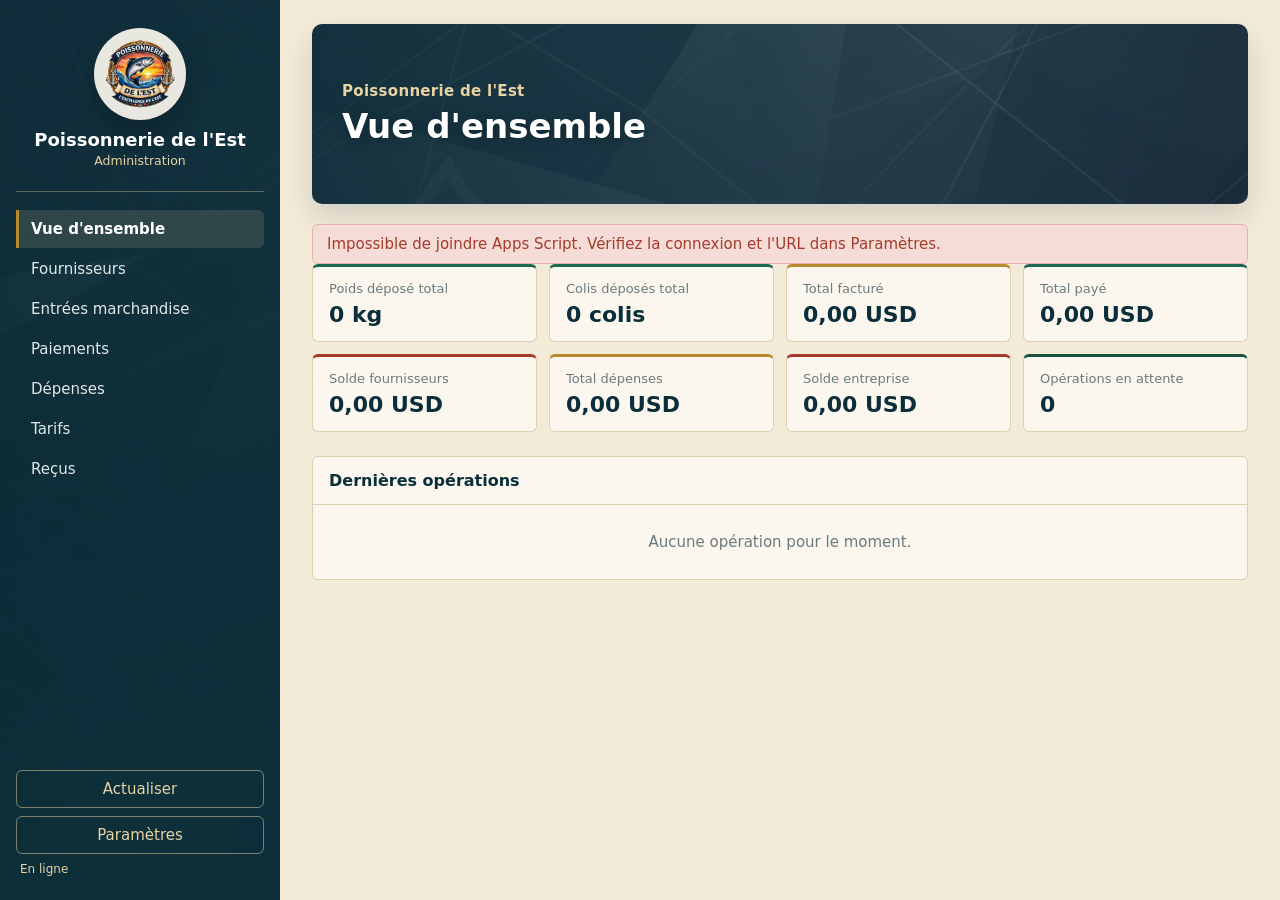
==== index.html @ be753cc4 "Add files via upload" ====
<!doctype html>
<html lang="fr">
  <head>
    <meta charset="UTF-8" />
    <meta name="viewport" content="width=device-width, initial-scale=1.0" />
    <meta name="theme-color" content="#073b3a" />
    <link rel="manifest" href="./manifest.webmanifest" />
    <link rel="icon" href="./icon-192.png" />
    <link rel="apple-touch-icon" href="./icon-192.png" />
    <title>Poissonnerie de l'Est — Administration</title>
    <script type="module" crossorigin src="./assets/index-DduIklgF.js"></script>
    <link rel="stylesheet" crossorigin href="./assets/index-ORMuLq4L.css">
  </head>
  <body>
    <div id="root"></div>
  </body>
</html>
---- assets/index-ORMuLq4L.css ----
:root{--deep: #0b2f3a;--deep-2: #0f3d4b;--green: #1f6b52;--green-dark: #17523f;--beige: #f3ead8;--beige-2: #e9dcc0;--paper: #fbf7ee;--gold: #b8892d;--gold-soft: #e8d3a2;--ink: #1b2a30;--muted: #6b7a7f;--danger: #a63a2b;--line: #ddd0b3;font-family:Segoe UI,system-ui,-apple-system,Roboto,Arial,sans-serif;color:var(--ink)}*{box-sizing:border-box}html,body,#root{height:100%;margin:0}body{background:var(--beige);font-size:15px}h1,h2,h3{margin:0}code{font-size:12px;word-break:break-all}.layout{display:grid;grid-template-columns:280px 1fr;height:100%}.sidebar{position:relative;display:flex;flex-direction:column;gap:8px;padding:24px 16px;color:#fff;background:linear-gradient(#0b2f3ac7,#0b2f3af5),url(./fond-CVY1WeF0.jpg) center / cover;background-attachment:fixed}.brand{display:grid;justify-items:center;text-align:center;gap:10px;padding:4px 8px 22px;border-bottom:1px solid rgba(232,211,162,.35)}.brand img{width:92px;height:92px;object-fit:contain;border-radius:50%;background:#fbf7eeeb;padding:6px;box-shadow:0 14px 28px #00000038}.brand strong{display:block;line-height:1.15;font-size:18px}.brand small{color:var(--gold-soft)}.nav{display:flex;flex-direction:column;gap:2px;margin-top:10px;flex:1}.nav button{text-align:left;border:0;border-left:3px solid transparent;background:transparent;color:#dfe8e6;padding:10px 12px;font:inherit;cursor:pointer;border-radius:0 6px 6px 0}.nav button:hover{background:#ffffff12}.nav button.active{background:#e8d3a224;border-left-color:var(--gold);color:#fff;font-weight:600}.sidebar-foot{display:flex;flex-direction:column;gap:8px}.api-state{font-size:12px;color:var(--gold-soft);padding:0 4px}.main{overflow:auto;padding:24px 32px 48px}.topbar{display:flex;align-items:center;gap:12px;margin-bottom:20px}.hero-topbar{min-height:180px;padding:28px 30px;border-radius:10px;color:#fff;overflow:hidden;background:linear-gradient(90deg,#0b2f3ae0,#0b2f3a94 54%,#0b2f3a47),url(./fond-CVY1WeF0.jpg) center / cover;background-attachment:fixed;box-shadow:0 12px 28px #0b2f3a26}.topbar h1{font-size:24px;color:var(--deep)}.hero-topbar h1{font-size:34px;color:#fff;text-shadow:0 2px 12px rgba(0,0,0,.25)}.section-kicker{margin:0 0 6px;color:var(--gold-soft);font-weight:700;letter-spacing:.02em}.spacer{flex:1}.banner{padding:10px 14px;border-radius:6px;margin-bottom:16px}.banner.error{background:#f6dcd6;color:var(--danger);border:1px solid #e3b3a9}.banner.ok{background:#dcefe4;color:var(--green-dark);border:1px solid #b5d8c4}.stats{display:grid;grid-template-columns:repeat(auto-fit,minmax(190px,1fr));gap:12px;margin-bottom:24px}.stat{background:var(--paper);border:1px solid var(--line);border-top:3px solid var(--green);border-radius:6px;padding:14px 16px}.stat.gold{border-top-color:var(--gold)}.stat.danger{border-top-color:var(--danger)}.stat.pos{border-top-color:var(--green-dark)}.stat span{display:block;color:var(--muted);font-size:13px;margin-bottom:6px}.stat strong{font-size:22px;color:var(--deep);font-variant-numeric:tabular-nums}.panel{background:var(--paper);border:1px solid var(--line);border-radius:6px;overflow:hidden}.panel h2{font-size:16px;padding:14px 16px;border-bottom:1px solid var(--line);color:var(--deep)}.filters{display:flex;align-items:flex-end;gap:10px;padding:12px 16px;border-bottom:1px solid var(--line);background:#f7f0df}.filters-grid{flex:1;display:grid;grid-template-columns:repeat(auto-fit,minmax(170px,1fr));gap:10px;align-items:end}.filter-field{display:block;margin:0}.filter-field span{display:block;font-size:12px;color:var(--muted);margin-bottom:4px}.filter-field input,.filter-field select{width:100%;font:inherit;padding:8px 9px;border:1px solid var(--line);border-radius:6px;background:#fff;color:var(--ink)}.filter-field input:focus,.filter-field select:focus{outline:2px solid var(--gold);outline-offset:1px}.table-wrap{overflow-x:auto}table{width:100%;border-collapse:collapse}th,td{padding:10px 14px;text-align:left;border-bottom:1px solid #eadfc6;white-space:nowrap}th{background:var(--beige-2);color:var(--deep);font-weight:600;font-size:13px}tbody tr:hover{background:#f6efdc}td.num,th.num{text-align:right;font-variant-numeric:tabular-nums}td.neg{color:var(--danger);font-weight:600}td.pos{color:var(--green-dark)}.empty{padding:28px;text-align:center;color:var(--muted)}.tag{display:inline-block;padding:2px 8px;border-radius:10px;font-size:12px;background:var(--beige-2);color:var(--deep)}.tag.entry{background:#d7ebe1;color:var(--green-dark)}.tag.payment{background:#f1e2b9;color:#7a5a14}.tag.expense{background:#f3d9d3;color:var(--danger)}.btn{font:inherit;padding:9px 16px;border-radius:6px;border:1px solid transparent;cursor:pointer}.btn:disabled{opacity:.55;cursor:not-allowed}.btn-primary{background:var(--green);color:#fff}.btn-primary:hover:not(:disabled){background:var(--green-dark)}.btn-gold{background:var(--gold);color:#fff}.btn-gold:hover:not(:disabled){background:#9c7223}.btn-ghost{background:transparent;border-color:var(--line);color:var(--deep)}.sidebar .btn-ghost{border-color:#e8d3a280;color:var(--gold-soft)}.sidebar .btn-ghost:hover{background:#ffffff14}.btn-block{width:100%}.overlay{position:fixed;top:0;right:0;bottom:0;left:0;background:#0b2f3a8c;display:flex;align-items:center;justify-content:center;padding:20px;z-index:10}.modal{background:var(--paper);border-radius:8px;padding:22px;width:min(480px,100%);max-height:92vh;overflow:auto;border-top:4px solid var(--gold)}.modal h2{color:var(--deep);margin-bottom:14px}.modal-actions{display:flex;gap:8px;margin-top:18px;align-items:center}.field{display:block;margin-bottom:12px}.field>span{display:block;font-size:13px;color:var(--muted);margin-bottom:4px}.field input,.field select,.field textarea{width:100%;font:inherit;padding:9px 10px;border:1px solid var(--line);border-radius:6px;background:#fff;color:var(--ink)}.field input:focus,.field select:focus,.field textarea:focus,.btn:focus-visible,.nav button:focus-visible{outline:2px solid var(--gold);outline-offset:1px}.hint{font-size:12px;color:var(--muted);margin:4px 0}.error{color:var(--danger);margin:8px 0 0}@media (max-width: 800px){.layout{grid-template-columns:1fr;grid-template-rows:auto 1fr}.sidebar{padding:10px}.nav{flex-direction:row;flex-wrap:wrap}.main{padding:16px}}
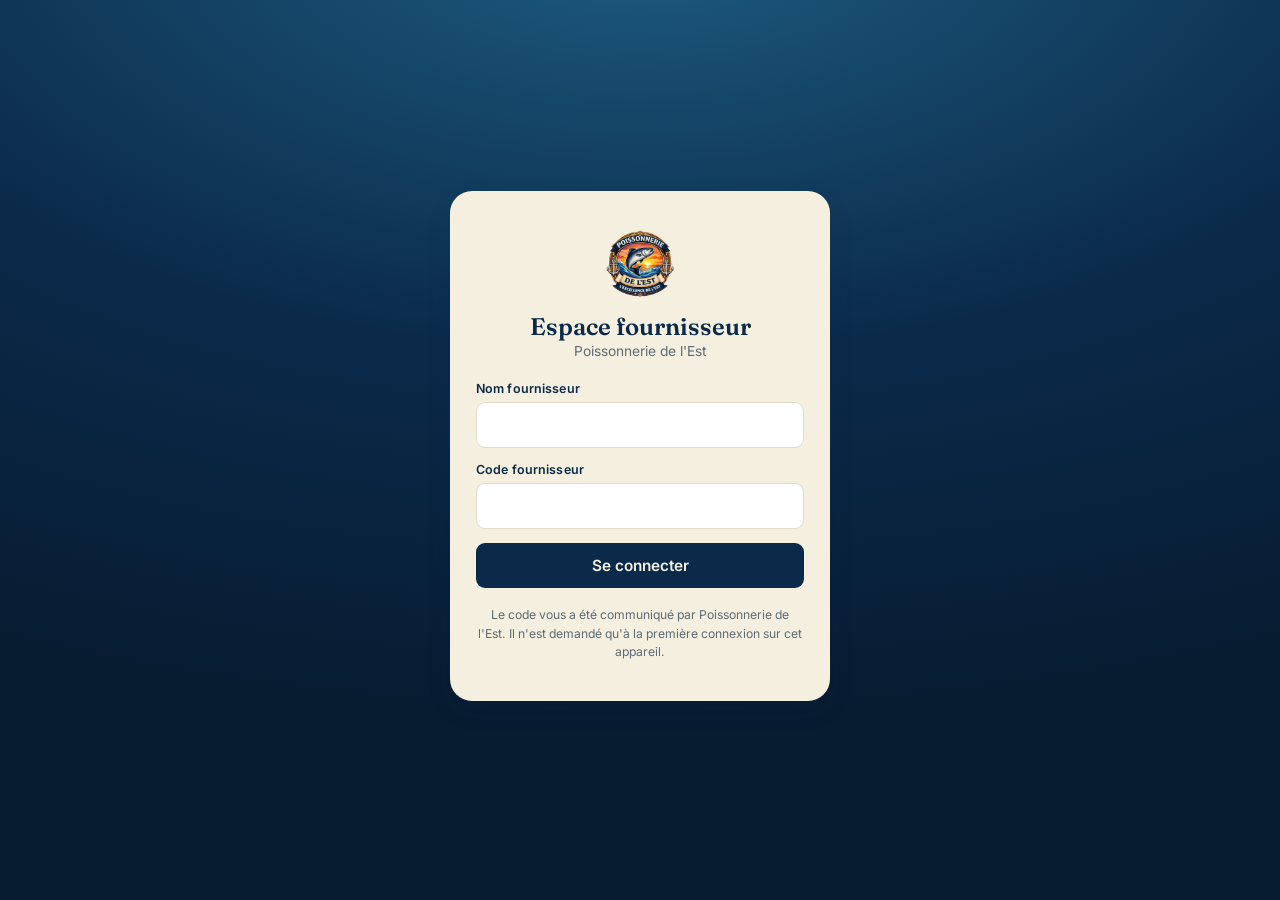
==== commit 3da4f6ae: "Add files via upload" ====
--- a/index.html
+++ b/index.html
@@ -1,17 +1,996 @@
-<!doctype html>
+<!DOCTYPE html>
 <html lang="fr">
-  <head>
-    <meta charset="UTF-8" />
-    <meta name="viewport" content="width=device-width, initial-scale=1.0" />
-    <meta name="theme-color" content="#073b3a" />
-    <link rel="manifest" href="./manifest.webmanifest" />
-    <link rel="icon" href="./icon-192.png" />
-    <link rel="apple-touch-icon" href="./icon-192.png" />
-    <title>Poissonnerie de l'Est — Administration</title>
-    <script type="module" crossorigin src="./assets/index-DduIklgF.js"></script>
-    <link rel="stylesheet" crossorigin href="./assets/index-ORMuLq4L.css">
-  </head>
-  <body>
-    <div id="root"></div>
-  </body>
+<head>
+<meta charset="UTF-8">
+<meta name="viewport" content="width=device-width, initial-scale=1, viewport-fit=cover">
+<title>Espace fournisseur — Poissonnerie de l'Est</title>
+<meta name="theme-color" content="#0B2A4A">
+<link rel="manifest" href="manifest.webmanifest">
+<link rel="icon" href="icon-192.png">
+<link rel="apple-touch-icon" href="icon-192.png">
+<link rel="preconnect" href="https://fonts.googleapis.com">
+<link rel="preconnect" href="https://fonts.gstatic.com" crossorigin>
+<link href="https://fonts.googleapis.com/css2?family=Fraunces:opsz,wght@9..144,400;9..144,500;9..144,600;9..144,700&family=Inter:wght@400;500;600;700&display=swap" rel="stylesheet">
+<style>
+  :root{
+    --navy: #0B2A4A;
+    --navy-deep: #071C31;
+    --ocean: #1E5E82;
+    --ocean-soft: #E4EEF2;
+    --gold: #C9A227;
+    --gold-light: #E4C766;
+    --cream: #F5EFE0;
+    --sunset: #D86A3F;
+    --ink: #16232E;
+    --ink-soft: #5C6B74;
+    --line: #E3DCC8;
+    --danger: #B3452F;
+    --radius-lg: 22px;
+    --radius-md: 14px;
+    --radius-sm: 9px;
+    --shadow: 0 10px 26px rgba(11,42,74,0.10);
+  }
+  *{ box-sizing: border-box; }
+  html,body{ height:100%; }
+  body{
+    margin:0;
+    background: var(--cream);
+    color: var(--ink);
+    font-family: 'Inter', system-ui, sans-serif;
+    -webkit-font-smoothing: antialiased;
+    padding-top: env(safe-area-inset-top, 0px);
+    padding-bottom: env(safe-area-inset-bottom, 0px);
+  }
+  h1,h2,h3, .brand-word{ font-family: 'Fraunces', serif; }
+  button{ font-family: inherit; }
+  img{ max-width:100%; display:block; }
+  .hidden{ display:none !important; }
+
+  /* ---------- Loading splash ---------- */
+  #view-loading{
+    position:fixed; inset:0; background: var(--navy);
+    display:flex; align-items:center; justify-content:center; flex-direction:column; gap:14px;
+    z-index: 50;
+  }
+  #view-loading img{ width:64px; opacity:.95; }
+  #view-loading .spin{
+    width:26px; height:26px; border-radius:50%;
+    border: 3px solid rgba(245,239,224,.25); border-top-color: var(--gold);
+    animation: spin 0.9s linear infinite;
+  }
+  @keyframes spin{ to{ transform: rotate(360deg); } }
+
+  /* ---------- Login ---------- */
+  #view-login{
+    min-height:100%; background: radial-gradient(120% 90% at 50% -10%, var(--ocean) 0%, var(--navy) 55%, var(--navy-deep) 100%);
+    display:flex; align-items:center; justify-content:center;
+    padding: 32px 20px 40px;
+  }
+  .login-card{
+    width:100%; max-width:380px;
+    background: var(--cream);
+    border-radius: var(--radius-lg);
+    padding: 34px 26px 28px;
+    box-shadow: var(--shadow);
+    text-align:center;
+  }
+  .login-card .logo-mark{ width:78px; margin: 0 auto 10px; }
+  .login-card h1{
+    font-size: 1.5rem; font-weight:600; color: var(--navy); margin: 4px 0 2px; line-height:1.2;
+  }
+  .login-card .tagline{ color: var(--ink-soft); font-size:.86rem; margin: 0 0 22px; }
+  .field{ text-align:left; margin-bottom:14px; }
+  .field label{ display:block; font-size:.78rem; font-weight:600; color: var(--navy); margin-bottom:6px; letter-spacing:.01em; }
+  .field input{
+    width:100%; padding:13px 14px; border-radius: var(--radius-sm);
+    border: 1.5px solid var(--line); background:#fff; font-size:1rem; color: var(--ink);
+    outline: none; transition: border-color .15s ease;
+  }
+  .field input:focus{ border-color: var(--ocean); }
+  .btn{
+    appearance:none; border:none; cursor:pointer;
+    border-radius: var(--radius-sm); font-weight:600; font-size: .96rem;
+    padding: 13px 18px; transition: transform .08s ease, opacity .15s ease;
+  }
+  .btn:active{ transform: scale(0.98); }
+  .btn-primary{ background: var(--navy); color: var(--cream); width:100%; }
+  .btn-primary:disabled{ opacity:.55; cursor:default; }
+  .btn-gold{ background: var(--gold); color: var(--navy-deep); }
+  .btn-outline{ background: transparent; color: var(--navy); border: 1.5px solid var(--navy); }
+  .btn-ghost{ background: transparent; color: var(--ocean); }
+  .btn-danger{ background: transparent; color: var(--danger); border: 1.5px solid var(--danger); }
+  .form-error{
+    background: #FBEAE3; color: var(--danger); border-radius: var(--radius-sm);
+    padding: 10px 12px; font-size: .84rem; margin-bottom:14px; text-align:left; display:none;
+  }
+  .form-error.show{ display:block; }
+  .login-hint{ margin-top:18px; font-size:.76rem; color: var(--ink-soft); line-height:1.5; }
+
+  /* ---------- App shell ---------- */
+  .app-shell{ display:none; min-height:100%; flex-direction:column; }
+  .app-shell.active{ display:flex; }
+
+  .app-header{
+    position:sticky; top:0; z-index:10;
+    background: var(--navy); color: var(--cream);
+    padding: calc(14px + env(safe-area-inset-top,0px)) 18px 14px;
+    display:flex; align-items:center; gap:12px;
+  }
+  .app-header img{ width:34px; }
+  .app-header .titles{ flex:1; min-width:0; }
+  .app-header .titles .co{ font-family:'Fraunces',serif; font-size:1.02rem; font-weight:600; line-height:1.15; }
+  .app-header .titles .sup{ font-size:.76rem; color: var(--gold-light); overflow:hidden; text-overflow:ellipsis; white-space:nowrap; }
+
+  .offline-banner{
+    background: var(--sunset); color:#fff; font-size:.8rem; font-weight:600;
+    text-align:center; padding:7px 10px; display:none;
+  }
+  .offline-banner.show{ display:block; }
+
+  .app-main{ flex:1; padding: 18px 16px 96px; max-width:640px; margin:0 auto; width:100%; }
+  .panel{ display:none; animation: fade .18s ease; }
+  .panel.active{ display:block; }
+  @keyframes fade{ from{ opacity:0; transform: translateY(4px); } to{ opacity:1; transform:none; } }
+
+  .section-title{ font-size:1.12rem; font-weight:600; color: var(--navy); margin: 4px 0 14px; }
+
+  /* Home */
+  .hero-card{
+    background: linear-gradient(155deg, var(--navy) 0%, var(--ocean) 100%);
+    color: var(--cream); border-radius: var(--radius-lg); padding: 22px 22px 20px;
+    margin-bottom: 14px; box-shadow: var(--shadow);
+  }
+  .hero-card .label{ font-size:.78rem; color: var(--gold-light); font-weight:600; letter-spacing:.02em; }
+  .hero-card .value{ font-family:'Fraunces',serif; font-size:2.5rem; font-weight:600; margin:4px 0 2px; }
+  .hero-card .sub{ font-size:.8rem; color: rgba(245,239,224,.75); }
+
+  .stat-grid{ display:grid; grid-template-columns: 1fr 1fr; gap:10px; }
+  .stat-card{
+    background:#fff; border-radius: var(--radius-md); padding:14px 14px;
+    box-shadow: var(--shadow);
+  }
+  .stat-card .label{ font-size:.72rem; color: var(--ink-soft); font-weight:600; text-transform:none; }
+  .stat-card .value{ font-size:1.18rem; font-weight:700; color: var(--navy); margin-top:3px; }
+  .stat-card.warn .value{ color: var(--sunset); }
+  .stat-card.wide{ grid-column: 1 / -1; display:flex; align-items:center; justify-content:space-between; }
+
+  /* Lists */
+  .list{ display:flex; flex-direction:column; gap:10px; }
+  .item-card{
+    background:#fff; border-radius: var(--radius-md); padding:14px 15px;
+    box-shadow: var(--shadow); display:flex; align-items:center; gap:12px;
+  }
+  .item-card .badge{
+    width:40px; height:40px; border-radius:11px; flex-shrink:0;
+    display:flex; align-items:center; justify-content:center;
+    background: var(--ocean-soft); color: var(--ocean); font-weight:700; font-size:.72rem;
+  }
+  .item-card .badge.gold{ background:#F6ECCB; color:#8A6A12; }
+  .item-card .main{ flex:1; min-width:0; }
+  .item-card .main .top{ font-weight:600; color: var(--ink); font-size:.92rem; }
+  .item-card .main .bottom{ font-size:.78rem; color: var(--ink-soft); margin-top:2px; }
+  .item-card .amount{ text-align:right; font-weight:700; color: var(--navy); white-space:nowrap; }
+  .item-card .amount small{ display:block; font-weight:500; color: var(--ink-soft); font-size:.72rem; }
+  .item-card.clickable{ cursor:pointer; }
+
+  .empty-state{
+    text-align:center; padding: 40px 20px; color: var(--ink-soft);
+  }
+  .empty-state img{ width:52px; margin:0 auto 12px; opacity:.5; }
+  .empty-state p{ font-size:.88rem; margin:0; }
+
+  /* Receipt detail */
+  #panel-receipt-detail .detail-card{
+    background:#fff; border-radius: var(--radius-lg); padding:0; overflow:hidden;
+    box-shadow: var(--shadow); position:relative;
+  }
+  .detail-head{
+    background: var(--navy); color: var(--cream); padding:20px 20px 16px;
+    display:flex; align-items:center; gap:12px; position:relative; overflow:hidden;
+  }
+  .detail-head img{ width:30px; position:relative; z-index:1; }
+  .detail-head .t{ position:relative; z-index:1; }
+  .detail-head .t .k{ font-size:.72rem; color: var(--gold-light); font-weight:600; }
+  .detail-head .t .v{ font-family:'Fraunces',serif; font-size:1.15rem; font-weight:600; }
+  .detail-body{ padding: 20px; position:relative; }
+  .watermark{
+    position:absolute; inset:0; display:flex; align-items:center; justify-content:center;
+    opacity:.07; pointer-events:none;
+  }
+  .watermark img{ width:70%; }
+  .detail-row{
+    display:flex; justify-content:space-between; padding:11px 0; border-bottom:1px dashed var(--line);
+    font-size:.9rem; position:relative; z-index:1;
+  }
+  .detail-row:last-child{ border-bottom:none; }
+  .detail-row .k{ color: var(--ink-soft); }
+  .detail-row .v{ font-weight:600; color: var(--ink); }
+  .detail-row .v.big{ color: var(--navy); font-size:1.05rem; }
+  .detail-actions{ display:flex; gap:10px; padding: 4px 20px 20px; }
+  .detail-actions .btn{ flex:1; }
+  .back-row{ display:flex; align-items:center; gap:8px; margin-bottom:14px; }
+  .back-row button{ background:none; border:none; color: var(--navy); font-weight:600; font-size:.9rem; cursor:pointer; padding:6px 0; display:flex; align-items:center; gap:6px; }
+
+  /* Settings */
+  .settings-block{ background:#fff; border-radius: var(--radius-md); padding:16px; box-shadow: var(--shadow); margin-bottom:14px; }
+  .settings-block h3{ font-size:.95rem; margin:0 0 12px; color: var(--navy); }
+  .kv-row{ display:flex; justify-content:space-between; padding:8px 0; font-size:.88rem; border-bottom:1px solid var(--line); }
+  .kv-row:last-child{ border-bottom:none; }
+  .kv-row .k{ color: var(--ink-soft); }
+  .kv-row .v{ font-weight:600; }
+  .status-pill{ display:inline-flex; align-items:center; gap:6px; font-size:.8rem; font-weight:600; }
+  .status-dot{ width:8px; height:8px; border-radius:50%; background: var(--ocean); }
+  .status-dot.off{ background: var(--sunset); }
+  .settings-block .field{ margin-bottom:12px; }
+  .settings-actions{ display:flex; flex-direction:column; gap:9px; margin-top:6px; }
+  .toast{
+    position:fixed; left:50%; bottom:100px; transform: translateX(-50%) translateY(10px);
+    background: var(--navy); color:#fff; padding:11px 18px; border-radius:999px;
+    font-size:.84rem; box-shadow: var(--shadow); opacity:0; pointer-events:none;
+    transition: opacity .2s ease, transform .2s ease; z-index:60; white-space:nowrap;
+  }
+  .toast.show{ opacity:1; transform: translateX(-50%) translateY(0); }
+  .toast.err{ background: var(--danger); }
+
+  /* Bottom nav */
+  .bottom-nav{
+    position:fixed; left:0; right:0; bottom:0; z-index:20;
+    background:#fff; border-top:1px solid var(--line);
+    display:flex; padding: 6px 6px calc(6px + env(safe-area-inset-bottom,0px));
+    box-shadow: 0 -6px 18px rgba(11,42,74,.06);
+  }
+  .nav-btn{
+    flex:1; background:none; border:none; cursor:pointer;
+    display:flex; flex-direction:column; align-items:center; gap:3px;
+    padding:8px 2px; color: var(--ink-soft); font-size:.66rem; font-weight:600;
+    border-radius: 10px;
+  }
+  .nav-btn .ic{ width:20px; height:20px; }
+  .nav-btn.active{ color: var(--navy); }
+  .nav-btn.active .ic svg{ stroke: var(--navy); }
+
+  @media (min-width: 560px){
+    .stat-grid{ grid-template-columns: 1fr 1fr 1fr; }
+  }
+
+  /* Print */
+  #printArea{ display:none; }
+  @media print{
+    body:not(.printing) *{ visibility:hidden; }
+    body.printing #printArea, body.printing #printArea *{ visibility:visible; }
+    #printArea{ position:absolute; top:0; left:0; width:100%; display:block; }
+  }
+</style>
+</head>
+<body>
+
+  <!-- ===================== Loading splash ===================== -->
+  <div id="view-loading">
+    <img src="logo.png" alt="Poissonnerie de l'Est">
+    <div class="spin"></div>
+  </div>
+
+  <!-- ===================== Login ===================== -->
+  <div id="view-login" class="hidden">
+    <div class="login-card">
+      <img class="logo-mark" src="logo.png" alt="Poissonnerie de l'Est">
+      <h1>Espace fournisseur</h1>
+      <p class="tagline">Poissonnerie de l'Est</p>
+      <div id="login-error" class="form-error"></div>
+      <form id="login-form">
+        <div class="field">
+          <label for="in-name">Nom fournisseur</label>
+          <input id="in-name" type="text" autocomplete="off" autocapitalize="words" required>
+        </div>
+        <div class="field">
+          <label for="in-code">Code fournisseur</label>
+          <input id="in-code" type="text" autocomplete="off" autocapitalize="characters" required>
+        </div>
+        <button type="submit" id="login-submit" class="btn btn-primary">Se connecter</button>
+      </form>
+      <p class="login-hint">Le code vous a été communiqué par Poissonnerie de l'Est. Il n'est demandé qu'à la première connexion sur cet appareil.</p>
+    </div>
+  </div>
+
+  <!-- ===================== App shell ===================== -->
+  <div id="app-shell" class="app-shell">
+    <header class="app-header">
+      <img src="logo.png" alt="">
+      <div class="titles">
+        <div class="co">Poissonnerie de l'Est</div>
+        <div class="sup" id="hdr-supplier-name">—</div>
+      </div>
+    </header>
+    <div id="offline-banner" class="offline-banner">Hors ligne — dernières données affichées</div>
+
+    <main class="app-main">
+
+      <!-- ---- Accueil ---- -->
+      <section id="panel-home" class="panel active">
+        <div class="hero-card">
+          <div class="label">Total déposé</div>
+          <div class="value" id="home-kg">0 kg</div>
+          <div class="sub" id="home-updated">—</div>
+        </div>
+        <div class="stat-grid">
+          <div class="stat-card">
+            <div class="label">Colis déposés</div>
+            <div class="value" id="home-colis">0</div>
+          </div>
+          <div class="stat-card">
+            <div class="label">Reçus émis</div>
+            <div class="value" id="home-receipts">0</div>
+          </div>
+          <div class="stat-card">
+            <div class="label">Total facturé</div>
+            <div class="value" id="home-billed">0,00 $</div>
+          </div>
+          <div class="stat-card">
+            <div class="label">Total payé</div>
+            <div class="value" id="home-paid">0,00 $</div>
+          </div>
+          <div class="stat-card warn wide">
+            <div>
+              <div class="label">Solde restant</div>
+              <div class="value" id="home-balance">0,00 $</div>
+            </div>
+          </div>
+          <div class="stat-card wide">
+            <div class="label">Dernière opération</div>
+            <div class="value" id="home-last" style="font-size:.98rem;">—</div>
+          </div>
+        </div>
+      </section>
+
+      <!-- ---- Historique ---- -->
+      <section id="panel-history" class="panel">
+        <h2 class="section-title">Historique des dépôts</h2>
+        <div id="history-list" class="list"></div>
+      </section>
+
+      <!-- ---- Paiements ---- -->
+      <section id="panel-payments" class="panel">
+        <h2 class="section-title">Paiements</h2>
+        <div id="payments-list" class="list"></div>
+      </section>
+
+      <!-- ---- Reçus ---- -->
+      <section id="panel-receipts" class="panel">
+        <h2 class="section-title">Reçus</h2>
+        <div id="receipts-list" class="list"></div>
+      </section>
+
+      <!-- ---- Détail reçu ---- -->
+      <section id="panel-receipt-detail" class="panel">
+        <div class="back-row">
+          <button id="receipt-back-btn" type="button">&larr; Retour aux reçus</button>
+        </div>
+        <div class="detail-card">
+          <div class="detail-head">
+            <img src="logo.png" alt="">
+            <div class="t">
+              <div class="k">Reçu de paiement</div>
+              <div class="v" id="rd-id">—</div>
+            </div>
+          </div>
+          <div class="detail-body">
+            <div class="watermark"><img src="logo.png" alt=""></div>
+            <div class="detail-row"><span class="k">Fournisseur</span><span class="v" id="rd-supplier">—</span></div>
+            <div class="detail-row"><span class="k">Date</span><span class="v" id="rd-date">—</span></div>
+            <div class="detail-row"><span class="k">Montant payé</span><span class="v big" id="rd-amount">—</span></div>
+            <div class="detail-row"><span class="k">Solde avant</span><span class="v" id="rd-before">—</span></div>
+            <div class="detail-row"><span class="k">Solde après</span><span class="v" id="rd-after">—</span></div>
+          </div>
+          <div class="detail-actions">
+            <button class="btn btn-outline" id="rd-print">Imprimer</button>
+            <button class="btn btn-gold" id="rd-download">Télécharger PDF</button>
+          </div>
+        </div>
+      </section>
+
+      <!-- ---- Paramètres ---- -->
+      <section id="panel-settings" class="panel">
+        <h2 class="section-title">Paramètres</h2>
+
+        <div class="settings-block">
+          <h3>Compte fournisseur</h3>
+          <div class="kv-row"><span class="k">Fournisseur</span><span class="v" id="set-name">—</span></div>
+          <div class="kv-row"><span class="k">Identifiant</span><span class="v" id="set-id">—</span></div>
+          <div class="kv-row"><span class="k">Connexion</span><span class="v"><span class="status-pill"><span class="status-dot" id="set-status-dot"></span><span id="set-status-text">—</span></span></span></div>
+        </div>
+
+        <div class="settings-block">
+          <h3>Connexion au système</h3>
+          <div class="field">
+            <label for="set-api-url">Lien de synchronisation</label>
+            <input id="set-api-url" type="text" autocomplete="off">
+          </div>
+          <div class="settings-actions">
+            <button class="btn btn-outline" id="set-test-btn">Tester la connexion</button>
+            <button class="btn btn-gold" id="set-save-btn">Sauvegarder le lien</button>
+            <button class="btn btn-ghost" id="set-reset-btn">Remettre le lien par défaut</button>
+          </div>
+        </div>
+
+        <div class="settings-block">
+          <button class="btn btn-danger" id="set-logout-btn" style="width:100%;">Déconnexion</button>
+        </div>
+      </section>
+
+    </main>
+
+    <nav class="bottom-nav">
+      <button class="nav-btn active" data-panel="home">
+        <span class="ic"><svg viewBox="0 0 24 24" fill="none" stroke="currentColor" stroke-width="2" stroke-linecap="round" stroke-linejoin="round"><path d="M3 11l9-7 9 7"/><path d="M5 10v10h14V10"/></svg></span>
+        Accueil
+      </button>
+      <button class="nav-btn" data-panel="history">
+        <span class="ic"><svg viewBox="0 0 24 24" fill="none" stroke="currentColor" stroke-width="2" stroke-linecap="round" stroke-linejoin="round"><path d="M3 3v5h5"/><path d="M3.05 13A9 9 0 106 5.6L3 8.6"/><path d="M12 7v5l3 3"/></svg></span>
+        Historique
+      </button>
+      <button class="nav-btn" data-panel="payments">
+        <span class="ic"><svg viewBox="0 0 24 24" fill="none" stroke="currentColor" stroke-width="2" stroke-linecap="round" stroke-linejoin="round"><rect x="2" y="5" width="20" height="14" rx="2"/><path d="M2 10h20"/></svg></span>
+        Paiements
+      </button>
+      <button class="nav-btn" data-panel="receipts">
+        <span class="ic"><svg viewBox="0 0 24 24" fill="none" stroke="currentColor" stroke-width="2" stroke-linecap="round" stroke-linejoin="round"><path d="M6 2h9l3 3v17l-3-2-3 2-3-2-3 2V2z"/><path d="M9 8h6M9 12h6"/></svg></span>
+        Reçus
+      </button>
+      <button class="nav-btn" data-panel="settings">
+        <span class="ic"><svg viewBox="0 0 24 24" fill="none" stroke="currentColor" stroke-width="2" stroke-linecap="round" stroke-linejoin="round"><circle cx="12" cy="12" r="3"/><path d="M19.4 15a1.7 1.7 0 00.34 1.87l.06.06a2 2 0 11-2.83 2.83l-.06-.06a1.7 1.7 0 00-1.87-.34 1.7 1.7 0 00-1 1.55V21a2 2 0 11-4 0v-.09a1.7 1.7 0 00-1-1.55 1.7 1.7 0 00-1.87.34l-.06.06a2 2 0 11-2.83-2.83l.06-.06a1.7 1.7 0 00.34-1.87 1.7 1.7 0 00-1.55-1H3a2 2 0 110-4h.09a1.7 1.7 0 001.55-1 1.7 1.7 0 00-.34-1.87l-.06-.06a2 2 0 112.83-2.83l.06.06a1.7 1.7 0 001.87.34H9a1.7 1.7 0 001-1.55V3a2 2 0 114 0v.09a1.7 1.7 0 001 1.55 1.7 1.7 0 001.87-.34l.06-.06a2 2 0 112.83 2.83l-.06.06a1.7 1.7 0 00-.34 1.87V9a1.7 1.7 0 001.55 1H21a2 2 0 110 4h-.09a1.7 1.7 0 00-1.55 1z"/></svg></span>
+        Paramètres
+      </button>
+    </nav>
+  </div>
+
+  <div id="toast" class="toast"></div>
+  <div id="printArea"></div>
+
+<script>
+(function(){
+  "use strict";
+
+  // ------------------------------------------------------------------
+  // Configuration
+  // ------------------------------------------------------------------
+  var DEFAULT_API_URL = "https://script.google.com/macros/s/AKfycbz5IOIjSV8gccr8VrWVsAr7zGxpL40y66E2vqXOxJqqf8luBe_RFgoKAPlMMxwgZDWftA/exec";
+  var LS_API_URL   = "pde_supplier_api_url_v1";
+  var LS_SESSION   = "pde_supplier_session_v1";
+  var LS_DATA_PRE  = "pde_supplier_data_v1_";
+
+  // ------------------------------------------------------------------
+  // Petits utilitaires
+  // ------------------------------------------------------------------
+  function $(sel){ return document.querySelector(sel); }
+  function $all(sel){ return Array.prototype.slice.call(document.querySelectorAll(sel)); }
+
+  function apiUrl(){ return localStorage.getItem(LS_API_URL) || DEFAULT_API_URL; }
+
+  function fmtMoney(n){
+    var v = Number(n); if (!isFinite(v)) v = 0;
+    return v.toLocaleString('fr-FR', { minimumFractionDigits: 2, maximumFractionDigits: 2 }) + ' $';
+  }
+  function fmtInt(n){
+    var v = Number(n); if (!isFinite(v)) v = 0;
+    return Math.round(v).toLocaleString('fr-FR');
+  }
+  function fmtDate(s){
+    if (!s) return '—';
+    var d = new Date(/^\d{4}-\d{2}-\d{2}$/.test(s) ? (s + 'T00:00:00') : s);
+    if (isNaN(d.getTime())) return String(s);
+    return d.toLocaleDateString('fr-FR', { day: '2-digit', month: 'short', year: 'numeric' });
+  }
+  function toast(msg, isErr){
+    var t = $('#toast');
+    t.textContent = msg;
+    t.className = 'toast show' + (isErr ? ' err' : '');
+    clearTimeout(toast._h);
+    toast._h = setTimeout(function(){ t.className = 'toast'; }, 2600);
+  }
+
+  // ------------------------------------------------------------------
+  // Appels API (GET, action + payload en paramètres de requête)
+  // ------------------------------------------------------------------
+  function api(action, payload){
+    var url = apiUrl() + '?action=' + encodeURIComponent(action) + '&payload=' + encodeURIComponent(JSON.stringify(payload || {}));
+    return fetch(url, { method: 'GET' }).then(function(res){
+      if (!res.ok) { var e = new Error('Erreur réseau (' + res.status + ')'); e.network = true; throw e; }
+      return res.json();
+    }).then(function(json){
+      if (!json || json.ok !== true) {
+        var msg = (json && json.error) || 'Erreur inconnue';
+        var e2 = new Error(msg); e2.retryable = !!(json && json.retryable);
+        throw e2;
+      }
+      return json.data;
+    });
+  }
+
+  function pingServer(){
+    return fetch(apiUrl(), { method: 'GET' }).then(function(res){ return res.json(); })
+      .then(function(json){ return !!(json && json.ok); })
+      .catch(function(){ return false; });
+  }
+
+  // ------------------------------------------------------------------
+  // Session
+  // ------------------------------------------------------------------
+  function getSession(){
+    try { return JSON.parse(localStorage.getItem(LS_SESSION) || 'null'); }
+    catch (e) { return null; }
+  }
+  function setSession(s){ localStorage.setItem(LS_SESSION, JSON.stringify(s)); }
+  function clearSession(){ localStorage.removeItem(LS_SESSION); }
+
+  function dataKey(supplierId){ return LS_DATA_PRE + supplierId; }
+  function getCachedData(supplierId){
+    try { return JSON.parse(localStorage.getItem(dataKey(supplierId)) || 'null'); }
+    catch (e) { return null; }
+  }
+  function setCachedData(supplierId, data){
+    localStorage.setItem(dataKey(supplierId), JSON.stringify({ fetchedAt: new Date().toISOString(), data: data }));
+  }
+
+  // ------------------------------------------------------------------
+  // État applicatif
+  // ------------------------------------------------------------------
+  var state = { session: null, data: null, fetchedAt: null, currentReceipt: null, refreshing: null };
+
+  // ------------------------------------------------------------------
+  // Vues
+  // ------------------------------------------------------------------
+  function showView(id){
+    ['view-loading', 'view-login'].forEach(function(v){ $('#' + v).classList.toggle('hidden', v !== id); });
+    $('#app-shell').classList.toggle('active', id === 'app-shell');
+  }
+
+  function showPanel(name){
+    $all('.panel').forEach(function(p){ p.classList.remove('active'); });
+    var panel = document.getElementById('panel-' + name);
+    if (panel) panel.classList.add('active');
+    $all('.nav-btn').forEach(function(b){ b.classList.toggle('active', b.dataset.panel === name); });
+    $('.app-main').scrollTop = 0;
+    window.scrollTo(0, 0);
+  }
+
+  $all('.nav-btn').forEach(function(btn){
+    btn.addEventListener('click', function(){ showPanel(btn.dataset.panel); });
+  });
+
+  // ------------------------------------------------------------------
+  // Connexion
+  // ------------------------------------------------------------------
+  $('#login-form').addEventListener('submit', function(ev){
+    ev.preventDefault();
+    var name = $('#in-name').value.trim();
+    var code = $('#in-code').value.trim();
+    var errBox = $('#login-error');
+    errBox.classList.remove('show');
+    if (!name || !code) return;
+
+    var btn = $('#login-submit');
+    btn.disabled = true; btn.textContent = 'Connexion…';
+
+    api('supplier.login', { name: name, code: code }).then(function(res){
+      setSession({ supplierId: res.supplierId, name: res.name, code: code.trim() });
+      return bootApp(true);
+    }).catch(function(err){
+      errBox.textContent = err.network
+        ? 'Impossible de joindre le serveur. Vérifiez votre connexion.'
+        : (err.message || 'Connexion refusée.');
+      errBox.classList.add('show');
+    }).finally(function(){
+      btn.disabled = false; btn.textContent = 'Se connecter';
+    });
+  });
+
+  $('#set-logout-btn').addEventListener('click', function(){
+    if (!confirm('Se déconnecter de cet espace fournisseur ?')) return;
+    clearSession();
+    state = { session: null, data: null, fetchedAt: null, currentReceipt: null, refreshing: null };
+    $('#in-name').value = ''; $('#in-code').value = '';
+    showView('view-login');
+  });
+
+  // ------------------------------------------------------------------
+  // Chargement des données fournisseur
+  // ------------------------------------------------------------------
+  function loadSupplierData(session, opts){
+    opts = opts || {};
+    return api('supplier.data', { supplierId: session.supplierId, code: session.code }).then(function(data){
+      state.data = data; state.fetchedAt = new Date().toISOString();
+      setCachedData(session.supplierId, data);
+      setOfflineBanner(false);
+      renderAll();
+      return data;
+    }).catch(function(err){
+      if (opts.silent) { setOfflineBanner(true); return null; }
+      throw err;
+    });
+  }
+
+  function autoRefreshSupplierData(reason){
+    if (!state.session || !navigator.onLine) return Promise.resolve(null);
+    if (state.refreshing) return state.refreshing;
+    state.refreshing = loadSupplierData(state.session, { silent: true }).then(function(data){
+      if (data && reason !== 'interval') toast('Données mises à jour');
+      updateConnectionStatus();
+      return data;
+    }).finally(function(){
+      state.refreshing = null;
+    });
+    return state.refreshing;
+  }
+
+  function bootApp(freshLogin){
+    var session = getSession();
+    if (!session) { showView('view-login'); return Promise.resolve(); }
+    state.session = session;
+    $('#hdr-supplier-name').textContent = session.name;
+    $('#set-name').textContent = session.name;
+    $('#set-id').textContent = session.supplierId;
+    $('#set-api-url').value = apiUrl();
+
+    var cached = getCachedData(session.supplierId);
+    if (cached && cached.data) {
+      state.data = cached.data; state.fetchedAt = cached.fetchedAt;
+      renderAll();
+      showView('app-shell');
+    }
+
+    return loadSupplierData(session, { silent: !freshLogin && !!cached }).then(function(){
+      showView('app-shell');
+    }).catch(function(err){
+      if (!cached) {
+        // Ni session en cache ni réseau disponible : on prévient plutôt que de bloquer.
+        showView('view-login');
+        var errBox = $('#login-error');
+        errBox.textContent = err.message || 'Impossible de charger vos données.';
+        errBox.classList.add('show');
+        clearSession();
+      } else {
+        showView('app-shell');
+      }
+    });
+  }
+
+  function setOfflineBanner(off){
+    var b = $('#offline-banner');
+    if (off) {
+      b.textContent = 'Hors ligne — données du ' + (state.fetchedAt ? fmtDate(state.fetchedAt.slice(0,10)) : '—');
+      b.classList.add('show');
+    } else {
+      b.classList.remove('show');
+    }
+  }
+
+  // ------------------------------------------------------------------
+  // Rendu
+  // ------------------------------------------------------------------
+  function renderAll(){
+    if (!state.data) return;
+    renderHome(state.data.summary || {});
+    renderHistory(state.data.entries || []);
+    renderPayments(state.data.payments || []);
+    renderReceipts(state.data.receipts || []);
+    renderSettingsAccount();
+  }
+
+  function renderHome(s){
+    $('#home-kg').textContent = fmtInt(s.kg) + ' kg';
+    $('#home-colis').textContent = fmtInt(s.colis);
+    $('#home-receipts').textContent = fmtInt(s.receiptsCount);
+    $('#home-billed').textContent = fmtMoney(s.billed);
+    $('#home-paid').textContent = fmtMoney(s.paid);
+    $('#home-balance').textContent = fmtMoney(s.balance);
+    $('#home-last').textContent = s.lastOperationDate ? fmtDate(s.lastOperationDate) : 'Aucune opération';
+    $('#home-updated').textContent = state.fetchedAt ? ('Mis à jour le ' + fmtDate(state.fetchedAt.slice(0,10))) : '';
+    var balCard = $('#home-balance').closest('.stat-card');
+    balCard.classList.toggle('warn', Number(s.balance) > 0);
+  }
+
+  function sortByDateDesc(rows, key){
+    return rows.slice().sort(function(a,b){
+      var da = (a[key] || '') + (a.createdAt || '');
+      var db = (b[key] || '') + (b.createdAt || '');
+      return da < db ? 1 : (da > db ? -1 : 0);
+    });
+  }
+
+  function renderHistory(entries){
+    var list = $('#history-list');
+    var rows = sortByDateDesc(entries, 'date');
+    if (!rows.length) { list.innerHTML = emptyStateHtml('Aucun dépôt enregistré pour le moment.'); return; }
+    list.innerHTML = rows.map(function(e){
+      var isKg = e.type === 'kg';
+      return (
+        '<div class="item-card">' +
+          '<div class="badge' + (isKg ? '' : ' gold') + '">' + (isKg ? 'KG' : 'COL') + '</div>' +
+          '<div class="main">' +
+            '<div class="top">' + (isKg ? fmtInt(e.quantity) + ' kg' : fmtInt(e.quantity) + ' colis') + '</div>' +
+            '<div class="bottom">' + fmtDate(e.date) + ' · tarif ' + fmtMoney(e.tariff) + '</div>' +
+          '</div>' +
+          '<div class="amount">' + fmtMoney(e.amount) + '</div>' +
+        '</div>'
+      );
+    }).join('');
+  }
+
+  function renderPayments(payments){
+    var list = $('#payments-list');
+    var rows = sortByDateDesc(payments, 'date');
+    if (!rows.length) { list.innerHTML = emptyStateHtml('Aucun paiement enregistré pour le moment.'); return; }
+    list.innerHTML = rows.map(function(p){
+      return (
+        '<div class="item-card">' +
+          '<div class="badge">$</div>' +
+          '<div class="main">' +
+            '<div class="top">' + (p.method || 'Paiement') + '</div>' +
+            '<div class="bottom">' + fmtDate(p.date) + ' · reçu ' + (p.receiptId || '—') + '</div>' +
+          '</div>' +
+          '<div class="amount">' + fmtMoney(p.amount) + '</div>' +
+        '</div>'
+      );
+    }).join('');
+  }
+
+  function renderReceipts(receipts){
+    var list = $('#receipts-list');
+    var rows = sortByDateDesc(receipts, 'date');
+    if (!rows.length) { list.innerHTML = emptyStateHtml('Aucun reçu pour le moment.'); return; }
+    list.innerHTML = rows.map(function(r){
+      return (
+        '<div class="item-card clickable" data-receipt-id="' + r.receiptId + '">' +
+          '<div class="badge gold">REC</div>' +
+          '<div class="main">' +
+            '<div class="top">' + r.receiptId + '</div>' +
+            '<div class="bottom">' + fmtDate(r.date) + '</div>' +
+          '</div>' +
+          '<div class="amount">' + fmtMoney(r.amount) + '<small>voir &rsaquo;</small></div>' +
+        '</div>'
+      );
+    }).join('');
+    $all('#receipts-list .item-card').forEach(function(card){
+      card.addEventListener('click', function(){ openReceipt(card.dataset.receiptId); });
+    });
+  }
+
+  function emptyStateHtml(msg){
+    return '<div class="empty-state"><img src="logo.png" alt=""><p>' + msg + '</p></div>';
+  }
+
+  function renderSettingsAccount(){
+    // rafraîchi par updateConnectionStatus()
+  }
+
+  // ------------------------------------------------------------------
+  // Détail d'un reçu
+  // ------------------------------------------------------------------
+  function openReceipt(receiptId){
+    var receipts = (state.data && state.data.receipts) || [];
+    var r = receipts.filter(function(x){ return x.receiptId === receiptId; })[0];
+    if (!r) { toast('Reçu introuvable', true); return; }
+    state.currentReceipt = r;
+    $('#rd-id').textContent = r.receiptId;
+    $('#rd-supplier').textContent = r.supplierName || (state.session && state.session.name) || '—';
+    $('#rd-date').textContent = fmtDate(r.date);
+    $('#rd-amount').textContent = fmtMoney(r.amount);
+    $('#rd-before').textContent = fmtMoney(r.balanceBefore);
+    $('#rd-after').textContent = fmtMoney(r.balanceAfter);
+    showPanel('receipt-detail');
+  }
+  $('#receipt-back-btn').addEventListener('click', function(){ showPanel('receipts'); });
+
+  function receiptPrintHtml(r){
+    return (
+      '<div style="font-family:Inter,sans-serif; max-width:480px; margin:24px auto; border:1px solid #ccc; border-radius:14px; overflow:hidden;">' +
+        '<div style="background:#0B2A4A; color:#F5EFE0; padding:18px 20px;">' +
+          '<div style="font-size:12px; color:#E4C766; font-weight:600;">Reçu de paiement</div>' +
+          '<div style="font-family:Georgia,serif; font-size:20px; font-weight:600;">' + r.receiptId + '</div>' +
+          '<div style="font-size:12px; margin-top:4px;">Poissonnerie de l\'Est</div>' +
+        '</div>' +
+        '<div style="padding:18px 20px;">' +
+          rowHtml('Fournisseur', r.supplierName || '') +
+          rowHtml('Date', fmtDate(r.date)) +
+          rowHtml('Montant payé', fmtMoney(r.amount)) +
+          rowHtml('Solde avant', fmtMoney(r.balanceBefore)) +
+          rowHtml('Solde après', fmtMoney(r.balanceAfter)) +
+        '</div>' +
+      '</div>'
+    );
+    function rowHtml(k, v){
+      return '<div style="display:flex; justify-content:space-between; padding:8px 0; border-bottom:1px dashed #ddd; font-size:13px;"><span style="color:#666;">' + k + '</span><span style="font-weight:600;">' + v + '</span></div>';
+    }
+  }
+
+  $('#rd-print').addEventListener('click', function(){
+    if (!state.currentReceipt) return;
+    $('#printArea').innerHTML = receiptPrintHtml(state.currentReceipt);
+    document.body.classList.add('printing');
+    window.print();
+  });
+  window.addEventListener('afterprint', function(){ document.body.classList.remove('printing'); });
+
+  function loadImage(src){
+    return new Promise(function(resolve, reject){
+      var img = new Image();
+      img.crossOrigin = 'anonymous';
+      img.onload = function(){ resolve(img); };
+      img.onerror = reject;
+      img.src = src;
+    });
+  }
+
+  function downloadBlob(name, blob){
+    var url = URL.createObjectURL(blob);
+    var a = document.createElement('a');
+    a.href = url;
+    a.download = name;
+    document.body.appendChild(a);
+    a.click();
+    a.remove();
+    setTimeout(function(){ URL.revokeObjectURL(url); }, 2000);
+  }
+
+  function makePdfFromCanvas(canvas, fileName){
+    var pageW = canvas.width, pageH = canvas.height;
+    var jpg = canvas.toDataURL('image/jpeg', 0.9);
+    var imgBin = atob(jpg.split(',')[1]);
+    var content = 'q 595 0 0 842 0 0 cm /Im0 Do Q\n';
+    var parts = ['%PDF-1.3\n'];
+    var offsets = [];
+    function len(){ return parts.reduce(function(n, p){ return n + p.length; }, 0); }
+    function addObj(body){
+      var n = offsets.length + 1;
+      offsets.push(len());
+      parts.push(n + ' 0 obj\n' + body + '\nendobj\n');
+    }
+    addObj('<</Type/Catalog/Pages 2 0 R>>');
+    addObj('<</Type/Pages/Count 1/Kids[3 0 R]>>');
+    addObj('<</Type/Page/Parent 2 0 R/MediaBox[0 0 595 842]/Resources<</XObject<</Im0 4 0 R>>>>/Contents 5 0 R>>');
+    addObj('<</Type/XObject/Subtype/Image/Width ' + pageW + '/Height ' + pageH + '/ColorSpace/DeviceRGB/BitsPerComponent 8/Filter/DCTDecode/Length ' + imgBin.length + '>>\nstream\n' + imgBin + '\nendstream');
+    addObj('<</Length ' + content.length + '>>\nstream\n' + content + 'endstream');
+    var xref = len();
+    parts.push('xref\n0 6\n0000000000 65535 f \n');
+    offsets.forEach(function(o){ parts.push(String(o).padStart(10, '0') + ' 00000 n \n'); });
+    parts.push('trailer<</Size 6/Root 1 0 R>>\nstartxref\n' + xref + '\n%%EOF');
+    var bin = parts.join('');
+    var bytes = new Uint8Array(bin.length);
+    for (var i = 0; i < bin.length; i++) bytes[i] = bin.charCodeAt(i) & 255;
+    downloadBlob(fileName, new Blob([bytes], { type: 'application/pdf' }));
+  }
+
+  function drawReceiptPdf(r){
+    var c = document.createElement('canvas');
+    c.width = 1240; c.height = 1754;
+    var ctx = c.getContext('2d');
+    ctx.fillStyle = '#fffdf8'; ctx.fillRect(0, 0, c.width, c.height);
+    ctx.fillStyle = '#071C31'; ctx.fillRect(0, 0, c.width, 170);
+    ctx.fillStyle = '#C9A227'; ctx.fillRect(0, 170, c.width, 18);
+    return loadImage('logo.png').catch(function(){ return null; }).then(function(img){
+      if (img) {
+        ctx.save(); ctx.globalAlpha = 0.08; ctx.drawImage(img, 245, 430, 750, 750); ctx.restore();
+        ctx.drawImage(img, 470, 58, 300, 300);
+      }
+      ctx.textAlign = 'center';
+      ctx.fillStyle = '#0B2A4A';
+      ctx.font = '700 46px Georgia, serif';
+      ctx.fillText("POISSONNERIE DE L'EST", c.width / 2, 430);
+      ctx.fillStyle = '#C9A227';
+      ctx.font = '700 30px Arial';
+      ctx.fillText('RECU DE PAIEMENT', c.width / 2, 485);
+      ctx.fillStyle = '#0B2A4A';
+      ctx.font = '800 64px Arial';
+      ctx.fillText(fmtMoney(r.amount), c.width / 2, 600);
+      var rows = [
+        ['N° de reçu', r.receiptId],
+        ['Date', fmtDate(r.date)],
+        ['Fournisseur', r.supplierName || (state.session && state.session.name) || ''],
+        ['Montant payé', fmtMoney(r.amount)],
+        ['Solde avant', fmtMoney(r.balanceBefore)],
+        ['Solde après', fmtMoney(r.balanceAfter)]
+      ];
+      ctx.textAlign = 'left';
+      var y = 750;
+      rows.forEach(function(row){
+        ctx.fillStyle = '#5C6B74'; ctx.font = '28px Arial'; ctx.fillText(row[0], 170, y);
+        ctx.fillStyle = '#16232E'; ctx.font = '700 30px Arial'; ctx.fillText(String(row[1]), 520, y);
+        ctx.strokeStyle = '#E3DCC8'; ctx.beginPath(); ctx.moveTo(170, y + 34); ctx.lineTo(1070, y + 34); ctx.stroke();
+        y += 86;
+      });
+      ctx.textAlign = 'center';
+      ctx.fillStyle = '#5C6B74'; ctx.font = '24px Arial';
+      ctx.fillText('Merci pour votre confiance.', c.width / 2, 1420);
+      ctx.fillStyle = '#0B2A4A'; ctx.font = '700 22px Arial';
+      ctx.fillText("POISSONNERIE DE L'EST", c.width / 2, 1485);
+      return c;
+    });
+  }
+
+  $('#rd-download').addEventListener('click', function(){
+    var r = state.currentReceipt;
+    if (!r) return;
+    toast('Préparation du PDF…');
+    drawReceiptPdf(r).then(function(canvas){
+      makePdfFromCanvas(canvas, 'recu-' + r.receiptId + '.pdf');
+      toast('PDF téléchargé');
+    }).catch(function(){
+      toast('Impossible de générer le PDF', true);
+    });
+  });
+
+  // ------------------------------------------------------------------
+  // Paramètres
+  // ------------------------------------------------------------------
+  $('#set-save-btn').addEventListener('click', function(){
+    var v = $('#set-api-url').value.trim();
+    if (!v) { toast('Le lien ne peut pas être vide', true); return; }
+    localStorage.setItem(LS_API_URL, v);
+    toast('Lien sauvegardé');
+  });
+  $('#set-reset-btn').addEventListener('click', function(){
+    localStorage.removeItem(LS_API_URL);
+    $('#set-api-url').value = DEFAULT_API_URL;
+    toast('Lien par défaut restauré');
+  });
+  $('#set-test-btn').addEventListener('click', function(){
+    var btn = $('#set-test-btn');
+    btn.disabled = true; var prev = btn.textContent; btn.textContent = 'Test en cours…';
+    var savedUrl = localStorage.getItem(LS_API_URL);
+    localStorage.setItem(LS_API_URL, $('#set-api-url').value.trim() || DEFAULT_API_URL);
+    pingServer().then(function(ok){
+      toast(ok ? 'Connexion au serveur réussie' : 'Impossible de joindre ce lien', !ok);
+      updateConnectionStatus();
+    }).finally(function(){
+      btn.disabled = false; btn.textContent = prev;
+      if (savedUrl === null) { /* keep the tested url only if user saves explicitly */ }
+    });
+  });
+
+  function updateConnectionStatus(){
+    var dot = $('#set-status-dot'), text = $('#set-status-text');
+    if (navigator.onLine) {
+      pingServer().then(function(ok){
+        dot.classList.toggle('off', !ok);
+        text.textContent = ok ? 'En ligne' : 'Serveur injoignable';
+        setOfflineBanner(!ok && !!state.data);
+      });
+    } else {
+      dot.classList.add('off'); text.textContent = 'Hors ligne';
+      setOfflineBanner(!!state.data);
+    }
+  }
+
+  window.addEventListener('online', function(){
+    updateConnectionStatus();
+    autoRefreshSupplierData('online');
+  });
+  window.addEventListener('offline', updateConnectionStatus);
+  document.addEventListener('visibilitychange', function(){
+    if (document.visibilityState === 'visible') autoRefreshSupplierData('visible');
+  });
+  setInterval(function(){
+    if (document.visibilityState === 'visible') autoRefreshSupplierData('interval');
+  }, 45000);
+
+  // ------------------------------------------------------------------
+  // Service worker
+  // ------------------------------------------------------------------
+  if ('serviceWorker' in navigator) {
+    window.addEventListener('load', function(){
+      navigator.serviceWorker.register('sw.js').catch(function(){ /* mode fichier local : ignoré */ });
+    });
+  }
+
+  // ------------------------------------------------------------------
+  // Démarrage
+  // ------------------------------------------------------------------
+  showView('view-loading');
+  bootApp(false).then(function(){
+    updateConnectionStatus();
+  });
+
+})();
+</script>
+</body>
 </html>
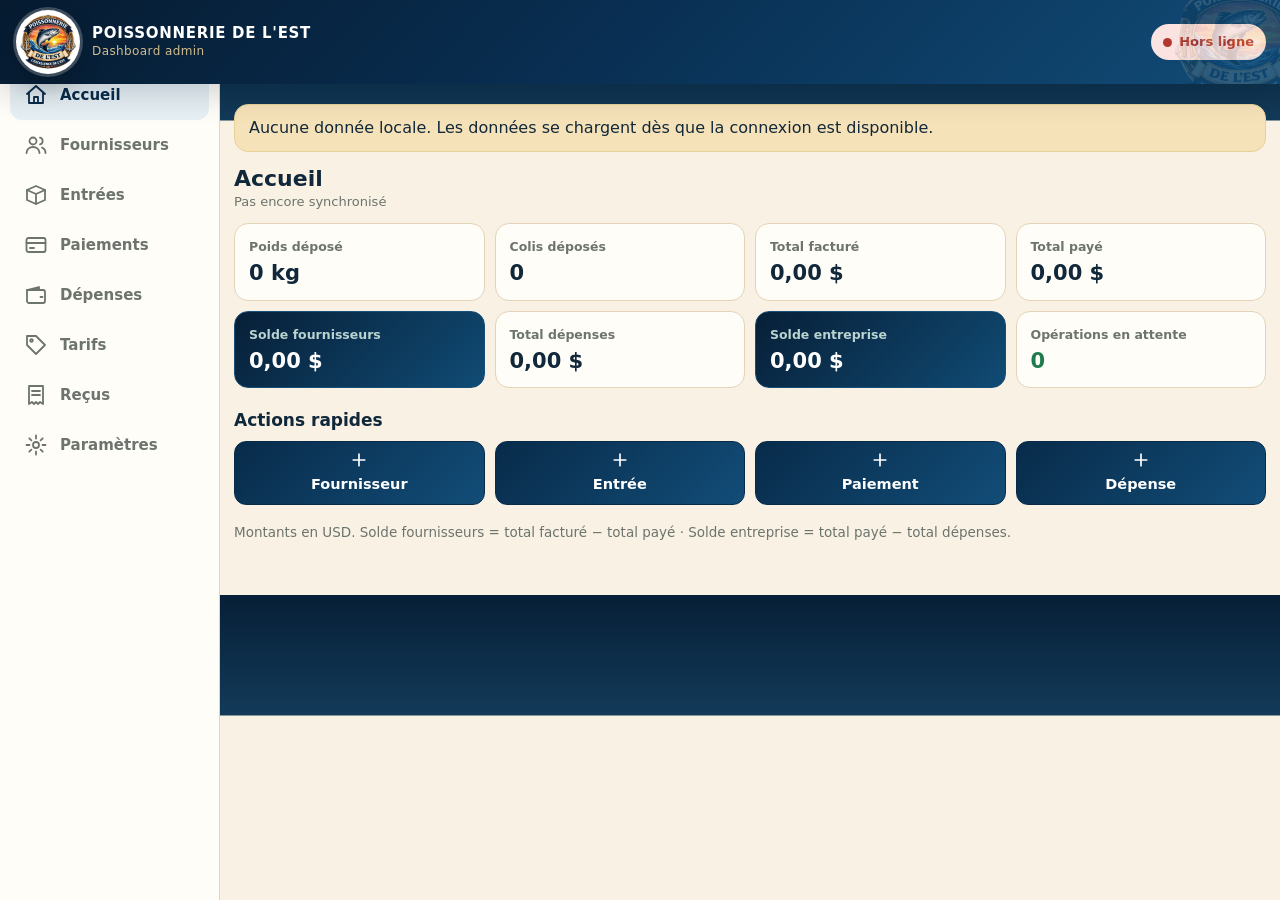
==== commit 2b9871fa: "Add files via upload" ====
--- a/index.html
+++ b/index.html
@@ -1,996 +1,1098 @@
 <!DOCTYPE html>
 <html lang="fr">
 <head>
-<meta charset="UTF-8">
+<meta charset="utf-8">
+<title>Poissonnerie de l'Est — Dashboard</title>
 <meta name="viewport" content="width=device-width, initial-scale=1, viewport-fit=cover">
-<title>Espace fournisseur — Poissonnerie de l'Est</title>
-<meta name="theme-color" content="#0B2A4A">
+<meta name="theme-color" content="#0f3d3e">
+<meta name="description" content="Dashboard admin — Poissonnerie de l'Est">
+<meta name="mobile-web-app-capable" content="yes">
+<meta name="apple-mobile-web-app-capable" content="yes">
+<meta name="apple-mobile-web-app-status-bar-style" content="black-translucent">
+<meta name="apple-mobile-web-app-title" content="Poissonnerie Est">
 <link rel="manifest" href="manifest.webmanifest">
-<link rel="icon" href="icon-192.png">
+<link rel="icon" type="image/png" href="icon-192.png">
 <link rel="apple-touch-icon" href="icon-192.png">
-<link rel="preconnect" href="https://fonts.googleapis.com">
-<link rel="preconnect" href="https://fonts.gstatic.com" crossorigin>
-<link href="https://fonts.googleapis.com/css2?family=Fraunces:opsz,wght@9..144,400;9..144,500;9..144,600;9..144,700&family=Inter:wght@400;500;600;700&display=swap" rel="stylesheet">
 <style>
-  :root{
-    --navy: #0B2A4A;
-    --navy-deep: #071C31;
-    --ocean: #1E5E82;
-    --ocean-soft: #E4EEF2;
-    --gold: #C9A227;
-    --gold-light: #E4C766;
-    --cream: #F5EFE0;
-    --sunset: #D86A3F;
-    --ink: #16232E;
-    --ink-soft: #5C6B74;
-    --line: #E3DCC8;
-    --danger: #B3452F;
-    --radius-lg: 22px;
-    --radius-md: 14px;
-    --radius-sm: 9px;
-    --shadow: 0 10px 26px rgba(11,42,74,0.10);
-  }
-  *{ box-sizing: border-box; }
-  html,body{ height:100%; }
-  body{
-    margin:0;
-    background: var(--cream);
-    color: var(--ink);
-    font-family: 'Inter', system-ui, sans-serif;
-    -webkit-font-smoothing: antialiased;
-    padding-top: env(safe-area-inset-top, 0px);
-    padding-bottom: env(safe-area-inset-bottom, 0px);
-  }
-  h1,h2,h3, .brand-word{ font-family: 'Fraunces', serif; }
-  button{ font-family: inherit; }
-  img{ max-width:100%; display:block; }
-  .hidden{ display:none !important; }
-
-  /* ---------- Loading splash ---------- */
-  #view-loading{
-    position:fixed; inset:0; background: var(--navy);
-    display:flex; align-items:center; justify-content:center; flex-direction:column; gap:14px;
-    z-index: 50;
-  }
-  #view-loading img{ width:64px; opacity:.95; }
-  #view-loading .spin{
-    width:26px; height:26px; border-radius:50%;
-    border: 3px solid rgba(245,239,224,.25); border-top-color: var(--gold);
-    animation: spin 0.9s linear infinite;
-  }
-  @keyframes spin{ to{ transform: rotate(360deg); } }
-
-  /* ---------- Login ---------- */
-  #view-login{
-    min-height:100%; background: radial-gradient(120% 90% at 50% -10%, var(--ocean) 0%, var(--navy) 55%, var(--navy-deep) 100%);
-    display:flex; align-items:center; justify-content:center;
-    padding: 32px 20px 40px;
-  }
-  .login-card{
-    width:100%; max-width:380px;
-    background: var(--cream);
-    border-radius: var(--radius-lg);
-    padding: 34px 26px 28px;
-    box-shadow: var(--shadow);
-    text-align:center;
-  }
-  .login-card .logo-mark{ width:78px; margin: 0 auto 10px; }
-  .login-card h1{
-    font-size: 1.5rem; font-weight:600; color: var(--navy); margin: 4px 0 2px; line-height:1.2;
-  }
-  .login-card .tagline{ color: var(--ink-soft); font-size:.86rem; margin: 0 0 22px; }
-  .field{ text-align:left; margin-bottom:14px; }
-  .field label{ display:block; font-size:.78rem; font-weight:600; color: var(--navy); margin-bottom:6px; letter-spacing:.01em; }
-  .field input{
-    width:100%; padding:13px 14px; border-radius: var(--radius-sm);
-    border: 1.5px solid var(--line); background:#fff; font-size:1rem; color: var(--ink);
-    outline: none; transition: border-color .15s ease;
-  }
-  .field input:focus{ border-color: var(--ocean); }
-  .btn{
-    appearance:none; border:none; cursor:pointer;
-    border-radius: var(--radius-sm); font-weight:600; font-size: .96rem;
-    padding: 13px 18px; transition: transform .08s ease, opacity .15s ease;
-  }
-  .btn:active{ transform: scale(0.98); }
-  .btn-primary{ background: var(--navy); color: var(--cream); width:100%; }
-  .btn-primary:disabled{ opacity:.55; cursor:default; }
-  .btn-gold{ background: var(--gold); color: var(--navy-deep); }
-  .btn-outline{ background: transparent; color: var(--navy); border: 1.5px solid var(--navy); }
-  .btn-ghost{ background: transparent; color: var(--ocean); }
-  .btn-danger{ background: transparent; color: var(--danger); border: 1.5px solid var(--danger); }
-  .form-error{
-    background: #FBEAE3; color: var(--danger); border-radius: var(--radius-sm);
-    padding: 10px 12px; font-size: .84rem; margin-bottom:14px; text-align:left; display:none;
-  }
-  .form-error.show{ display:block; }
-  .login-hint{ margin-top:18px; font-size:.76rem; color: var(--ink-soft); line-height:1.5; }
-
-  /* ---------- App shell ---------- */
-  .app-shell{ display:none; min-height:100%; flex-direction:column; }
-  .app-shell.active{ display:flex; }
-
-  .app-header{
-    position:sticky; top:0; z-index:10;
-    background: var(--navy); color: var(--cream);
-    padding: calc(14px + env(safe-area-inset-top,0px)) 18px 14px;
-    display:flex; align-items:center; gap:12px;
-  }
-  .app-header img{ width:34px; }
-  .app-header .titles{ flex:1; min-width:0; }
-  .app-header .titles .co{ font-family:'Fraunces',serif; font-size:1.02rem; font-weight:600; line-height:1.15; }
-  .app-header .titles .sup{ font-size:.76rem; color: var(--gold-light); overflow:hidden; text-overflow:ellipsis; white-space:nowrap; }
-
-  .offline-banner{
-    background: var(--sunset); color:#fff; font-size:.8rem; font-weight:600;
-    text-align:center; padding:7px 10px; display:none;
-  }
-  .offline-banner.show{ display:block; }
-
-  .app-main{ flex:1; padding: 18px 16px 96px; max-width:640px; margin:0 auto; width:100%; }
-  .panel{ display:none; animation: fade .18s ease; }
-  .panel.active{ display:block; }
-  @keyframes fade{ from{ opacity:0; transform: translateY(4px); } to{ opacity:1; transform:none; } }
-
-  .section-title{ font-size:1.12rem; font-weight:600; color: var(--navy); margin: 4px 0 14px; }
-
-  /* Home */
-  .hero-card{
-    background: linear-gradient(155deg, var(--navy) 0%, var(--ocean) 100%);
-    color: var(--cream); border-radius: var(--radius-lg); padding: 22px 22px 20px;
-    margin-bottom: 14px; box-shadow: var(--shadow);
-  }
-  .hero-card .label{ font-size:.78rem; color: var(--gold-light); font-weight:600; letter-spacing:.02em; }
-  .hero-card .value{ font-family:'Fraunces',serif; font-size:2.5rem; font-weight:600; margin:4px 0 2px; }
-  .hero-card .sub{ font-size:.8rem; color: rgba(245,239,224,.75); }
-
-  .stat-grid{ display:grid; grid-template-columns: 1fr 1fr; gap:10px; }
-  .stat-card{
-    background:#fff; border-radius: var(--radius-md); padding:14px 14px;
-    box-shadow: var(--shadow);
-  }
-  .stat-card .label{ font-size:.72rem; color: var(--ink-soft); font-weight:600; text-transform:none; }
-  .stat-card .value{ font-size:1.18rem; font-weight:700; color: var(--navy); margin-top:3px; }
-  .stat-card.warn .value{ color: var(--sunset); }
-  .stat-card.wide{ grid-column: 1 / -1; display:flex; align-items:center; justify-content:space-between; }
-
-  /* Lists */
-  .list{ display:flex; flex-direction:column; gap:10px; }
-  .item-card{
-    background:#fff; border-radius: var(--radius-md); padding:14px 15px;
-    box-shadow: var(--shadow); display:flex; align-items:center; gap:12px;
-  }
-  .item-card .badge{
-    width:40px; height:40px; border-radius:11px; flex-shrink:0;
-    display:flex; align-items:center; justify-content:center;
-    background: var(--ocean-soft); color: var(--ocean); font-weight:700; font-size:.72rem;
-  }
-  .item-card .badge.gold{ background:#F6ECCB; color:#8A6A12; }
-  .item-card .main{ flex:1; min-width:0; }
-  .item-card .main .top{ font-weight:600; color: var(--ink); font-size:.92rem; }
-  .item-card .main .bottom{ font-size:.78rem; color: var(--ink-soft); margin-top:2px; }
-  .item-card .amount{ text-align:right; font-weight:700; color: var(--navy); white-space:nowrap; }
-  .item-card .amount small{ display:block; font-weight:500; color: var(--ink-soft); font-size:.72rem; }
-  .item-card.clickable{ cursor:pointer; }
-
-  .empty-state{
-    text-align:center; padding: 40px 20px; color: var(--ink-soft);
-  }
-  .empty-state img{ width:52px; margin:0 auto 12px; opacity:.5; }
-  .empty-state p{ font-size:.88rem; margin:0; }
-
-  /* Receipt detail */
-  #panel-receipt-detail .detail-card{
-    background:#fff; border-radius: var(--radius-lg); padding:0; overflow:hidden;
-    box-shadow: var(--shadow); position:relative;
-  }
-  .detail-head{
-    background: var(--navy); color: var(--cream); padding:20px 20px 16px;
-    display:flex; align-items:center; gap:12px; position:relative; overflow:hidden;
-  }
-  .detail-head img{ width:30px; position:relative; z-index:1; }
-  .detail-head .t{ position:relative; z-index:1; }
-  .detail-head .t .k{ font-size:.72rem; color: var(--gold-light); font-weight:600; }
-  .detail-head .t .v{ font-family:'Fraunces',serif; font-size:1.15rem; font-weight:600; }
-  .detail-body{ padding: 20px; position:relative; }
-  .watermark{
-    position:absolute; inset:0; display:flex; align-items:center; justify-content:center;
-    opacity:.07; pointer-events:none;
-  }
-  .watermark img{ width:70%; }
-  .detail-row{
-    display:flex; justify-content:space-between; padding:11px 0; border-bottom:1px dashed var(--line);
-    font-size:.9rem; position:relative; z-index:1;
-  }
-  .detail-row:last-child{ border-bottom:none; }
-  .detail-row .k{ color: var(--ink-soft); }
-  .detail-row .v{ font-weight:600; color: var(--ink); }
-  .detail-row .v.big{ color: var(--navy); font-size:1.05rem; }
-  .detail-actions{ display:flex; gap:10px; padding: 4px 20px 20px; }
-  .detail-actions .btn{ flex:1; }
-  .back-row{ display:flex; align-items:center; gap:8px; margin-bottom:14px; }
-  .back-row button{ background:none; border:none; color: var(--navy); font-weight:600; font-size:.9rem; cursor:pointer; padding:6px 0; display:flex; align-items:center; gap:6px; }
-
-  /* Settings */
-  .settings-block{ background:#fff; border-radius: var(--radius-md); padding:16px; box-shadow: var(--shadow); margin-bottom:14px; }
-  .settings-block h3{ font-size:.95rem; margin:0 0 12px; color: var(--navy); }
-  .kv-row{ display:flex; justify-content:space-between; padding:8px 0; font-size:.88rem; border-bottom:1px solid var(--line); }
-  .kv-row:last-child{ border-bottom:none; }
-  .kv-row .k{ color: var(--ink-soft); }
-  .kv-row .v{ font-weight:600; }
-  .status-pill{ display:inline-flex; align-items:center; gap:6px; font-size:.8rem; font-weight:600; }
-  .status-dot{ width:8px; height:8px; border-radius:50%; background: var(--ocean); }
-  .status-dot.off{ background: var(--sunset); }
-  .settings-block .field{ margin-bottom:12px; }
-  .settings-actions{ display:flex; flex-direction:column; gap:9px; margin-top:6px; }
-  .toast{
-    position:fixed; left:50%; bottom:100px; transform: translateX(-50%) translateY(10px);
-    background: var(--navy); color:#fff; padding:11px 18px; border-radius:999px;
-    font-size:.84rem; box-shadow: var(--shadow); opacity:0; pointer-events:none;
-    transition: opacity .2s ease, transform .2s ease; z-index:60; white-space:nowrap;
-  }
-  .toast.show{ opacity:1; transform: translateX(-50%) translateY(0); }
-  .toast.err{ background: var(--danger); }
-
-  /* Bottom nav */
-  .bottom-nav{
-    position:fixed; left:0; right:0; bottom:0; z-index:20;
-    background:#fff; border-top:1px solid var(--line);
-    display:flex; padding: 6px 6px calc(6px + env(safe-area-inset-bottom,0px));
-    box-shadow: 0 -6px 18px rgba(11,42,74,.06);
-  }
-  .nav-btn{
-    flex:1; background:none; border:none; cursor:pointer;
-    display:flex; flex-direction:column; align-items:center; gap:3px;
-    padding:8px 2px; color: var(--ink-soft); font-size:.66rem; font-weight:600;
-    border-radius: 10px;
-  }
-  .nav-btn .ic{ width:20px; height:20px; }
-  .nav-btn.active{ color: var(--navy); }
-  .nav-btn.active .ic svg{ stroke: var(--navy); }
-
-  @media (min-width: 560px){
-    .stat-grid{ grid-template-columns: 1fr 1fr 1fr; }
-  }
-
-  /* Print */
-  #printArea{ display:none; }
-  @media print{
-    body:not(.printing) *{ visibility:hidden; }
-    body.printing #printArea, body.printing #printArea *{ visibility:visible; }
-    #printArea{ position:absolute; top:0; left:0; width:100%; display:block; }
-  }
+:root{
+  --pine:#082b4a; --pine2:#124d78; --pine3:#e7f0f4;
+  --sand:#f8f1e4; --paper:#fffdf8; --ink:#11283a; --muted:#6c746d; --line:#e4d4b7;
+  --gold:#c89538; --gold2:#f6e2b8; --sun:#e56f2e; --wave:#0d6fa3;
+  --ok:#1f7a4d; --okbg:#e2f3ea; --warn:#b8690f; --warnbg:#fbeed8; --bad:#b3372e; --badbg:#fae3e0; --info:#245b8f; --infobg:#e2edf8;
+  --nav-h:68px; --top-h:56px;
+  --r:14px;
+}
+*{box-sizing:border-box;-webkit-tap-highlight-color:transparent}
+html{-webkit-text-size-adjust:100%}
+body{margin:0;font:16px/1.4 system-ui,-apple-system,"Segoe UI",Roboto,Helvetica,Arial,sans-serif;color:var(--ink);
+  background:linear-gradient(180deg,#071f37 0,#123a58 120px,var(--sand) 121px,var(--sand) 100%);
+  padding-left:env(safe-area-inset-left);padding-right:env(safe-area-inset-right)}
+body.noscroll{overflow:hidden}
+h1,h2,h3{margin:0;line-height:1.2}
+h1{font-size:22px} h2{font-size:17px} h3{font-size:15px}
+a{color:inherit;text-decoration:none}
+button,input,select{font:inherit;color:inherit}
+[hidden]{display:none!important}
+
+/* ---------- Barre du haut ---------- */
+.top{position:sticky;top:0;z-index:20;color:#fff;display:flex;align-items:center;gap:10px;
+  padding:calc(env(safe-area-inset-top) + 10px) 14px 10px;min-height:calc(var(--top-h) + env(safe-area-inset-top));
+  background:linear-gradient(135deg,#061b30 0%,#092f53 48%,#114c77 100%);box-shadow:0 10px 30px rgba(5,25,42,.18)}
+.top::after{content:"";position:absolute;inset:0;pointer-events:none;background:url("logo.png") no-repeat right -34px center/150px auto;opacity:.14}
+.brand{display:flex;align-items:center;gap:12px;min-width:0;flex:1;position:relative;z-index:1}
+.mark{flex:0 0 auto;width:54px;height:54px;border-radius:50%;background:var(--gold);color:var(--pine);display:grid;place-items:center;font-weight:800;letter-spacing:.5px;font-size:15px;box-shadow:0 0 0 3px rgba(255,255,255,.18)}
+.logo{flex:0 0 auto;width:64px;height:64px;border-radius:50%;object-fit:cover;background:#fff;box-shadow:0 0 0 3px rgba(255,255,255,.22),0 10px 22px rgba(0,0,0,.24)}
+.brand-txt{min-width:0;line-height:1.1}
+.brand-txt b{display:block;font-size:15px;letter-spacing:.7px;white-space:nowrap;overflow:hidden;text-overflow:ellipsis}
+.brand-txt span{font-size:12px;opacity:.86;letter-spacing:.4px;color:#f3d79c}
+.pill{flex:0 0 auto;display:inline-flex;align-items:center;gap:7px;border:0;border-radius:99px;padding:8px 12px;font-size:13px;font-weight:600;min-height:36px;cursor:pointer}
+.pill i{width:9px;height:9px;border-radius:50%;background:currentColor;display:block}
+.pill.on{background:var(--okbg);color:var(--ok)} .pill.off{background:var(--badbg);color:var(--bad)}
+.pill.wait{background:var(--warnbg);color:var(--warn)} .pill.sync{background:var(--infobg);color:var(--info)}
+.pill.sync i{animation:pulse 1s infinite}
+@keyframes pulse{50%{opacity:.25}}
+
+/* ---------- Navigation basse ---------- */
+#nav{position:fixed;left:0;right:0;bottom:0;z-index:30;background:var(--paper);border-top:1px solid var(--line);
+  display:flex;overflow-x:auto;scrollbar-width:none;-webkit-overflow-scrolling:touch;padding-bottom:env(safe-area-inset-bottom);
+  box-shadow:0 -4px 18px rgba(15,61,62,.08)}
+#nav::-webkit-scrollbar{display:none}
+#nav a{flex:0 0 max(76px,21.6vw);height:var(--nav-h);display:flex;flex-direction:column;align-items:center;justify-content:center;gap:3px;
+  font-size:11.5px;font-weight:600;color:var(--muted);position:relative}
+#nav a svg{width:24px;height:24px;stroke:currentColor;fill:none;stroke-width:1.8;stroke-linecap:round;stroke-linejoin:round}
+#nav a.on{color:var(--pine)}
+#nav a.on::before{content:"";position:absolute;top:0;left:22%;right:22%;height:3px;border-radius:0 0 3px 3px;background:var(--gold)}
+#nav a .dot{position:absolute;top:9px;right:calc(50% - 20px);min-width:16px;height:16px;padding:0 4px;border-radius:9px;background:var(--warn);color:#fff;font-size:10px;line-height:16px;text-align:center}
+
+main{padding:14px 14px calc(var(--nav-h) + env(safe-area-inset-bottom) + 24px);max-width:1100px;margin:0 auto}
+.page-h{display:flex;align-items:center;justify-content:space-between;gap:10px;margin:2px 0 12px}
+.page-h .sub{color:var(--muted);font-size:13px}
+.back{display:inline-flex;align-items:center;gap:6px;color:var(--pine2);font-weight:600;padding:8px 0;min-height:44px}
+
+/* ---------- Composants ---------- */
+.btn{display:inline-flex;align-items:center;justify-content:center;gap:8px;min-height:48px;padding:0 18px;border-radius:12px;border:1px solid var(--line);background:var(--paper);font-weight:650;cursor:pointer}
+.btn:active{transform:scale(.98)}
+.btn.primary{background:linear-gradient(135deg,var(--pine),var(--pine2));border-color:var(--pine);color:#fff}
+.btn.gold{background:var(--gold);border-color:var(--gold);color:#fff}
+.btn.ghost{background:transparent}
+.btn.danger{color:var(--bad);border-color:#e7bcb7}
+.btn.block{width:100%}
+.btn[disabled]{opacity:.55;pointer-events:none}
+.btn svg{width:20px;height:20px;stroke:currentColor;fill:none;stroke-width:2;stroke-linecap:round}
+.search{position:relative;margin-bottom:12px}
+.search svg{position:absolute;left:14px;top:50%;transform:translateY(-50%);width:20px;height:20px;stroke:var(--muted);fill:none;stroke-width:2;stroke-linecap:round}
+.search input{width:100%;height:50px;border-radius:12px;border:1px solid var(--line);background:var(--paper);padding:0 14px 0 44px}
+.chips{display:flex;gap:8px;margin:0 0 12px;flex-wrap:wrap}
+.chip{border:1px solid var(--line);background:var(--paper);border-radius:99px;padding:8px 16px;min-height:40px;font-weight:600;cursor:pointer;color:var(--muted)}
+.chip.on{background:var(--pine);border-color:var(--pine);color:#fff}
+.toolbar{display:flex;gap:10px;align-items:center;margin-bottom:12px}
+.toolbar .search{flex:1;margin:0}
+.grid{display:grid;grid-template-columns:repeat(2,1fr);gap:10px}
+.tile{background:var(--paper);border:1px solid var(--line);border-radius:var(--r);padding:14px;min-width:0}
+.tile small{display:block;color:var(--muted);font-size:12.5px;font-weight:600;margin-bottom:6px}
+.tile b{display:block;font-size:21px;line-height:1.15;overflow-wrap:anywhere}
+.tile.hl{background:linear-gradient(135deg,#071f37,#104b74);border-color:#174f77;color:#fff}
+.tile.hl small{color:#b9d3d0}
+.tile.neg b{color:var(--bad)} .tile.pos b{color:var(--ok)}
+.tile.hl.neg b{color:#ffb4ab}
+.quick{display:grid;grid-template-columns:repeat(2,1fr);gap:10px}
+.quick .btn{min-height:64px;flex-direction:column;gap:4px;font-size:14.5px}
+h2.sec{margin:22px 0 10px}
+.cards{display:flex;flex-direction:column;gap:10px}
+.card{display:block;background:var(--paper);border:1px solid var(--line);border-radius:var(--r);padding:13px 14px}
+a.card:active{background:#fbf6ea}
+.card .row{display:flex;justify-content:space-between;align-items:baseline;gap:10px}
+.card .row+.row{margin-top:4px}
+.card .sub{color:var(--muted);font-size:13.5px}
+.card b{font-weight:700}
+.amt{font-weight:750;white-space:nowrap}
+.badge{display:inline-block;border-radius:99px;padding:2px 9px;font-size:12px;font-weight:650;vertical-align:middle}
+.badge.wait{background:var(--warnbg);color:var(--warn)} .badge.ok{background:var(--okbg);color:var(--ok)}
+.badge.bad{background:var(--badbg);color:var(--bad)} .badge.info{background:var(--infobg);color:var(--info)}
+.badge.gray{background:#ece8dc;color:var(--muted)}
+.empty{text-align:center;color:var(--muted);padding:36px 12px;background:var(--paper);border:1px dashed var(--line);border-radius:var(--r)}
+.banner{background:var(--gold2);border:1px solid #e6d19b;border-radius:var(--r);padding:12px 14px;margin-bottom:14px;display:flex;gap:12px;align-items:center;justify-content:space-between;flex-wrap:wrap}
+.banner.bad{background:var(--badbg);border-color:#efc2bd}
+.more{width:100%;margin-top:10px}
+.tbl-wrap{display:none}
+.tbl{width:100%;border-collapse:collapse;background:var(--paper);border:1px solid var(--line);border-radius:var(--r);overflow:hidden}
+.tbl th{background:#092f53;color:#fff;text-align:left;font-size:12.5px;padding:10px 12px;letter-spacing:.3px}
+.tbl td{padding:10px 12px;border-top:1px solid var(--line);vertical-align:middle}
+.tbl tr.clk{cursor:pointer} .tbl tr.clk:hover td{background:#fbf6ea}
+.tbl .r{text-align:right} .tbl .nowrap{white-space:nowrap}
+.kv{display:flex;justify-content:space-between;gap:12px;padding:10px 0;border-top:1px solid var(--line)}
+.kv:first-child{border-top:0} .kv span{color:var(--muted)} .kv b{text-align:right}
+.panel{background:var(--paper);border:1px solid var(--line);border-radius:var(--r);padding:14px;margin-bottom:12px}
+.panel h3{margin-bottom:8px}
+.hint{color:var(--muted);font-size:13.5px}
+.mono{font-variant-numeric:tabular-nums}
+.res{margin-top:10px;font-size:14px;font-weight:600}
+.res.ok{color:var(--ok)} .res.bad{color:var(--bad)}
+.opl{display:flex;flex-direction:column;gap:8px}
+.op{border:1px solid var(--line);border-radius:12px;padding:10px 12px;background:#fff}
+.op.failed{border-color:#efc2bd;background:#fff7f6}
+.op .acts{display:flex;gap:8px;margin-top:8px}
+.op .acts .btn{min-height:40px;padding:0 14px}
+
+/* ---------- Formulaires (feuille du bas) ---------- */
+.ov{position:fixed;inset:0;background:rgba(10,30,30,.5);z-index:50}
+.sheet{position:fixed;z-index:51;left:0;right:0;bottom:0;max-height:92dvh;overflow:auto;background:var(--paper);border-radius:20px 20px 0 0;
+  padding:16px 16px calc(16px + env(safe-area-inset-bottom));animation:up .18s ease-out}
+@keyframes up{from{transform:translateY(30px);opacity:.4}}
+.sheet-h{display:flex;justify-content:space-between;align-items:center;margin-bottom:12px}
+.x{border:0;background:#efe9da;width:40px;height:40px;border-radius:50%;font-size:16px;cursor:pointer}
+label.f{display:block;margin-bottom:12px;font-weight:600;font-size:14px}
+label.f>span.l{display:block;margin-bottom:5px;color:var(--muted);font-size:13px}
+.in{width:100%;height:50px;border:1px solid #cfc6ae;border-radius:12px;background:#fff;padding:0 14px;font-size:16px}
+.in:focus{outline:2px solid var(--gold);outline-offset:1px}
+.in[readonly]{background:#f3efe3;color:var(--muted)}
+.two{display:grid;grid-template-columns:1fr 1fr;gap:10px}
+.seg{display:grid;grid-template-columns:1fr 1fr;gap:8px;margin-bottom:12px}
+.seg label{display:block;cursor:pointer}
+.seg input{position:absolute;opacity:0;pointer-events:none}
+.seg span{display:flex;align-items:center;justify-content:center;height:50px;border:1px solid #cfc6ae;border-radius:12px;font-weight:650;background:#fff}
+.seg input:checked+span{background:var(--pine);border-color:var(--pine);color:#fff}
+.calc{background:var(--pine3);border-radius:12px;padding:12px 14px;margin-bottom:12px;display:flex;justify-content:space-between;align-items:center}
+.calc b{font-size:20px;color:var(--pine)}
+.err{color:var(--bad);font-weight:600;font-size:14px;min-height:0;margin-bottom:8px}
+.sheet-f{display:grid;grid-template-columns:1fr 1.6fr;gap:10px;position:sticky;bottom:0;background:var(--paper);padding-top:8px}
+.toolbar .btn{padding:0 16px;flex:0 0 auto}
+@media (max-width:480px){.hide-s{display:none}.toolbar .btn{width:50px;padding:0}}
+
+/* ---------- Reçu ---------- */
+.receipt{background:#fff;border:1px solid var(--line);border-radius:var(--r);padding:24px 20px;max-width:560px;margin:0 auto 14px;position:relative;overflow:hidden;box-shadow:0 18px 40px rgba(8,43,74,.12)}
+.receipt::before{content:"";position:absolute;left:0;right:0;top:0;height:8px;background:linear-gradient(90deg,var(--pine),var(--wave),var(--gold),var(--sun))}
+.receipt::after{content:"";position:absolute;inset:52px 18px 18px;background:url("logo.png") no-repeat center/68% auto;opacity:.07;pointer-events:none}
+.receipt>*{position:relative;z-index:1}
+.receipt .rh{text-align:center;padding-top:10px;margin-bottom:12px}
+.receipt .rh img{width:98px;height:98px;object-fit:cover;border-radius:50%;display:block;margin:0 auto 10px;box-shadow:0 0 0 4px #f8eed8}
+.receipt .rh b{display:block;letter-spacing:1px;font-size:17px;color:var(--pine)}
+.receipt .rh span{color:var(--muted);font-size:13px}
+.receipt .big{text-align:center;margin:14px 0;font-size:30px;font-weight:800;color:var(--pine)}
+.actions{display:flex;gap:10px;flex-wrap:wrap;max-width:520px;margin:0 auto}
+.actions .btn{flex:1 1 140px}
+
+#toast{position:fixed;left:12px;right:12px;bottom:calc(var(--nav-h) + env(safe-area-inset-bottom) + 12px);z-index:80;display:flex;flex-direction:column;gap:8px;align-items:center;pointer-events:none}
+.toast{pointer-events:auto;background:#12292a;color:#fff;border-radius:12px;padding:12px 16px;font-size:14.5px;font-weight:600;max-width:520px;box-shadow:0 6px 24px rgba(0,0,0,.25);animation:up .15s ease-out}
+.toast.bad{background:var(--bad)} .toast.ok{background:var(--ok)}
+
+/* ---------- Bureau ---------- */
+@media (min-width:900px){
+  body{padding-left:220px}
+  #nav{z-index:15;top:0;right:auto;bottom:0;width:220px;flex-direction:column;overflow:visible;border-top:0;border-right:1px solid var(--line);
+    padding:calc(var(--top-h) + env(safe-area-inset-top) + 14px) 10px 14px;box-shadow:none}
+  #nav a{flex:0 0 auto;height:50px;flex-direction:row;justify-content:flex-start;gap:12px;padding:0 14px;border-radius:12px;font-size:15px}
+  #nav a.on{background:var(--pine3)} #nav a.on::before{display:none}
+  #nav a .dot{position:static;margin-left:auto}
+  .top{margin-left:-220px;padding-left:16px}
+  main{padding-bottom:40px;padding-top:20px}
+  .grid{grid-template-columns:repeat(4,1fr)} .quick{grid-template-columns:repeat(4,1fr)}
+  .cards{display:none} .tbl-wrap{display:block}
+  .sheet{left:50%;right:auto;bottom:auto;top:50%;transform:translate(-50%,-50%);width:480px;border-radius:20px;animation:none}
+  #toast{bottom:20px;left:220px}
+}
+@media print{
+  body{background:#fff;padding:0}
+  .top,#nav,#toast,.no-print,.back{display:none!important}
+  main{padding:0;max-width:none}
+  .receipt{border:1px solid #999;box-shadow:none;margin:0 auto}
+}
 </style>
 </head>
 <body>
-
-  <!-- ===================== Loading splash ===================== -->
-  <div id="view-loading">
-    <img src="logo.png" alt="Poissonnerie de l'Est">
-    <div class="spin"></div>
+<header class="top">
+  <div class="brand">
+    <span class="mark" id="mark">PE</span>
+    <div class="brand-txt"><b>POISSONNERIE DE L'EST</b><span>Dashboard admin</span></div>
   </div>
-
-  <!-- ===================== Login ===================== -->
-  <div id="view-login" class="hidden">
-    <div class="login-card">
-      <img class="logo-mark" src="logo.png" alt="Poissonnerie de l'Est">
-      <h1>Espace fournisseur</h1>
-      <p class="tagline">Poissonnerie de l'Est</p>
-      <div id="login-error" class="form-error"></div>
-      <form id="login-form">
-        <div class="field">
-          <label for="in-name">Nom fournisseur</label>
-          <input id="in-name" type="text" autocomplete="off" autocapitalize="words" required>
-        </div>
-        <div class="field">
-          <label for="in-code">Code fournisseur</label>
-          <input id="in-code" type="text" autocomplete="off" autocapitalize="characters" required>
-        </div>
-        <button type="submit" id="login-submit" class="btn btn-primary">Se connecter</button>
-      </form>
-      <p class="login-hint">Le code vous a été communiqué par Poissonnerie de l'Est. Il n'est demandé qu'à la première connexion sur cet appareil.</p>
-    </div>
-  </div>
-
-  <!-- ===================== App shell ===================== -->
-  <div id="app-shell" class="app-shell">
-    <header class="app-header">
-      <img src="logo.png" alt="">
-      <div class="titles">
-        <div class="co">Poissonnerie de l'Est</div>
-        <div class="sup" id="hdr-supplier-name">—</div>
-      </div>
-    </header>
-    <div id="offline-banner" class="offline-banner">Hors ligne — dernières données affichées</div>
-
-    <main class="app-main">
-
-      <!-- ---- Accueil ---- -->
-      <section id="panel-home" class="panel active">
-        <div class="hero-card">
-          <div class="label">Total déposé</div>
-          <div class="value" id="home-kg">0 kg</div>
-          <div class="sub" id="home-updated">—</div>
-        </div>
-        <div class="stat-grid">
-          <div class="stat-card">
-            <div class="label">Colis déposés</div>
-            <div class="value" id="home-colis">0</div>
-          </div>
-          <div class="stat-card">
-            <div class="label">Reçus émis</div>
-            <div class="value" id="home-receipts">0</div>
-          </div>
-          <div class="stat-card">
-            <div class="label">Total facturé</div>
-            <div class="value" id="home-billed">0,00 $</div>
-          </div>
-          <div class="stat-card">
-            <div class="label">Total payé</div>
-            <div class="value" id="home-paid">0,00 $</div>
-          </div>
-          <div class="stat-card warn wide">
-            <div>
-              <div class="label">Solde restant</div>
-              <div class="value" id="home-balance">0,00 $</div>
-            </div>
-          </div>
-          <div class="stat-card wide">
-            <div class="label">Dernière opération</div>
-            <div class="value" id="home-last" style="font-size:.98rem;">—</div>
-          </div>
-        </div>
-      </section>
-
-      <!-- ---- Historique ---- -->
-      <section id="panel-history" class="panel">
-        <h2 class="section-title">Historique des dépôts</h2>
-        <div id="history-list" class="list"></div>
-      </section>
-
-      <!-- ---- Paiements ---- -->
-      <section id="panel-payments" class="panel">
-        <h2 class="section-title">Paiements</h2>
-        <div id="payments-list" class="list"></div>
-      </section>
-
-      <!-- ---- Reçus ---- -->
-      <section id="panel-receipts" class="panel">
-        <h2 class="section-title">Reçus</h2>
-        <div id="receipts-list" class="list"></div>
-      </section>
-
-      <!-- ---- Détail reçu ---- -->
-      <section id="panel-receipt-detail" class="panel">
-        <div class="back-row">
-          <button id="receipt-back-btn" type="button">&larr; Retour aux reçus</button>
-        </div>
-        <div class="detail-card">
-          <div class="detail-head">
-            <img src="logo.png" alt="">
-            <div class="t">
-              <div class="k">Reçu de paiement</div>
-              <div class="v" id="rd-id">—</div>
-            </div>
-          </div>
-          <div class="detail-body">
-            <div class="watermark"><img src="logo.png" alt=""></div>
-            <div class="detail-row"><span class="k">Fournisseur</span><span class="v" id="rd-supplier">—</span></div>
-            <div class="detail-row"><span class="k">Date</span><span class="v" id="rd-date">—</span></div>
-            <div class="detail-row"><span class="k">Montant payé</span><span class="v big" id="rd-amount">—</span></div>
-            <div class="detail-row"><span class="k">Solde avant</span><span class="v" id="rd-before">—</span></div>
-            <div class="detail-row"><span class="k">Solde après</span><span class="v" id="rd-after">—</span></div>
-          </div>
-          <div class="detail-actions">
-            <button class="btn btn-outline" id="rd-print">Imprimer</button>
-            <button class="btn btn-gold" id="rd-download">Télécharger PDF</button>
-          </div>
-        </div>
-      </section>
-
-      <!-- ---- Paramètres ---- -->
-      <section id="panel-settings" class="panel">
-        <h2 class="section-title">Paramètres</h2>
-
-        <div class="settings-block">
-          <h3>Compte fournisseur</h3>
-          <div class="kv-row"><span class="k">Fournisseur</span><span class="v" id="set-name">—</span></div>
-          <div class="kv-row"><span class="k">Identifiant</span><span class="v" id="set-id">—</span></div>
-          <div class="kv-row"><span class="k">Connexion</span><span class="v"><span class="status-pill"><span class="status-dot" id="set-status-dot"></span><span id="set-status-text">—</span></span></span></div>
-        </div>
-
-        <div class="settings-block">
-          <h3>Connexion au système</h3>
-          <div class="field">
-            <label for="set-api-url">Lien de synchronisation</label>
-            <input id="set-api-url" type="text" autocomplete="off">
-          </div>
-          <div class="settings-actions">
-            <button class="btn btn-outline" id="set-test-btn">Tester la connexion</button>
-            <button class="btn btn-gold" id="set-save-btn">Sauvegarder le lien</button>
-            <button class="btn btn-ghost" id="set-reset-btn">Remettre le lien par défaut</button>
-          </div>
-        </div>
-
-        <div class="settings-block">
-          <button class="btn btn-danger" id="set-logout-btn" style="width:100%;">Déconnexion</button>
-        </div>
-      </section>
-
-    </main>
-
-    <nav class="bottom-nav">
-      <button class="nav-btn active" data-panel="home">
-        <span class="ic"><svg viewBox="0 0 24 24" fill="none" stroke="currentColor" stroke-width="2" stroke-linecap="round" stroke-linejoin="round"><path d="M3 11l9-7 9 7"/><path d="M5 10v10h14V10"/></svg></span>
-        Accueil
-      </button>
-      <button class="nav-btn" data-panel="history">
-        <span class="ic"><svg viewBox="0 0 24 24" fill="none" stroke="currentColor" stroke-width="2" stroke-linecap="round" stroke-linejoin="round"><path d="M3 3v5h5"/><path d="M3.05 13A9 9 0 106 5.6L3 8.6"/><path d="M12 7v5l3 3"/></svg></span>
-        Historique
-      </button>
-      <button class="nav-btn" data-panel="payments">
-        <span class="ic"><svg viewBox="0 0 24 24" fill="none" stroke="currentColor" stroke-width="2" stroke-linecap="round" stroke-linejoin="round"><rect x="2" y="5" width="20" height="14" rx="2"/><path d="M2 10h20"/></svg></span>
-        Paiements
-      </button>
-      <button class="nav-btn" data-panel="receipts">
-        <span class="ic"><svg viewBox="0 0 24 24" fill="none" stroke="currentColor" stroke-width="2" stroke-linecap="round" stroke-linejoin="round"><path d="M6 2h9l3 3v17l-3-2-3 2-3-2-3 2V2z"/><path d="M9 8h6M9 12h6"/></svg></span>
-        Reçus
-      </button>
-      <button class="nav-btn" data-panel="settings">
-        <span class="ic"><svg viewBox="0 0 24 24" fill="none" stroke="currentColor" stroke-width="2" stroke-linecap="round" stroke-linejoin="round"><circle cx="12" cy="12" r="3"/><path d="M19.4 15a1.7 1.7 0 00.34 1.87l.06.06a2 2 0 11-2.83 2.83l-.06-.06a1.7 1.7 0 00-1.87-.34 1.7 1.7 0 00-1 1.55V21a2 2 0 11-4 0v-.09a1.7 1.7 0 00-1-1.55 1.7 1.7 0 00-1.87.34l-.06.06a2 2 0 11-2.83-2.83l.06-.06a1.7 1.7 0 00.34-1.87 1.7 1.7 0 00-1.55-1H3a2 2 0 110-4h.09a1.7 1.7 0 001.55-1 1.7 1.7 0 00-.34-1.87l-.06-.06a2 2 0 112.83-2.83l.06.06a1.7 1.7 0 001.87.34H9a1.7 1.7 0 001-1.55V3a2 2 0 114 0v.09a1.7 1.7 0 001 1.55 1.7 1.7 0 001.87-.34l.06-.06a2 2 0 112.83 2.83l-.06.06a1.7 1.7 0 00-.34 1.87V9a1.7 1.7 0 001.55 1H21a2 2 0 110 4h-.09a1.7 1.7 0 00-1.55 1z"/></svg></span>
-        Paramètres
-      </button>
-    </nav>
-  </div>
-
-  <div id="toast" class="toast"></div>
-  <div id="printArea"></div>
+  <button class="pill off" id="pill" type="button" aria-live="polite"><i></i><span>…</span></button>
+</header>
+<main id="view"></main>
+<nav id="nav" aria-label="Navigation principale"></nav>
+<div id="sheet-root"></div>
+<div id="toast" aria-live="polite"></div>
 
 <script>
-(function(){
-  "use strict";
-
-  // ------------------------------------------------------------------
-  // Configuration
-  // ------------------------------------------------------------------
-  var DEFAULT_API_URL = "https://script.google.com/macros/s/AKfycbz5IOIjSV8gccr8VrWVsAr7zGxpL40y66E2vqXOxJqqf8luBe_RFgoKAPlMMxwgZDWftA/exec";
-  var LS_API_URL   = "pde_supplier_api_url_v1";
-  var LS_SESSION   = "pde_supplier_session_v1";
-  var LS_DATA_PRE  = "pde_supplier_data_v1_";
-
-  // ------------------------------------------------------------------
-  // Petits utilitaires
-  // ------------------------------------------------------------------
-  function $(sel){ return document.querySelector(sel); }
-  function $all(sel){ return Array.prototype.slice.call(document.querySelectorAll(sel)); }
-
-  function apiUrl(){ return localStorage.getItem(LS_API_URL) || DEFAULT_API_URL; }
-
-  function fmtMoney(n){
-    var v = Number(n); if (!isFinite(v)) v = 0;
-    return v.toLocaleString('fr-FR', { minimumFractionDigits: 2, maximumFractionDigits: 2 }) + ' $';
-  }
-  function fmtInt(n){
-    var v = Number(n); if (!isFinite(v)) v = 0;
-    return Math.round(v).toLocaleString('fr-FR');
-  }
-  function fmtDate(s){
-    if (!s) return '—';
-    var d = new Date(/^\d{4}-\d{2}-\d{2}$/.test(s) ? (s + 'T00:00:00') : s);
-    if (isNaN(d.getTime())) return String(s);
-    return d.toLocaleDateString('fr-FR', { day: '2-digit', month: 'short', year: 'numeric' });
-  }
-  function toast(msg, isErr){
-    var t = $('#toast');
-    t.textContent = msg;
-    t.className = 'toast show' + (isErr ? ' err' : '');
-    clearTimeout(toast._h);
-    toast._h = setTimeout(function(){ t.className = 'toast'; }, 2600);
-  }
-
-  // ------------------------------------------------------------------
-  // Appels API (GET, action + payload en paramètres de requête)
-  // ------------------------------------------------------------------
-  function api(action, payload){
-    var url = apiUrl() + '?action=' + encodeURIComponent(action) + '&payload=' + encodeURIComponent(JSON.stringify(payload || {}));
-    return fetch(url, { method: 'GET' }).then(function(res){
-      if (!res.ok) { var e = new Error('Erreur réseau (' + res.status + ')'); e.network = true; throw e; }
-      return res.json();
-    }).then(function(json){
-      if (!json || json.ok !== true) {
-        var msg = (json && json.error) || 'Erreur inconnue';
-        var e2 = new Error(msg); e2.retryable = !!(json && json.retryable);
-        throw e2;
-      }
-      return json.data;
-    });
-  }
-
-  function pingServer(){
-    return fetch(apiUrl(), { method: 'GET' }).then(function(res){ return res.json(); })
-      .then(function(json){ return !!(json && json.ok); })
-      .catch(function(){ return false; });
-  }
-
-  // ------------------------------------------------------------------
-  // Session
-  // ------------------------------------------------------------------
-  function getSession(){
-    try { return JSON.parse(localStorage.getItem(LS_SESSION) || 'null'); }
-    catch (e) { return null; }
-  }
-  function setSession(s){ localStorage.setItem(LS_SESSION, JSON.stringify(s)); }
-  function clearSession(){ localStorage.removeItem(LS_SESSION); }
-
-  function dataKey(supplierId){ return LS_DATA_PRE + supplierId; }
-  function getCachedData(supplierId){
-    try { return JSON.parse(localStorage.getItem(dataKey(supplierId)) || 'null'); }
-    catch (e) { return null; }
-  }
-  function setCachedData(supplierId, data){
-    localStorage.setItem(dataKey(supplierId), JSON.stringify({ fetchedAt: new Date().toISOString(), data: data }));
-  }
-
-  // ------------------------------------------------------------------
-  // État applicatif
-  // ------------------------------------------------------------------
-  var state = { session: null, data: null, fetchedAt: null, currentReceipt: null, refreshing: null };
-
-  // ------------------------------------------------------------------
-  // Vues
-  // ------------------------------------------------------------------
-  function showView(id){
-    ['view-loading', 'view-login'].forEach(function(v){ $('#' + v).classList.toggle('hidden', v !== id); });
-    $('#app-shell').classList.toggle('active', id === 'app-shell');
-  }
-
-  function showPanel(name){
-    $all('.panel').forEach(function(p){ p.classList.remove('active'); });
-    var panel = document.getElementById('panel-' + name);
-    if (panel) panel.classList.add('active');
-    $all('.nav-btn').forEach(function(b){ b.classList.toggle('active', b.dataset.panel === name); });
-    $('.app-main').scrollTop = 0;
-    window.scrollTo(0, 0);
-  }
-
-  $all('.nav-btn').forEach(function(btn){
-    btn.addEventListener('click', function(){ showPanel(btn.dataset.panel); });
-  });
-
-  // ------------------------------------------------------------------
-  // Connexion
-  // ------------------------------------------------------------------
-  $('#login-form').addEventListener('submit', function(ev){
-    ev.preventDefault();
-    var name = $('#in-name').value.trim();
-    var code = $('#in-code').value.trim();
-    var errBox = $('#login-error');
-    errBox.classList.remove('show');
-    if (!name || !code) return;
-
-    var btn = $('#login-submit');
-    btn.disabled = true; btn.textContent = 'Connexion…';
-
-    api('supplier.login', { name: name, code: code }).then(function(res){
-      setSession({ supplierId: res.supplierId, name: res.name, code: code.trim() });
-      return bootApp(true);
-    }).catch(function(err){
-      errBox.textContent = err.network
-        ? 'Impossible de joindre le serveur. Vérifiez votre connexion.'
-        : (err.message || 'Connexion refusée.');
-      errBox.classList.add('show');
-    }).finally(function(){
-      btn.disabled = false; btn.textContent = 'Se connecter';
-    });
-  });
-
-  $('#set-logout-btn').addEventListener('click', function(){
-    if (!confirm('Se déconnecter de cet espace fournisseur ?')) return;
-    clearSession();
-    state = { session: null, data: null, fetchedAt: null, currentReceipt: null, refreshing: null };
-    $('#in-name').value = ''; $('#in-code').value = '';
-    showView('view-login');
-  });
-
-  // ------------------------------------------------------------------
-  // Chargement des données fournisseur
-  // ------------------------------------------------------------------
-  function loadSupplierData(session, opts){
-    opts = opts || {};
-    return api('supplier.data', { supplierId: session.supplierId, code: session.code }).then(function(data){
-      state.data = data; state.fetchedAt = new Date().toISOString();
-      setCachedData(session.supplierId, data);
-      setOfflineBanner(false);
-      renderAll();
-      return data;
-    }).catch(function(err){
-      if (opts.silent) { setOfflineBanner(true); return null; }
-      throw err;
-    });
-  }
-
-  function autoRefreshSupplierData(reason){
-    if (!state.session || !navigator.onLine) return Promise.resolve(null);
-    if (state.refreshing) return state.refreshing;
-    state.refreshing = loadSupplierData(state.session, { silent: true }).then(function(data){
-      if (data && reason !== 'interval') toast('Données mises à jour');
-      updateConnectionStatus();
-      return data;
-    }).finally(function(){
-      state.refreshing = null;
-    });
-    return state.refreshing;
-  }
-
-  function bootApp(freshLogin){
-    var session = getSession();
-    if (!session) { showView('view-login'); return Promise.resolve(); }
-    state.session = session;
-    $('#hdr-supplier-name').textContent = session.name;
-    $('#set-name').textContent = session.name;
-    $('#set-id').textContent = session.supplierId;
-    $('#set-api-url').value = apiUrl();
-
-    var cached = getCachedData(session.supplierId);
-    if (cached && cached.data) {
-      state.data = cached.data; state.fetchedAt = cached.fetchedAt;
-      renderAll();
-      showView('app-shell');
-    }
-
-    return loadSupplierData(session, { silent: !freshLogin && !!cached }).then(function(){
-      showView('app-shell');
-    }).catch(function(err){
-      if (!cached) {
-        // Ni session en cache ni réseau disponible : on prévient plutôt que de bloquer.
-        showView('view-login');
-        var errBox = $('#login-error');
-        errBox.textContent = err.message || 'Impossible de charger vos données.';
-        errBox.classList.add('show');
-        clearSession();
-      } else {
-        showView('app-shell');
-      }
-    });
-  }
-
-  function setOfflineBanner(off){
-    var b = $('#offline-banner');
-    if (off) {
-      b.textContent = 'Hors ligne — données du ' + (state.fetchedAt ? fmtDate(state.fetchedAt.slice(0,10)) : '—');
-      b.classList.add('show');
-    } else {
-      b.classList.remove('show');
+'use strict';
+/* =====================================================================
+   POISSONNERIE DE L'EST — Dashboard admin (PWA, vanilla JS, offline-first)
+   ===================================================================== */
+
+// Lien de synchronisation par défaut.
+// Peut rester vide : le lien se règle alors dans Paramètres.
+const DEFAULT_API_URL = 'https://script.google.com/macros/s/AKfycbz5IOIjSV8gccr8VrWVsAr7zGxpL40y66E2vqXOxJqqf8luBe_RFgoKAPlMMxwgZDWftA/exec';
+const APP_VERSION = '1.1.1';
+const LOGO_SRC = 'logo.png';
+const DEFAULT_TARIFFS = { kg: 0.05, colis: 5 };
+const METHODS = ['Espèces', 'Mobile money', 'Banque'];
+const CATEGORIES = ['Transport', 'Salaire', 'Loyer', 'Électricité', 'Emballage', 'Entretien', 'Communication', 'Autre'];
+const LS = { cache: 'pe.cache.v1', queue: 'pe.queue.v1', api: 'pe.api.v1' };
+let LOGO_DATA_URL = '';
+
+/* ---------- Utilitaires ---------- */
+const $ = (s, r = document) => r.querySelector(s);
+const esc = s => String(s ?? '').replace(/[&<>"']/g, c => ({ '&': '&amp;', '<': '&lt;', '>': '&gt;', '"': '&quot;', "'": '&#39;' }[c]));
+const round2 = n => Math.round((Number(n) + 1e-9) * 100) / 100;
+const sum = (arr, f) => arr.reduce((s, x) => s + (Number(f(x)) || 0), 0);
+const nfMoney = new Intl.NumberFormat('fr-FR', { minimumFractionDigits: 2, maximumFractionDigits: 2 });
+const nfQty = new Intl.NumberFormat('fr-FR', { maximumFractionDigits: 2 });
+const nfTariff = new Intl.NumberFormat('fr-FR', { minimumFractionDigits: 2, maximumFractionDigits: 6 });
+const money = n => nfMoney.format(round2(n)) + ' $';
+const qty = n => nfQty.format(Number(n) || 0);
+const tariffTxt = n => nfTariff.format(Number(n) || 0);
+const fmtDate = d => (/^\d{4}-\d{2}-\d{2}/.test(d || '') ? d.slice(8, 10) + '/' + d.slice(5, 7) + '/' + d.slice(0, 4) : d || '');
+const fmtDateTime = ms => new Date(ms).toLocaleString('fr-FR', { day: '2-digit', month: '2-digit', hour: '2-digit', minute: '2-digit' });
+const todayStr = () => { const d = new Date(); return d.getFullYear() + '-' + String(d.getMonth() + 1).padStart(2, '0') + '-' + String(d.getDate()).padStart(2, '0'); };
+const uid = () => (window.crypto && crypto.randomUUID ? crypto.randomUUID().replace(/-/g, '').slice(0, 16) : Math.random().toString(36).slice(2, 10) + Date.now().toString(36));
+const norm = s => String(s ?? '').toLowerCase().normalize('NFD').replace(/[\u0300-\u036f]/g, '');
+const matches = (q, hay) => { const h = norm(hay); return norm(q).split(/\s+/).filter(Boolean).every(t => h.includes(t)); };
+const parseNum = s => { const t = String(s ?? '').trim().replace(/\s/g, '').replace(',', '.'); return t === '' ? NaN : Number(t); };
+const isDate = s => /^\d{4}-\d{2}-\d{2}$/.test(s) && !isNaN(Date.parse(s));
+const amountHay = n => [String(n), Number(n).toFixed(2), Number(n).toFixed(2).replace('.', ',')].join(' ');
+const byDateDesc = (a, b) => (b.date || '').localeCompare(a.date || '') || (b.createdAt || '').localeCompare(a.createdAt || '') || String(b.entryId || b.paymentId || b.expenseId || b.receiptId || '').localeCompare(String(a.entryId || a.paymentId || a.expenseId || a.receiptId || ''));
+const lsGet = (k, d) => { try { const v = localStorage.getItem(k); return v ? JSON.parse(v) : d; } catch (e) { return d; } };
+const lsSet = (k, v) => { try { localStorage.setItem(k, JSON.stringify(v)); return true; } catch (e) { return false; } };
+
+const ICONS = {
+  home: '<path d="M3 11l9-8 9 8"/><path d="M5 10v10h14V10"/><path d="M10 20v-6h4v6"/>',
+  suppliers: '<circle cx="9" cy="8" r="3.5"/><path d="M2.5 20c0-3.5 3-6 6.5-6s6.5 2.5 6.5 6"/><path d="M16 4.6a3.5 3.5 0 010 6.8"/><path d="M18 14.6c2 .7 3.5 2.6 3.5 5.4"/>',
+  entries: '<path d="M3 7l9-4 9 4v10l-9 4-9-4z"/><path d="M3 7l9 4 9-4M12 11v10"/>',
+  payments: '<rect x="2.5" y="5" width="19" height="14" rx="2"/><path d="M2.5 10h19M6 15h4"/>',
+  expenses: '<path d="M3 7h16a2 2 0 012 2v9a2 2 0 01-2 2H5a2 2 0 01-2-2z"/><path d="M3 7l12-3v3M16.5 14h2"/>',
+  tariffs: '<path d="M3 12V3h9l9 9-9 9z"/><circle cx="7.5" cy="7.5" r="1.3"/>',
+  receipts: '<path d="M5 3h14v18l-3-2-2 2-2-2-2 2-2-2-3 2z"/><path d="M8 8h8M8 12h8"/>',
+  settings: '<circle cx="12" cy="12" r="3"/><path d="M12 2.5v3M12 18.5v3M2.5 12h3M18.5 12h3M5.3 5.3l2.1 2.1M16.6 16.6l2.1 2.1M5.3 18.7l2.1-2.1M16.6 7.4l2.1-2.1"/>',
+  plus: '<path d="M12 5v14M5 12h14"/>',
+  search: '<circle cx="11" cy="11" r="6.5"/><path d="M20 20l-4.5-4.5"/>'
+};
+const icon = n => `<svg viewBox="0 0 24 24" aria-hidden="true">${ICONS[n]}</svg>`;
+const NAV = [['home', 'Accueil'], ['suppliers', 'Fournisseurs'], ['entries', 'Entrées'], ['payments', 'Paiements'], ['expenses', 'Dépenses'], ['tariffs', 'Tarifs'], ['receipts', 'Reçus'], ['settings', 'Paramètres']];
+
+/* ---------- État ---------- */
+const S = {
+  server: { suppliers: [], tariffs: [], entries: [], payments: [], expenses: [], receipts: [] },
+  lastPull: null,
+  queue: [],           // opérations en attente : {requestId, action, payload, createdAt, tries, failed, error}
+  apiUrl: '',
+  reachable: null,     // null = inconnu, true/false = dernier échange réseau
+  syncing: false,
+  lastError: '',
+  page: 'home', pid: null
+};
+const UI = { q: {}, type: 'all', limit: 60 };
+let rev = 0, _view = null, _viewRev = -1;
+
+function loadState() {
+  const c = lsGet(LS.cache, null);
+  if (c && c.server) { S.server = Object.assign(S.server, c.server); S.lastPull = c.lastPull || null; }
+  const q = lsGet(LS.queue, []);
+  S.queue = Array.isArray(q) ? q : [];
+  const saved = lsGet(LS.api, null);
+  S.apiUrl = (typeof saved === 'string' && saved.trim()) ? saved.trim() : DEFAULT_API_URL;
+}
+const saveCache = () => lsSet(LS.cache, { server: S.server, lastPull: S.lastPull });
+const saveQueue = () => lsSet(LS.queue, S.queue);
+const bump = () => { rev++; };
+
+/* ---------- Vue calculée : cache serveur + opérations en attente ---------- */
+function V() {
+  if (_view && _viewRev === rev) return _view;
+  const sv = S.server;
+  const suppliers = sv.suppliers.slice(), entries = sv.entries.slice(), payments = sv.payments.slice(), expenses = sv.expenses.slice();
+  const receipts = sv.receipts.slice();
+  const tariffs = Object.assign({}, DEFAULT_TARIFFS);
+  let tariffUpdated = '';
+  sv.tariffs.forEach(t => { if (t.active !== false && Number(t.value) > 0) tariffs[t.type] = Number(t.value); if ((t.updatedAt || '') > tariffUpdated) tariffUpdated = t.updatedAt; });
+  const names = new Set(suppliers.map(s => norm(s.name).trim()));
+  const reqE = new Set(entries.map(x => x.requestId)), reqP = new Set(payments.map(x => x.requestId)), reqX = new Set(expenses.map(x => x.requestId));
+  let tariffPending = false;
+  for (const op of S.queue) {
+    if (op.failed) continue;
+    const p = op.payload || {};
+    if (op.action === 'suppliers.create' && !names.has(norm(p.name).trim())) {
+      suppliers.push({ supplierId: p.supplierId, name: p.name, phone: p.phone || '', active: true, createdAt: op.createdAt, updatedAt: op.createdAt, _pending: true });
+    } else if (op.action === 'entries.create' && !reqE.has(op.requestId)) {
+      entries.push({ entryId: '', requestId: op.requestId, supplierId: p.supplierId, type: p.type, quantity: p.quantity, tariff: p.tariff, amount: round2(p.quantity * p.tariff), date: p.date, createdAt: op.createdAt, updatedAt: op.createdAt, syncStatus: 'pending', _pending: true });
+    } else if (op.action === 'payments.create' && !reqP.has(op.requestId)) {
+      payments.push({ paymentId: '', requestId: op.requestId, supplierId: p.supplierId, amount: round2(p.amount), method: p.method, receiptId: '', date: p.date, createdAt: op.createdAt, updatedAt: op.createdAt, syncStatus: 'pending', _pending: true });
+    } else if (op.action === 'expenses.create' && !reqX.has(op.requestId)) {
+      expenses.push({ expenseId: '', requestId: op.requestId, label: p.label, category: p.category, amount: round2(p.amount), method: p.method, date: p.date, createdAt: op.createdAt, updatedAt: op.createdAt, syncStatus: 'pending', _pending: true });
+    } else if (op.action === 'tariffs.save') {
+      ['kg', 'colis'].forEach(t => { if (Number(p[t]) > 0) tariffs[t] = Number(p[t]); });
+      tariffPending = true;
     }
   }
-
-  // ------------------------------------------------------------------
-  // Rendu
-  // ------------------------------------------------------------------
-  function renderAll(){
-    if (!state.data) return;
-    renderHome(state.data.summary || {});
-    renderHistory(state.data.entries || []);
-    renderPayments(state.data.payments || []);
-    renderReceipts(state.data.receipts || []);
-    renderSettingsAccount();
+  entries.sort(byDateDesc); payments.sort(byDateDesc); expenses.sort(byDateDesc); receipts.sort(byDateDesc);
+  suppliers.sort((a, b) => a.name.localeCompare(b.name, 'fr', { sensitivity: 'base' }));
+  const stats = {}, supById = {};
+  suppliers.forEach(s => { supById[s.supplierId] = s; stats[s.supplierId] = { kg: 0, colis: 0, billed: 0, paid: 0, balance: 0 }; });
+  entries.forEach(e => { const st = stats[e.supplierId]; if (!st) return; if (e.type === 'kg') st.kg += Number(e.quantity); else st.colis += Number(e.quantity); st.billed += Number(e.amount); });
+  payments.forEach(p => { const st = stats[p.supplierId]; if (st) st.paid += Number(p.amount); });
+  Object.values(stats).forEach(st => { st.kg = round2(st.kg); st.colis = round2(st.colis); st.billed = round2(st.billed); st.paid = round2(st.paid); st.balance = round2(st.billed - st.paid); });
+  const billed = round2(sum(entries, e => e.amount)), paid = round2(sum(payments, p => p.amount)), spent = round2(sum(expenses, x => x.amount));
+  const totals = {
+    kg: round2(sum(entries.filter(e => e.type === 'kg'), e => e.quantity)),
+    colis: round2(sum(entries.filter(e => e.type === 'colis'), e => e.quantity)),
+    billed, paid, supplierBalance: round2(billed - paid), expenses: spent, companyBalance: round2(paid - spent)
+  };
+  _view = { suppliers, entries, payments, expenses, receipts, tariffs, tariffUpdated, tariffPending, stats, supById, totals };
+  _viewRev = rev;
+  return _view;
+}
+const supName = id => (V().supById[id] || {}).name || id || '—';
+const pendingCount = () => S.queue.filter(o => !o.failed).length;
+const failedCount = () => S.queue.filter(o => o.failed).length;
+
+/* ---------- Réseau ---------- */
+function netErr(msg, network = true) { const e = new Error(msg); e.network = network; return e; }
+async function api(action, payload, timeout = 25000) {
+  if (!S.apiUrl) throw netErr('Lien de synchronisation non configuré', false);
+  const ctl = new AbortController();
+  const tm = setTimeout(() => ctl.abort(), timeout);
+  let text;
+  try {
+    const url = new URL(S.apiUrl);
+    url.searchParams.set('action', action);
+    url.searchParams.set('payload', JSON.stringify(payload || {}));
+    url.searchParams.set('_', String(Date.now()));
+    const res = await fetch(url.toString(), { method: 'GET', signal: ctl.signal, redirect: 'follow', cache: 'no-store' });
+    text = await res.text();
+  } catch (e) {
+    throw netErr(e && e.name === 'AbortError' ? 'Délai dépassé' : 'Connexion impossible');
+  } finally { clearTimeout(tm); }
+  let json;
+  try { json = JSON.parse(text); } catch (e) { throw netErr('Réponse invalide : vérifiez le lien de synchronisation'); }
+  if (!json || json.ok !== true) { const er = new Error((json && json.error) || 'Erreur serveur'); er.server = true; er.retryable = !json || json.retryable !== false; throw er; }
+  return json.data;
+}
+
+/* ---------- File d'attente & synchronisation ---------- */
+function enqueue(action, payload) {
+  const op = { requestId: 'REQ-' + uid(), action, payload: Object.assign({}, payload), createdAt: new Date().toISOString(), tries: 0 };
+  op.payload.requestId = op.requestId;
+  S.queue.push(op);
+  saveQueue(); bump(); refreshData(); updateStatus();
+  toast(navigator.onLine && S.reachable !== false ? 'Enregistré ✓' : 'Enregistré hors ligne — envoi automatique au retour d\'Internet', 'ok');
+  sync();
+  return op;
+}
+
+function upsert(list, obj, key) { if (!obj) return; const i = list.findIndex(x => x[key] === obj[key]); if (i >= 0) list[i] = obj; else list.push(obj); }
+function applyResult(op, r) {
+  const sv = S.server;
+  if (op.action === 'suppliers.create') upsert(sv.suppliers, r.entity, 'supplierId');
+  else if (op.action === 'entries.create') upsert(sv.entries, r.entity, 'entryId');
+  else if (op.action === 'payments.create') { upsert(sv.payments, r.entity, 'paymentId'); upsert(sv.receipts, r.receipt, 'receiptId'); }
+  else if (op.action === 'expenses.create') upsert(sv.expenses, r.entity, 'expenseId');
+  else if (op.action === 'tariffs.save' && Array.isArray(r.tariffs)) sv.tariffs = r.tariffs;
+}
+function applyIdMap(map) {
+  S.queue.forEach(o => { if (o.payload && map[o.payload.supplierId]) o.payload.supplierId = map[o.payload.supplierId]; });
+}
+
+let syncedOld = 0;
+function pendingBatch() {
+  const pending = S.queue.filter(o => !o.failed);
+  const picked = [];
+  for (const op of pending) {
+    const test = picked.concat(op).map(o => ({ requestId: o.requestId, action: o.action, payload: o.payload }));
+    const payload = JSON.stringify({ operations: test });
+    if (test.length > 8 || encodeURIComponent(payload).length > 6500) break;
+    picked.push(op);
   }
-
-  function renderHome(s){
-    $('#home-kg').textContent = fmtInt(s.kg) + ' kg';
-    $('#home-colis').textContent = fmtInt(s.colis);
-    $('#home-receipts').textContent = fmtInt(s.receiptsCount);
-    $('#home-billed').textContent = fmtMoney(s.billed);
-    $('#home-paid').textContent = fmtMoney(s.paid);
-    $('#home-balance').textContent = fmtMoney(s.balance);
-    $('#home-last').textContent = s.lastOperationDate ? fmtDate(s.lastOperationDate) : 'Aucune opération';
-    $('#home-updated').textContent = state.fetchedAt ? ('Mis à jour le ' + fmtDate(state.fetchedAt.slice(0,10))) : '';
-    var balCard = $('#home-balance').closest('.stat-card');
-    balCard.classList.toggle('warn', Number(s.balance) > 0);
+  return picked.length ? picked : pending.slice(0, 1);
+}
+async function pushPending() {
+  let total = 0, progressed = true;
+  while (progressed) {
+    const ops = pendingBatch();
+    if (!ops.length) break;
+    let data;
+    try { data = await api('sync.push', { operations: ops.map(o => ({ requestId: o.requestId, action: o.action, payload: o.payload })) }, 60000); }
+    catch (e) { onSyncError(e); return { n: total, err: true }; }
+    S.reachable = true; S.lastError = '';
+    progressed = false;
+    const byId = new Map((data.results || []).map(r => [r.requestId, r]));
+    ops.forEach(op => {
+      const r = byId.get(op.requestId);
+      if (!r) return;
+      if (r.ok) {
+        S.queue = S.queue.filter(o => o !== op);
+        applyResult(op, r);
+        progressed = true; total++;
+        if (Date.now() - Date.parse(op.createdAt) > 8000) syncedOld++;
+        if (op.action === 'payments.create' && r.receipt && !r.duplicate) toast('Reçu ' + r.receipt.receiptId + ' créé — appuyez pour l\'ouvrir', 'ok', () => { location.hash = '#/receipts/' + r.receipt.receiptId; });
+      } else if (r.retryable) { op.tries = (op.tries || 0) + 1; op.error = r.error; }
+      else { op.failed = true; op.error = r.error; progressed = true; toast('Opération refusée : ' + r.error, 'bad'); }
+    });
+    if (data.idMap) applyIdMap(data.idMap);
+    saveQueue(); saveCache(); bump(); refreshData(); updateStatus();
   }
-
-  function sortByDateDesc(rows, key){
-    return rows.slice().sort(function(a,b){
-      var da = (a[key] || '') + (a.createdAt || '');
-      var db = (b[key] || '') + (b.createdAt || '');
-      return da < db ? 1 : (da > db ? -1 : 0);
-    });
+  return { n: total, err: false };
+}
+
+async function pullData() {
+  const d = await api('sync.pull', {}, 60000);
+  ['suppliers', 'tariffs', 'entries', 'payments', 'expenses', 'receipts'].forEach(k => { if (!Array.isArray(d[k])) throw new Error('Réponse incomplète du serveur (' + k + ')'); });
+  S.server = { suppliers: d.suppliers, tariffs: d.tariffs, entries: d.entries, payments: d.payments, expenses: d.expenses, receipts: d.receipts };
+  S.lastPull = Date.now(); S.reachable = true; S.lastError = '';
+  saveCache(); bump(); refreshData();
+}
+
+function onSyncError(e) {
+  if (e.network) { S.reachable = e.message.startsWith('Réponse invalide') ? true : false; }
+  else S.reachable = true;
+  S.lastError = e.message || 'Erreur';
+}
+
+let syncP = null, syncAgain = false;
+function sync(opts = {}) {
+  if (syncP) { syncAgain = true; return syncP; }
+  syncP = (async () => {
+    try {
+      do {
+        syncAgain = false;
+        if (!S.apiUrl || !navigator.onLine) break;
+        S.syncing = true; updateStatus();
+        syncedOld = 0;
+        const push = await pushPending();
+        if (opts.pull !== false && !push.err) { try { await pullData(); } catch (e) { onSyncError(e); } }
+        if (push.n && syncedOld) toast('✓ ' + syncedOld + ' opération' + (syncedOld > 1 ? 's' : '') + ' synchronisée' + (syncedOld > 1 ? 's' : ''), 'ok');
+      } while (syncAgain);
+    } finally { S.syncing = false; syncP = null; updateStatus(); refreshData(); }
+  })();
+  return syncP;
+}
+
+/* ---------- Statut ---------- */
+function statusInfo() {
+  const pend = pendingCount(), bad = failedCount();
+  if (!navigator.onLine || S.reachable === false) return { cls: 'off', text: pend ? 'Hors ligne · ' + pend + ' en attente' : 'Hors ligne' };
+  if (S.syncing) return { cls: 'sync', text: 'Synchronisation…' };
+  if (bad) return { cls: 'off', text: bad + ' à corriger' };
+  if (pend) return { cls: 'wait', text: pend + ' en attente' };
+  if (!S.apiUrl) return { cls: 'off', text: 'Lien non configuré' };
+  if (S.lastError) return { cls: 'wait', text: 'Erreur serveur' };
+  return { cls: 'on', text: 'En ligne' };
+}
+function updateStatus() {
+  const s = statusInfo(), p = $('#pill');
+  p.className = 'pill ' + s.cls; p.lastElementChild.textContent = s.text;
+  const dot = $('#nav a[data-p="settings"] .dot'), n = pendingCount() + failedCount();
+  if (dot) { dot.textContent = n; dot.hidden = !n; }
+  const st = $('#set-status'); if (st) st.innerHTML = settingsStatusHtml();
+}
+
+/* ---------- Toasts ---------- */
+function toast(msg, kind = '', onClick) {
+  const el = document.createElement('div');
+  el.className = 'toast ' + kind; el.textContent = msg;
+  if (onClick) { el.style.cursor = 'pointer'; el.addEventListener('click', () => { onClick(); el.remove(); }); }
+  $('#toast').appendChild(el);
+  setTimeout(() => el.remove(), onClick ? 7000 : 3600);
+}
+
+/* ---------- Composants de liste ---------- */
+function collection(items, cardFn, cols, opts = {}) {
+  if (!items.length) return `<div class="empty">${opts.empty || 'Aucun résultat'}</div>`;
+  const shown = items.slice(0, UI.limit);
+  const rows = shown.map(it => `<tr${opts.href ? ` class="clk" data-href="${esc(opts.href(it))}"` : ''}>${cols.map(c => `<td class="${c.cls || ''}">${c.f(it)}</td>`).join('')}</tr>`).join('');
+  return `<div class="cards">${shown.map(cardFn).join('')}</div>
+    <div class="tbl-wrap"><table class="tbl"><thead><tr>${cols.map(c => `<th class="${c.cls || ''}">${c.h}</th>`).join('')}</tr></thead><tbody>${rows}</tbody></table></div>
+    ${items.length > shown.length ? `<button class="btn ghost more" data-act="more">Afficher plus (${items.length - shown.length})</button>` : ''}`;
+}
+const pendBadge = () => '<span class="badge wait">En attente</span>';
+const searchBox = (page, ph) => `<div class="search">${icon('search')}<input class="in" type="search" id="q" data-search="${page}" placeholder="${esc(ph)}" value="${esc(UI.q[page] || '')}" autocomplete="off" enterkeyhint="search"></div>`;
+const balBadge = b => b > 0.004 ? `<span class="badge wait">Reste ${money(b)}</span>` : b < -0.004 ? `<span class="badge info">Avance ${money(-b)}</span>` : '<span class="badge ok">À jour</span>';
+
+/* ---------- Pages ---------- */
+const PAGES = {};
+
+PAGES.home = {
+  render() {
+    const t = V().totals, pend = pendingCount() + failedCount();
+    const tile = (l, v, cls = '', href) => `<${href ? 'a href="' + href + '"' : 'div'} class="tile ${cls}"><small>${l}</small><b class="mono">${v}</b></${href ? 'a' : 'div'}>`;
+    const cfg = !S.apiUrl ? `<div class="banner"><span><b>Lien de synchronisation manquant.</b> Renseignez-le pour charger et enregistrer vos données.</span><a class="btn gold" href="#/settings">Paramètres</a></div>` : '';
+    const empty = S.apiUrl && !S.lastPull && !S.server.suppliers.length ? `<div class="banner"><span>Aucune donnée locale. Les données se chargent dès que la connexion est disponible.</span></div>` : '';
+    return `${cfg}${empty}
+      <div class="page-h"><div><h1>Accueil</h1><div class="sub">${S.lastPull ? 'Données du ' + fmtDateTime(S.lastPull) : 'Pas encore synchronisé'}</div></div></div>
+      <div class="grid">
+        ${tile('Poids déposé', qty(t.kg) + ' kg')}
+        ${tile('Colis déposés', qty(t.colis))}
+        ${tile('Total facturé', money(t.billed))}
+        ${tile('Total payé', money(t.paid))}
+        ${tile('Solde fournisseurs', money(t.supplierBalance), 'hl')}
+        ${tile('Total dépenses', money(t.expenses))}
+        ${tile('Solde entreprise', money(t.companyBalance), 'hl ' + (t.companyBalance < 0 ? 'neg' : ''))}
+        ${tile('Opérations en attente', pend, pend ? '' : 'pos', '#/settings')}
+      </div>
+      <h2 class="sec">Actions rapides</h2>
+      <div class="quick">
+        <button class="btn primary" data-act="add-supplier">${icon('plus')}Fournisseur</button>
+        <button class="btn primary" data-act="add-entry">${icon('plus')}Entrée</button>
+        <button class="btn primary" data-act="add-payment">${icon('plus')}Paiement</button>
+        <button class="btn primary" data-act="add-expense">${icon('plus')}Dépense</button>
+      </div>
+      <p class="hint" style="margin-top:18px">Montants en USD. Solde fournisseurs = total facturé − total payé · Solde entreprise = total payé − total dépenses.</p>`;
+  },
+  refresh() { $('#view').innerHTML = this.render(); }
+};
+
+PAGES.suppliers = {
+  render() {
+    return `<div class="page-h"><h1>Fournisseurs</h1></div>
+      <div class="toolbar">${searchBox('suppliers', 'Rechercher un nom ou un téléphone')}<button class="btn primary" data-act="add-supplier" aria-label="Ajouter un fournisseur">${icon('plus')}<span class="hide-s">Ajouter</span></button></div>
+      <div id="list"></div>`;
+  },
+  refresh() {
+    const v = V(), q = UI.q.suppliers || '';
+    const items = v.suppliers.filter(s => !q || matches(q, s.name + ' ' + (s.phone || '') + ' ' + s.supplierId));
+    $('#list').innerHTML = collection(items, s => {
+      const st = v.stats[s.supplierId];
+      return `<a class="card" href="#/suppliers/${esc(s.supplierId)}"><div class="row"><b>${esc(s.name)}</b>${balBadge(st.balance)}</div>
+        <div class="row sub"><span>${esc(s.phone || 'Pas de téléphone')} · ${esc(s.supplierId)}</span>${s._pending ? pendBadge() : (s.active === false ? '<span class="badge gray">Inactif</span>' : '')}</div></a>`;
+    }, [
+      { h: 'ID', f: s => esc(s.supplierId), cls: 'nowrap' }, { h: 'Nom', f: s => `<b>${esc(s.name)}</b>${s._pending ? ' ' + pendBadge() : ''}` },
+      { h: 'Téléphone', f: s => esc(s.phone || '—') }, { h: 'Kg', f: s => qty(v.stats[s.supplierId].kg), cls: 'r' },
+      { h: 'Colis', f: s => qty(v.stats[s.supplierId].colis), cls: 'r' }, { h: 'Facturé', f: s => money(v.stats[s.supplierId].billed), cls: 'r nowrap' },
+      { h: 'Payé', f: s => money(v.stats[s.supplierId].paid), cls: 'r nowrap' }, { h: 'Solde', f: s => `<b>${money(v.stats[s.supplierId].balance)}</b>`, cls: 'r nowrap' }
+    ], { href: s => '#/suppliers/' + s.supplierId, empty: q ? 'Aucun fournisseur trouvé' : 'Aucun fournisseur. Appuyez sur « Ajouter ».' });
   }
-
-  function renderHistory(entries){
-    var list = $('#history-list');
-    var rows = sortByDateDesc(entries, 'date');
-    if (!rows.length) { list.innerHTML = emptyStateHtml('Aucun dépôt enregistré pour le moment.'); return; }
-    list.innerHTML = rows.map(function(e){
-      var isKg = e.type === 'kg';
-      return (
-        '<div class="item-card">' +
-          '<div class="badge' + (isKg ? '' : ' gold') + '">' + (isKg ? 'KG' : 'COL') + '</div>' +
-          '<div class="main">' +
-            '<div class="top">' + (isKg ? fmtInt(e.quantity) + ' kg' : fmtInt(e.quantity) + ' colis') + '</div>' +
-            '<div class="bottom">' + fmtDate(e.date) + ' · tarif ' + fmtMoney(e.tariff) + '</div>' +
-          '</div>' +
-          '<div class="amount">' + fmtMoney(e.amount) + '</div>' +
-        '</div>'
-      );
-    }).join('');
+};
+
+PAGES.supplier = {
+  render() {
+    const v = V(), s = v.supById[S.pid];
+    if (!s) return `<a class="back" href="#/suppliers">← Fournisseurs</a><div class="empty">Fournisseur introuvable.</div>`;
+    const st = v.stats[s.supplierId];
+    const ents = v.entries.filter(e => e.supplierId === s.supplierId), pays = v.payments.filter(p => p.supplierId === s.supplierId);
+    const tile = (l, val, cls = '') => `<div class="tile ${cls}"><small>${l}</small><b class="mono">${val}</b></div>`;
+    return `<a class="back" href="#/suppliers">← Fournisseurs</a>
+      <div class="page-h"><div><h1>${esc(s.name)}</h1><div class="sub">${esc(s.supplierId)}${s.phone ? ' · <a href="tel:' + esc(s.phone.replace(/\s/g, '')) + '">' + esc(s.phone) + '</a>' : ''} ${s._pending ? pendBadge() : ''}</div></div></div>
+      <div class="grid">
+        ${tile('Total kg', qty(st.kg) + ' kg')}${tile('Total colis', qty(st.colis))}
+        ${tile('Total facturé', money(st.billed))}${tile('Total payé', money(st.paid))}
+        <div class="tile hl ${st.balance < 0 ? 'neg' : ''}" style="grid-column:1/-1"><small>Solde restant</small><b class="mono">${money(st.balance)}</b></div>
+      </div>
+      <div class="quick" style="margin-top:12px">
+        <button class="btn primary" data-act="add-entry" data-sup="${esc(s.supplierId)}">${icon('plus')}Entrée</button>
+        <button class="btn primary" data-act="add-payment" data-sup="${esc(s.supplierId)}">${icon('plus')}Paiement</button>
+      </div>
+      <h2 class="sec">Entrées (${ents.length})</h2>
+      <div class="cards" style="display:flex">${ents.slice(0, 30).map(e => `<div class="card"><div class="row"><b>${qty(e.quantity)} ${esc(e.type)}</b><span class="amt">${money(e.amount)}</span></div><div class="row sub"><span>${fmtDate(e.date)} · ${tariffTxt(e.tariff)} $/${esc(e.type)}</span>${e._pending ? pendBadge() : ''}</div></div>`).join('') || '<div class="empty" style="width:100%">Aucune entrée</div>'}</div>
+      ${ents.length > 30 ? `<p class="hint">30 dernières entrées affichées sur ${ents.length}.</p>` : ''}
+      <h2 class="sec">Paiements (${pays.length})</h2>
+      <div class="cards" style="display:flex">${pays.slice(0, 30).map(p => `<div class="card"><div class="row"><b>${money(p.amount)}</b><span>${p.receiptId ? `<a class="badge ok" href="#/receipts/${esc(p.receiptId)}">${esc(p.receiptId)}</a>` : pendBadge()}</span></div><div class="row sub"><span>${fmtDate(p.date)} · ${esc(p.method)}</span></div></div>`).join('') || '<div class="empty" style="width:100%">Aucun paiement</div>'}</div>`;
+  },
+  refresh() { $('#view').innerHTML = this.render(); }
+};
+
+PAGES.entries = {
+  render() {
+    const chip = (v, l) => `<button class="chip ${UI.type === v ? 'on' : ''}" data-type="${v}" type="button">${l}</button>`;
+    return `<div class="page-h"><h1>Entrées</h1></div>
+      <div class="toolbar">${searchBox('entries', 'Fournisseur, date (2026-09 ou 16/09), type')}<button class="btn primary" data-act="add-entry" aria-label="Ajouter une entrée">${icon('plus')}<span class="hide-s">Ajouter</span></button></div>
+      <div class="chips" id="chips">${chip('all', 'Tout')}${chip('kg', 'Kilos')}${chip('colis', 'Colis')}</div>
+      <div id="list"></div>`;
+  },
+  refresh() {
+    const v = V(), q = UI.q.entries || '';
+    $('#chips').innerHTML = ['all|Tout', 'kg|Kilos', 'colis|Colis'].map(x => { const [k, l] = x.split('|'); return `<button class="chip ${UI.type === k ? 'on' : ''}" data-type="${k}" type="button">${l}</button>`; }).join('');
+    const items = v.entries.filter(e => (UI.type === 'all' || e.type === UI.type) && (!q || matches(q, supName(e.supplierId) + ' ' + e.supplierId + ' ' + e.date + ' ' + fmtDate(e.date) + ' ' + e.type + ' ' + e.entryId)));
+    $('#list').innerHTML = collection(items, e => `<div class="card"><div class="row"><b>${esc(supName(e.supplierId))}</b><span class="amt">${money(e.amount)}</span></div>
+      <div class="row sub"><span>${qty(e.quantity)} ${esc(e.type)} × ${tariffTxt(e.tariff)} $</span><span>${fmtDate(e.date)}</span></div>
+      ${e._pending ? `<div class="row">${pendBadge()}</div>` : ''}</div>`, [
+      { h: 'Date', f: e => fmtDate(e.date), cls: 'nowrap' }, { h: 'Fournisseur', f: e => `<b>${esc(supName(e.supplierId))}</b>` },
+      { h: 'Type', f: e => esc(e.type) }, { h: 'Quantité', f: e => qty(e.quantity), cls: 'r' },
+      { h: 'Tarif', f: e => tariffTxt(e.tariff) + ' $', cls: 'r nowrap' }, { h: 'Montant', f: e => `<b>${money(e.amount)}</b>`, cls: 'r nowrap' },
+      { h: 'N°', f: e => e._pending ? pendBadge() : esc(e.entryId), cls: 'nowrap' }
+    ], { empty: q || UI.type !== 'all' ? 'Aucune entrée trouvée' : 'Aucune entrée. Appuyez sur « Ajouter ».' });
   }
-
-  function renderPayments(payments){
-    var list = $('#payments-list');
-    var rows = sortByDateDesc(payments, 'date');
-    if (!rows.length) { list.innerHTML = emptyStateHtml('Aucun paiement enregistré pour le moment.'); return; }
-    list.innerHTML = rows.map(function(p){
-      return (
-        '<div class="item-card">' +
-          '<div class="badge">$</div>' +
-          '<div class="main">' +
-            '<div class="top">' + (p.method || 'Paiement') + '</div>' +
-            '<div class="bottom">' + fmtDate(p.date) + ' · reçu ' + (p.receiptId || '—') + '</div>' +
-          '</div>' +
-          '<div class="amount">' + fmtMoney(p.amount) + '</div>' +
-        '</div>'
-      );
-    }).join('');
+};
+
+PAGES.payments = {
+  render() {
+    return `<div class="page-h"><h1>Paiements</h1></div>
+      <div class="toolbar">${searchBox('payments', 'Fournisseur, date, montant')}<button class="btn primary" data-act="add-payment" aria-label="Ajouter un paiement">${icon('plus')}<span class="hide-s">Ajouter</span></button></div>
+      <div id="list"></div>`;
+  },
+  refresh() {
+    const v = V(), q = UI.q.payments || '';
+    const items = v.payments.filter(p => !q || matches(q, supName(p.supplierId) + ' ' + p.supplierId + ' ' + p.date + ' ' + fmtDate(p.date) + ' ' + amountHay(p.amount) + ' ' + p.receiptId + ' ' + p.method));
+    const rc = p => p.receiptId ? `<a class="badge ok" href="#/receipts/${esc(p.receiptId)}">${esc(p.receiptId)}</a>` : pendBadge();
+    $('#list').innerHTML = collection(items, p => `<div class="card"><div class="row"><b>${esc(supName(p.supplierId))}</b><span class="amt">${money(p.amount)}</span></div>
+      <div class="row sub"><span>${fmtDate(p.date)} · ${esc(p.method)}</span>${rc(p)}</div></div>`, [
+      { h: 'Date', f: p => fmtDate(p.date), cls: 'nowrap' }, { h: 'Fournisseur', f: p => `<b>${esc(supName(p.supplierId))}</b>` },
+      { h: 'Montant', f: p => `<b>${money(p.amount)}</b>`, cls: 'r nowrap' }, { h: 'Méthode', f: p => esc(p.method) },
+      { h: 'Reçu', f: rc, cls: 'nowrap' }, { h: 'N°', f: p => esc(p.paymentId), cls: 'nowrap' }
+    ], { empty: q ? 'Aucun paiement trouvé' : 'Aucun paiement. Appuyez sur « Ajouter ».' });
   }
-
-  function renderReceipts(receipts){
-    var list = $('#receipts-list');
-    var rows = sortByDateDesc(receipts, 'date');
-    if (!rows.length) { list.innerHTML = emptyStateHtml('Aucun reçu pour le moment.'); return; }
-    list.innerHTML = rows.map(function(r){
-      return (
-        '<div class="item-card clickable" data-receipt-id="' + r.receiptId + '">' +
-          '<div class="badge gold">REC</div>' +
-          '<div class="main">' +
-            '<div class="top">' + r.receiptId + '</div>' +
-            '<div class="bottom">' + fmtDate(r.date) + '</div>' +
-          '</div>' +
-          '<div class="amount">' + fmtMoney(r.amount) + '<small>voir &rsaquo;</small></div>' +
-        '</div>'
-      );
-    }).join('');
-    $all('#receipts-list .item-card').forEach(function(card){
-      card.addEventListener('click', function(){ openReceipt(card.dataset.receiptId); });
-    });
+};
+
+PAGES.expenses = {
+  render() {
+    return `<div class="page-h"><h1>Dépenses</h1></div>
+      <div class="toolbar">${searchBox('expenses', 'Libellé, catégorie, date, montant')}<button class="btn primary" data-act="add-expense" aria-label="Ajouter une dépense">${icon('plus')}<span class="hide-s">Ajouter</span></button></div>
+      <div id="list"></div>`;
+  },
+  refresh() {
+    const v = V(), q = UI.q.expenses || '';
+    const items = v.expenses.filter(x => !q || matches(q, x.label + ' ' + x.category + ' ' + x.date + ' ' + fmtDate(x.date) + ' ' + amountHay(x.amount)));
+    $('#list').innerHTML = collection(items, x => `<div class="card"><div class="row"><b>${esc(x.label)}</b><span class="amt">${money(x.amount)}</span></div>
+      <div class="row sub"><span>${esc(x.category)} · ${esc(x.method)}</span><span>${fmtDate(x.date)}</span></div>${x._pending ? `<div class="row">${pendBadge()}</div>` : ''}</div>`, [
+      { h: 'Date', f: x => fmtDate(x.date), cls: 'nowrap' }, { h: 'Libellé', f: x => `<b>${esc(x.label)}</b>` }, { h: 'Catégorie', f: x => esc(x.category) },
+      { h: 'Méthode', f: x => esc(x.method) }, { h: 'Montant', f: x => `<b>${money(x.amount)}</b>`, cls: 'r nowrap' }, { h: 'N°', f: x => x._pending ? pendBadge() : esc(x.expenseId), cls: 'nowrap' }
+    ], { empty: q ? 'Aucune dépense trouvée' : 'Aucune dépense. Appuyez sur « Ajouter ».' });
   }
-
-  function emptyStateHtml(msg){
-    return '<div class="empty-state"><img src="logo.png" alt=""><p>' + msg + '</p></div>';
+};
+
+PAGES.tariffs = {
+  render() {
+    const v = V();
+    return `<div class="page-h"><h1>Tarifs</h1></div>
+      <div class="panel">
+        <div class="two">
+          <label class="f"><span class="l">Tarif par kg ($)</span><input class="in" id="t-kg" inputmode="decimal" value="${esc(String(v.tariffs.kg).replace('.', ','))}"></label>
+          <label class="f"><span class="l">Tarif par colis ($)</span><input class="in" id="t-colis" inputmode="decimal" value="${esc(String(v.tariffs.colis).replace('.', ','))}"></label>
+        </div>
+        <div class="err" id="t-err" role="alert"></div>
+        <button class="btn primary block" data-act="save-tariffs">Enregistrer les tarifs</button>
+        <p class="hint" id="t-meta" style="margin-bottom:0"></p>
+      </div>
+      <p class="hint">Les nouvelles entrées utilisent le tarif actuel. Les anciennes entrées gardent le tarif qu'elles avaient à leur création. Devise : USD.</p>`;
+  },
+  refresh() {
+    const v = V(), m = $('#t-meta');
+    if (m) m.textContent = v.tariffPending ? 'Modification en attente d\'envoi…' : (v.tariffUpdated ? 'Dernière mise à jour : ' + fmtDate(v.tariffUpdated.slice(0, 10)) : '');
   }
-
-  function renderSettingsAccount(){
-    // rafraîchi par updateConnectionStatus()
+};
+
+PAGES.receipts = {
+  render() {
+    return `<div class="page-h"><h1>Reçus</h1></div>${searchBox('receipts', 'Fournisseur, date, montant, N° de reçu')}<div id="list"></div>`;
+  },
+  refresh() {
+    const v = V(), q = UI.q.receipts || '';
+    const items = v.receipts.filter(r => !q || matches(q, r.supplierName + ' ' + r.supplierId + ' ' + r.date + ' ' + fmtDate(r.date) + ' ' + amountHay(r.amount) + ' ' + r.receiptId));
+    $('#list').innerHTML = collection(items, r => `<a class="card" href="#/receipts/${esc(r.receiptId)}"><div class="row"><b>${esc(r.supplierName)}</b><span class="amt">${money(r.amount)}</span></div>
+      <div class="row sub"><span>${esc(r.receiptId)} · ${fmtDate(r.date)}</span><span>Solde : ${money(r.balanceAfter)}</span></div></a>`, [
+      { h: 'Reçu', f: r => `<b>${esc(r.receiptId)}</b>`, cls: 'nowrap' }, { h: 'Date', f: r => fmtDate(r.date), cls: 'nowrap' }, { h: 'Fournisseur', f: r => esc(r.supplierName) },
+      { h: 'Montant', f: r => `<b>${money(r.amount)}</b>`, cls: 'r nowrap' }, { h: 'Solde avant', f: r => money(r.balanceBefore), cls: 'r nowrap' }, { h: 'Solde après', f: r => money(r.balanceAfter), cls: 'r nowrap' }
+    ], { href: r => '#/receipts/' + r.receiptId, empty: q ? 'Aucun reçu trouvé' : 'Aucun reçu. Un reçu est créé automatiquement à chaque paiement.' });
   }
-
-  // ------------------------------------------------------------------
-  // Détail d'un reçu
-  // ------------------------------------------------------------------
-  function openReceipt(receiptId){
-    var receipts = (state.data && state.data.receipts) || [];
-    var r = receipts.filter(function(x){ return x.receiptId === receiptId; })[0];
-    if (!r) { toast('Reçu introuvable', true); return; }
-    state.currentReceipt = r;
-    $('#rd-id').textContent = r.receiptId;
-    $('#rd-supplier').textContent = r.supplierName || (state.session && state.session.name) || '—';
-    $('#rd-date').textContent = fmtDate(r.date);
-    $('#rd-amount').textContent = fmtMoney(r.amount);
-    $('#rd-before').textContent = fmtMoney(r.balanceBefore);
-    $('#rd-after').textContent = fmtMoney(r.balanceAfter);
-    showPanel('receipt-detail');
+};
+
+function receiptText(r) {
+  const pay = V().payments.find(p => p.paymentId === r.paymentId);
+  return ['POISSONNERIE DE L\'EST', 'REÇU DE PAIEMENT', '------------------------------',
+    'N° : ' + r.receiptId, 'Date : ' + fmtDate(r.date), 'Fournisseur : ' + r.supplierName + ' (' + r.supplierId + ')',
+    'Montant payé : ' + nfMoney.format(r.amount) + ' USD', pay ? 'Mode : ' + pay.method : null,
+    'Solde avant : ' + nfMoney.format(r.balanceBefore) + ' USD', 'Solde après : ' + nfMoney.format(r.balanceAfter) + ' USD',
+    '------------------------------', 'Merci.'].filter(x => x !== null).join('\n');
+}
+async function loadLogoDataUrl() {
+  if (LOGO_DATA_URL) return LOGO_DATA_URL;
+  return new Promise(resolve => {
+    const img = new Image();
+    img.crossOrigin = 'anonymous';
+    img.onload = () => {
+      const c = document.createElement('canvas');
+      c.width = img.naturalWidth || 512; c.height = img.naturalHeight || 512;
+      const ctx = c.getContext('2d');
+      ctx.drawImage(img, 0, 0, c.width, c.height);
+      LOGO_DATA_URL = c.toDataURL('image/jpeg', 0.92);
+      resolve(LOGO_DATA_URL);
+    };
+    img.onerror = () => resolve('');
+    img.src = LOGO_SRC;
+  });
+}
+function downloadBlob(name, blob) {
+  const url = URL.createObjectURL(blob);
+  const a = document.createElement('a');
+  a.href = url; a.download = name; document.body.appendChild(a); a.click(); a.remove();
+  setTimeout(() => URL.revokeObjectURL(url), 2000);
+}
+async function exportReceiptPdf(r) {
+  const pay = V().payments.find(p => p.paymentId === r.paymentId);
+  const logo = await loadLogoDataUrl();
+  const pageW = 1240, pageH = 1754;
+  const c = document.createElement('canvas');
+  c.width = pageW; c.height = pageH;
+  const ctx = c.getContext('2d');
+  ctx.fillStyle = '#fffdf8'; ctx.fillRect(0, 0, pageW, pageH);
+  ctx.fillStyle = '#082b4a'; ctx.fillRect(0, 0, pageW, 22);
+  ctx.fillStyle = '#c89538'; ctx.fillRect(0, 22, pageW, 10);
+  if (logo) {
+    const mark = new Image();
+    await new Promise(resolve => { mark.onload = resolve; mark.onerror = resolve; mark.src = logo; });
+    ctx.save(); ctx.globalAlpha = 0.08; ctx.drawImage(mark, 240, 410, 760, 760); ctx.restore();
+    ctx.drawImage(mark, 470, 92, 300, 300);
   }
-  $('#receipt-back-btn').addEventListener('click', function(){ showPanel('receipts'); });
-
-  function receiptPrintHtml(r){
-    return (
-      '<div style="font-family:Inter,sans-serif; max-width:480px; margin:24px auto; border:1px solid #ccc; border-radius:14px; overflow:hidden;">' +
-        '<div style="background:#0B2A4A; color:#F5EFE0; padding:18px 20px;">' +
-          '<div style="font-size:12px; color:#E4C766; font-weight:600;">Reçu de paiement</div>' +
-          '<div style="font-family:Georgia,serif; font-size:20px; font-weight:600;">' + r.receiptId + '</div>' +
-          '<div style="font-size:12px; margin-top:4px;">Poissonnerie de l\'Est</div>' +
-        '</div>' +
-        '<div style="padding:18px 20px;">' +
-          rowHtml('Fournisseur', r.supplierName || '') +
-          rowHtml('Date', fmtDate(r.date)) +
-          rowHtml('Montant payé', fmtMoney(r.amount)) +
-          rowHtml('Solde avant', fmtMoney(r.balanceBefore)) +
-          rowHtml('Solde après', fmtMoney(r.balanceAfter)) +
-        '</div>' +
-      '</div>'
-    );
-    function rowHtml(k, v){
-      return '<div style="display:flex; justify-content:space-between; padding:8px 0; border-bottom:1px dashed #ddd; font-size:13px;"><span style="color:#666;">' + k + '</span><span style="font-weight:600;">' + v + '</span></div>';
+  ctx.textAlign = 'center';
+  ctx.fillStyle = '#082b4a';
+  ctx.font = '700 46px Arial';
+  ctx.fillText("POISSONNERIE DE L'EST", pageW / 2, 450);
+  ctx.fillStyle = '#c89538';
+  ctx.font = '700 30px Arial';
+  ctx.fillText('RECU DE PAIEMENT', pageW / 2, 505);
+  ctx.fillStyle = '#082b4a';
+  ctx.font = '800 64px Arial';
+  ctx.fillText(money(r.amount), pageW / 2, 620);
+  const rows = [
+    ['N° de reçu', r.receiptId],
+    ['Date', fmtDate(r.date)],
+    ['Fournisseur', r.supplierName + ' (' + r.supplierId + ')'],
+    ['Mode de paiement', pay ? pay.method : ''],
+    ['Solde avant', money(r.balanceBefore)],
+    ['Solde après', money(r.balanceAfter)]
+  ].filter(x => x[1]);
+  ctx.textAlign = 'left';
+  let y = 760;
+  rows.forEach(([k, v]) => {
+    ctx.fillStyle = '#6c746d'; ctx.font = '28px Arial'; ctx.fillText(k, 170, y);
+    ctx.fillStyle = '#11283a'; ctx.font = '700 30px Arial'; ctx.fillText(String(v), 520, y);
+    ctx.strokeStyle = '#e4d4b7'; ctx.beginPath(); ctx.moveTo(170, y + 34); ctx.lineTo(1070, y + 34); ctx.stroke();
+    y += 86;
+  });
+  ctx.textAlign = 'center';
+  ctx.fillStyle = '#6c746d'; ctx.font = '24px Arial';
+  ctx.fillText('Merci pour votre confiance.', pageW / 2, 1420);
+  ctx.fillStyle = '#082b4a'; ctx.font = '700 22px Arial';
+  ctx.fillText("POISSONNERIE DE L'EST", pageW / 2, 1485);
+  const jpg = c.toDataURL('image/jpeg', 0.9);
+  const imgBin = atob(jpg.split(',')[1]);
+  const content = 'q 595 0 0 842 0 0 cm /Im0 Do Q\n';
+  const parts = ['%PDF-1.3\n'];
+  const addObj = body => {
+    const pos = parts.reduce((n, p) => n + p.length, 0);
+    const n = offsets.length + 1;
+    offsets.push(pos);
+    parts.push(n + ' 0 obj\n' + body + '\nendobj\n');
+  };
+  const offsets = [];
+  addObj('<</Type/Catalog/Pages 2 0 R>>');
+  addObj('<</Type/Pages/Count 1/Kids[3 0 R]>>');
+  addObj('<</Type/Page/Parent 2 0 R/MediaBox[0 0 595 842]/Resources<</XObject<</Im0 4 0 R>>>>/Contents 5 0 R>>');
+  addObj('<</Type/XObject/Subtype/Image/Width ' + pageW + '/Height ' + pageH + '/ColorSpace/DeviceRGB/BitsPerComponent 8/Filter/DCTDecode/Length ' + imgBin.length + '>>\nstream\n' + imgBin + '\nendstream');
+  addObj('<</Length ' + content.length + '>>\nstream\n' + content + 'endstream');
+  const xref = parts.reduce((n, p) => n + p.length, 0);
+  parts.push('xref\n0 6\n0000000000 65535 f \n');
+  offsets.forEach(o => parts.push(String(o).padStart(10, '0') + ' 00000 n \n'));
+  parts.push('trailer<</Size 6/Root 1 0 R>>\nstartxref\n' + xref + '\n%%EOF');
+  const bin = parts.join('');
+  const bytes = new Uint8Array(bin.length);
+  for (let i = 0; i < bin.length; i++) bytes[i] = bin.charCodeAt(i) & 255;
+  downloadBlob(r.receiptId + '.pdf', new Blob([bytes], { type: 'application/pdf' }));
+}
+PAGES.receipt = {
+  render() {
+    const r = V().receipts.find(x => x.receiptId === S.pid);
+    if (!r) return `<a class="back" href="#/receipts">← Reçus</a><div class="empty">Reçu introuvable.</div>`;
+    const pay = V().payments.find(p => p.paymentId === r.paymentId);
+    return `<a class="back" href="#/receipts">← Reçus</a>
+      <div class="receipt">
+        <div class="rh"><img src="logo.png" alt=""><b>POISSONNERIE DE L'EST</b><span>Reçu de paiement</span></div>
+        <div class="big mono">${money(r.amount)}</div>
+        <div class="kv"><span>N° de reçu</span><b>${esc(r.receiptId)}</b></div>
+        <div class="kv"><span>Date</span><b>${fmtDate(r.date)}</b></div>
+        <div class="kv"><span>Fournisseur</span><b>${esc(r.supplierName)} (${esc(r.supplierId)})</b></div>
+        ${pay ? `<div class="kv"><span>Mode de paiement</span><b>${esc(pay.method)}</b></div>` : ''}
+        <div class="kv"><span>Solde avant</span><b class="mono">${money(r.balanceBefore)}</b></div>
+        <div class="kv"><span>Solde après</span><b class="mono">${money(r.balanceAfter)}</b></div>
+      </div>
+      <div class="actions no-print">
+        <button class="btn primary" data-act="print">Imprimer</button>
+        <button class="btn gold" data-act="export-pdf" data-id="${esc(r.receiptId)}">Télécharger PDF</button>
+        <button class="btn" data-act="export-txt" data-id="${esc(r.receiptId)}">Exporter (.txt)</button>
+        ${navigator.share ? `<button class="btn" data-act="share" data-id="${esc(r.receiptId)}">Partager</button>` : ''}
+      </div>`;
+  },
+  refresh() { $('#view').innerHTML = this.render(); }
+};
+
+function settingsStatusHtml() {
+  const s = statusInfo(), pend = pendingCount(), bad = failedCount();
+  return `<div class="kv"><span>Statut</span><b><span class="badge ${s.cls === 'on' ? 'ok' : s.cls === 'sync' ? 'info' : s.cls === 'wait' ? 'wait' : 'bad'}">${esc(s.text)}</span></b></div>
+    <div class="kv"><span>Connexion</span><b>${navigator.onLine ? 'En ligne' : 'Hors ligne'}</b></div>
+    <div class="kv"><span>Opérations en attente</span><b>${pend}${bad ? ' (+' + bad + ' à corriger)' : ''}</b></div>
+    <div class="kv"><span>Dernière actualisation</span><b>${S.lastPull ? fmtDateTime(S.lastPull) : '—'}</b></div>
+    ${S.lastError ? `<div class="kv"><span>Dernière erreur</span><b style="color:var(--bad)">${esc(S.lastError)}</b></div>` : ''}`;
+}
+const OP_LABEL = { 'suppliers.create': 'Nouveau fournisseur', 'entries.create': 'Nouvelle entrée', 'payments.create': 'Nouveau paiement', 'expenses.create': 'Nouvelle dépense', 'tariffs.save': 'Modification des tarifs' };
+function opDetail(op) {
+  const p = op.payload || {};
+  if (op.action === 'suppliers.create') return esc(p.name);
+  if (op.action === 'entries.create') return esc(supName(p.supplierId)) + ' · ' + qty(p.quantity) + ' ' + esc(p.type);
+  if (op.action === 'payments.create') return esc(supName(p.supplierId)) + ' · ' + money(p.amount);
+  if (op.action === 'expenses.create') return esc(p.label) + ' · ' + money(p.amount);
+  if (op.action === 'tariffs.save') return 'kg ' + esc(p.kg) + ' · colis ' + esc(p.colis);
+  return '';
+}
+function queueHtml() {
+  if (!S.queue.length) return '<p class="hint" style="margin:0">Aucune opération en attente. Tout est envoyé.</p>';
+  return `<div class="opl">${S.queue.map(op => `<div class="op ${op.failed ? 'failed' : ''}"><div class="row" style="display:flex;justify-content:space-between;gap:8px"><b>${esc(OP_LABEL[op.action] || op.action)}</b>${op.failed ? '<span class="badge bad">Refusée</span>' : pendBadge()}</div>
+    <div class="hint">${opDetail(op)}</div>${op.error ? `<div class="hint" style="color:var(--bad)">${esc(op.error)}</div>` : ''}
+    ${op.failed ? `<div class="acts"><button class="btn" data-act="retry-op" data-id="${esc(op.requestId)}">Réessayer</button><button class="btn danger" data-act="del-op" data-id="${esc(op.requestId)}">Supprimer</button></div>` : ''}</div>`).join('')}</div>`;
+}
+PAGES.settings = {
+  render() {
+    return `<div class="page-h"><h1>Paramètres</h1></div>
+      <div class="panel"><h3>État</h3><div id="set-status">${settingsStatusHtml()}</div>
+        <button class="btn block" data-act="refresh" style="margin-top:10px">Actualiser les données</button></div>
+      <div class="panel"><h3>Connexion au système</h3>
+        <label class="f"><span class="l">Lien de synchronisation</span><input class="in" id="api-url" type="url" inputmode="url" autocapitalize="off" autocorrect="off" spellcheck="false" placeholder="https://..." value="${esc(S.apiUrl)}"></label>
+        <div class="two"><button class="btn" data-act="test-api">Tester la connexion</button><button class="btn primary" data-act="save-api">Sauvegarder</button></div>
+        <button class="btn ghost block" data-act="reset-api" style="margin-top:8px">Remettre le lien par défaut</button>
+        <div class="res" id="api-res" role="status"></div></div>
+      <div class="panel"><h3>Opérations en attente</h3><div id="set-queue">${queueHtml()}</div></div>
+      <p class="hint">Version ${APP_VERSION}. Les opérations en attente sont envoyées automatiquement dès que la connexion revient (aucun bouton à presser).</p>`;
+  },
+  refresh() { const a = $('#set-status'), b = $('#set-queue'); if (a) a.innerHTML = settingsStatusHtml(); if (b) b.innerHTML = queueHtml(); }
+};
+
+/* ---------- Routage & rendu ---------- */
+const ROUTES = { home: 'home', suppliers: 'suppliers', entries: 'entries', payments: 'payments', expenses: 'expenses', tariffs: 'tariffs', receipts: 'receipts', settings: 'settings' };
+function pageKey() {
+  if (S.page === 'suppliers' && S.pid) return 'supplier';
+  if (S.page === 'receipts' && S.pid) return 'receipt';
+  return ROUTES[S.page] || 'home';
+}
+function route() {
+  const h = location.hash.replace(/^#\/?/, '') || 'home';
+  const [p, id] = h.split('/');
+  S.page = Object.prototype.hasOwnProperty.call(ROUTES, p) ? p : 'home'; S.pid = id ? decodeURIComponent(id) : null;
+  UI.limit = 60;
+  render();
+  try { window.scrollTo(0, 0); } catch (e) { /* jsdom */ }
+}
+function render() {
+  const key = pageKey(), pg = PAGES[key];
+  $('#view').innerHTML = pg.render();
+  if (pg.mount) pg.mount();
+  if (['suppliers', 'entries', 'payments', 'expenses', 'receipts', 'tariffs', 'settings'].includes(key)) pg.refresh();
+  document.querySelectorAll('#nav a').forEach(a => a.classList.toggle('on', a.dataset.p === S.page));
+  const on = $('#nav a.on'), nav = $('#nav');
+  if (on && nav.scrollWidth > nav.clientWidth) nav.scrollLeft = on.offsetLeft - (nav.clientWidth - on.clientWidth) / 2;
+  updateStatus();
+}
+function refreshData() {
+  const pg = PAGES[pageKey()];
+  if (pg && pg.refresh) pg.refresh();
+}
+
+/* ---------- Formulaires (feuille) ---------- */
+function openSheet({ title, html, submitLabel, onSubmit, onOpen }) {
+  closeSheet();
+  const root = $('#sheet-root');
+  root.innerHTML = `<div class="ov" data-close></div><div class="sheet" role="dialog" aria-modal="true" aria-label="${esc(title)}">
+    <div class="sheet-h"><h2>${esc(title)}</h2><button class="x" type="button" data-close aria-label="Fermer">✕</button></div>
+    <form id="sheet-form" novalidate>${html}<div class="err" id="sheet-err" role="alert"></div>
+    <div class="sheet-f"><button type="button" class="btn ghost" data-close>Annuler</button><button type="submit" class="btn primary">${esc(submitLabel)}</button></div></form></div>`;
+  document.body.classList.add('noscroll');
+  const form = $('#sheet-form');
+  form.addEventListener('submit', async e => {
+    e.preventDefault();
+    const btn = form.querySelector('[type=submit]'); btn.disabled = true;
+    const err = await onSubmit(form);
+    if (err) { $('#sheet-err').textContent = err; btn.disabled = false; } else closeSheet();
+  });
+  if (onOpen) onOpen(form);
+}
+function closeSheet() { $('#sheet-root').innerHTML = ''; document.body.classList.remove('noscroll'); }
+
+const supplierOptions = sel => '<option value="">Choisir un fournisseur…</option>' + V().suppliers.filter(s => s.active !== false).map(s => `<option value="${esc(s.supplierId)}" ${s.supplierId === sel ? 'selected' : ''}>${esc(s.name)}</option>`).join('');
+const methodOptions = () => METHODS.map(m => `<option>${esc(m)}</option>`).join('');
+
+function formSupplier() {
+  openSheet({
+    title: 'Nouveau fournisseur', submitLabel: 'Enregistrer',
+    html: `<label class="f"><span class="l">Nom du fournisseur</span><input class="in" name="name" autocomplete="off" autocapitalize="characters" maxlength="60"></label>
+           <label class="f"><span class="l">Téléphone (facultatif)</span><input class="in" name="phone" type="tel" inputmode="tel" autocomplete="off" maxlength="30"></label>
+           <p class="hint">Le nom sert aussi d'identifiant sur le portail fournisseur.</p>`,
+    onOpen: f => setTimeout(() => f.elements.name.focus(), 60),
+    onSubmit: f => {
+      const E = f.elements, name = E.name.value.replace(/\s+/g, ' ').trim();
+      if (!name) return 'Le nom est obligatoire.';
+      if (V().suppliers.some(s => norm(s.name).trim() === norm(name).trim())) return 'Ce nom existe déjà.';
+      enqueue('suppliers.create', { supplierId: nextSupplierId(), name, phone: E.phone.value.trim() });
     }
-  }
-
-  $('#rd-print').addEventListener('click', function(){
-    if (!state.currentReceipt) return;
-    $('#printArea').innerHTML = receiptPrintHtml(state.currentReceipt);
-    document.body.classList.add('printing');
-    window.print();
   });
-  window.addEventListener('afterprint', function(){ document.body.classList.remove('printing'); });
-
-  function loadImage(src){
-    return new Promise(function(resolve, reject){
-      var img = new Image();
-      img.crossOrigin = 'anonymous';
-      img.onload = function(){ resolve(img); };
-      img.onerror = reject;
-      img.src = src;
-    });
-  }
-
-  function downloadBlob(name, blob){
-    var url = URL.createObjectURL(blob);
-    var a = document.createElement('a');
-    a.href = url;
-    a.download = name;
-    document.body.appendChild(a);
-    a.click();
-    a.remove();
-    setTimeout(function(){ URL.revokeObjectURL(url); }, 2000);
-  }
-
-  function makePdfFromCanvas(canvas, fileName){
-    var pageW = canvas.width, pageH = canvas.height;
-    var jpg = canvas.toDataURL('image/jpeg', 0.9);
-    var imgBin = atob(jpg.split(',')[1]);
-    var content = 'q 595 0 0 842 0 0 cm /Im0 Do Q\n';
-    var parts = ['%PDF-1.3\n'];
-    var offsets = [];
-    function len(){ return parts.reduce(function(n, p){ return n + p.length; }, 0); }
-    function addObj(body){
-      var n = offsets.length + 1;
-      offsets.push(len());
-      parts.push(n + ' 0 obj\n' + body + '\nendobj\n');
+}
+function nextSupplierId() {
+  let max = 0;
+  V().suppliers.forEach(s => { const m = /^F-(\d+)$/.exec(s.supplierId); if (m) max = Math.max(max, +m[1]); });
+  return 'F-' + String(max + 1).padStart(3, '0');
+}
+
+function formEntry(supId) {
+  openSheet({
+    title: 'Nouvelle entrée', submitLabel: 'Enregistrer',
+    html: `<label class="f"><span class="l">Fournisseur</span><select class="in" name="sup">${supplierOptions(supId)}</select></label>
+      <div class="seg"><label><input type="radio" name="type" value="kg" checked><span>Kilos (kg)</span></label><label><input type="radio" name="type" value="colis"><span>Colis</span></label></div>
+      <div class="two"><label class="f"><span class="l">Quantité</span><input class="in" name="qty" inputmode="decimal" autocomplete="off" placeholder="0"></label>
+      <label class="f"><span class="l">Date</span><input class="in" name="date" type="date" value="${todayStr()}"></label></div>
+      <label class="f"><span class="l">Tarif appliqué ($)</span><input class="in" name="tariff" readonly></label>
+      <div class="calc"><span>Montant</span><b class="mono" id="calc">0,00 $</b></div>`,
+    onOpen: f => {
+      const E = f.elements;
+      const upd = () => {
+        const type = E.type.value, t = V().tariffs[type], q = parseNum(E.qty.value);
+        E.tariff.value = tariffTxt(t) + ' $ / ' + type;
+        $('#calc').textContent = money(isNaN(q) || q < 0 ? 0 : q * t);
+      };
+      f.addEventListener('input', upd); f.addEventListener('change', upd); upd();
+    },
+    onSubmit: f => {
+      const E = f.elements, type = E.type.value, q = parseNum(E.qty.value), date = E.date.value;
+      if (!E.sup.value) return 'Choisissez un fournisseur.';
+      if (!(q > 0)) return 'Saisissez une quantité supérieure à 0.';
+      if (type === 'colis' && !Number.isInteger(q)) return 'Le nombre de colis doit être un entier.';
+      if (!isDate(date)) return 'Date invalide.';
+      enqueue('entries.create', { supplierId: E.sup.value, type, quantity: q, tariff: V().tariffs[type], date });
     }
-    addObj('<</Type/Catalog/Pages 2 0 R>>');
-    addObj('<</Type/Pages/Count 1/Kids[3 0 R]>>');
-    addObj('<</Type/Page/Parent 2 0 R/MediaBox[0 0 595 842]/Resources<</XObject<</Im0 4 0 R>>>>/Contents 5 0 R>>');
-    addObj('<</Type/XObject/Subtype/Image/Width ' + pageW + '/Height ' + pageH + '/ColorSpace/DeviceRGB/BitsPerComponent 8/Filter/DCTDecode/Length ' + imgBin.length + '>>\nstream\n' + imgBin + '\nendstream');
-    addObj('<</Length ' + content.length + '>>\nstream\n' + content + 'endstream');
-    var xref = len();
-    parts.push('xref\n0 6\n0000000000 65535 f \n');
-    offsets.forEach(function(o){ parts.push(String(o).padStart(10, '0') + ' 00000 n \n'); });
-    parts.push('trailer<</Size 6/Root 1 0 R>>\nstartxref\n' + xref + '\n%%EOF');
-    var bin = parts.join('');
-    var bytes = new Uint8Array(bin.length);
-    for (var i = 0; i < bin.length; i++) bytes[i] = bin.charCodeAt(i) & 255;
-    downloadBlob(fileName, new Blob([bytes], { type: 'application/pdf' }));
-  }
-
-  function drawReceiptPdf(r){
-    var c = document.createElement('canvas');
-    c.width = 1240; c.height = 1754;
-    var ctx = c.getContext('2d');
-    ctx.fillStyle = '#fffdf8'; ctx.fillRect(0, 0, c.width, c.height);
-    ctx.fillStyle = '#071C31'; ctx.fillRect(0, 0, c.width, 170);
-    ctx.fillStyle = '#C9A227'; ctx.fillRect(0, 170, c.width, 18);
-    return loadImage('logo.png').catch(function(){ return null; }).then(function(img){
-      if (img) {
-        ctx.save(); ctx.globalAlpha = 0.08; ctx.drawImage(img, 245, 430, 750, 750); ctx.restore();
-        ctx.drawImage(img, 470, 58, 300, 300);
-      }
-      ctx.textAlign = 'center';
-      ctx.fillStyle = '#0B2A4A';
-      ctx.font = '700 46px Georgia, serif';
-      ctx.fillText("POISSONNERIE DE L'EST", c.width / 2, 430);
-      ctx.fillStyle = '#C9A227';
-      ctx.font = '700 30px Arial';
-      ctx.fillText('RECU DE PAIEMENT', c.width / 2, 485);
-      ctx.fillStyle = '#0B2A4A';
-      ctx.font = '800 64px Arial';
-      ctx.fillText(fmtMoney(r.amount), c.width / 2, 600);
-      var rows = [
-        ['N° de reçu', r.receiptId],
-        ['Date', fmtDate(r.date)],
-        ['Fournisseur', r.supplierName || (state.session && state.session.name) || ''],
-        ['Montant payé', fmtMoney(r.amount)],
-        ['Solde avant', fmtMoney(r.balanceBefore)],
-        ['Solde après', fmtMoney(r.balanceAfter)]
-      ];
-      ctx.textAlign = 'left';
-      var y = 750;
-      rows.forEach(function(row){
-        ctx.fillStyle = '#5C6B74'; ctx.font = '28px Arial'; ctx.fillText(row[0], 170, y);
-        ctx.fillStyle = '#16232E'; ctx.font = '700 30px Arial'; ctx.fillText(String(row[1]), 520, y);
-        ctx.strokeStyle = '#E3DCC8'; ctx.beginPath(); ctx.moveTo(170, y + 34); ctx.lineTo(1070, y + 34); ctx.stroke();
-        y += 86;
-      });
-      ctx.textAlign = 'center';
-      ctx.fillStyle = '#5C6B74'; ctx.font = '24px Arial';
-      ctx.fillText('Merci pour votre confiance.', c.width / 2, 1420);
-      ctx.fillStyle = '#0B2A4A'; ctx.font = '700 22px Arial';
-      ctx.fillText("POISSONNERIE DE L'EST", c.width / 2, 1485);
-      return c;
-    });
-  }
-
-  $('#rd-download').addEventListener('click', function(){
-    var r = state.currentReceipt;
-    if (!r) return;
-    toast('Préparation du PDF…');
-    drawReceiptPdf(r).then(function(canvas){
-      makePdfFromCanvas(canvas, 'recu-' + r.receiptId + '.pdf');
-      toast('PDF téléchargé');
-    }).catch(function(){
-      toast('Impossible de générer le PDF', true);
-    });
   });
-
-  // ------------------------------------------------------------------
-  // Paramètres
-  // ------------------------------------------------------------------
-  $('#set-save-btn').addEventListener('click', function(){
-    var v = $('#set-api-url').value.trim();
-    if (!v) { toast('Le lien ne peut pas être vide', true); return; }
-    localStorage.setItem(LS_API_URL, v);
-    toast('Lien sauvegardé');
+}
+
+function formPayment(supId) {
+  openSheet({
+    title: 'Nouveau paiement', submitLabel: 'Enregistrer',
+    html: `<label class="f"><span class="l">Fournisseur</span><select class="in" name="sup">${supplierOptions(supId)}</select></label>
+      <div class="calc"><span>Reste à payer</span><b class="mono" id="bal">—</b></div>
+      <div class="two"><label class="f"><span class="l">Montant ($)</span><input class="in" name="amount" inputmode="decimal" autocomplete="off" placeholder="0,00"></label>
+      <label class="f"><span class="l">Date</span><input class="in" name="date" type="date" value="${todayStr()}"></label></div>
+      <label class="f"><span class="l">Méthode</span><select class="in" name="method">${methodOptions()}</select></label>
+      <p class="hint">Un reçu est créé automatiquement.</p>`,
+    onOpen: f => {
+      const upd = () => { const st = V().stats[f.elements.sup.value]; $('#bal').textContent = st ? money(st.balance) : '—'; };
+      f.elements.sup.addEventListener('change', upd); upd();
+    },
+    onSubmit: f => {
+      const E = f.elements, a = parseNum(E.amount.value), date = E.date.value, st = V().stats[E.sup.value];
+      if (!E.sup.value) return 'Choisissez un fournisseur.';
+      if (!(a > 0)) return 'Saisissez un montant supérieur à 0.';
+      if (!isDate(date)) return 'Date invalide.';
+      if (st && a > st.balance + 0.005 && !confirm('Ce montant (' + money(a) + ') dépasse le reste à payer (' + money(st.balance) + '). Enregistrer quand même ?')) return 'Paiement non enregistré.';
+      enqueue('payments.create', { supplierId: E.sup.value, amount: round2(a), method: E.method.value, date });
+    }
   });
-  $('#set-reset-btn').addEventListener('click', function(){
-    localStorage.removeItem(LS_API_URL);
-    $('#set-api-url').value = DEFAULT_API_URL;
-    toast('Lien par défaut restauré');
+}
+
+function formExpense() {
+  openSheet({
+    title: 'Nouvelle dépense', submitLabel: 'Enregistrer',
+    html: `<label class="f"><span class="l">Libellé</span><input class="in" name="label" autocomplete="off" maxlength="80"></label>
+      <label class="f"><span class="l">Catégorie</span><input class="in" name="category" list="cats" autocomplete="off" maxlength="40" placeholder="Transport, Salaire…"><datalist id="cats">${CATEGORIES.map(c => `<option value="${esc(c)}">`).join('')}</datalist></label>
+      <div class="two"><label class="f"><span class="l">Montant ($)</span><input class="in" name="amount" inputmode="decimal" autocomplete="off" placeholder="0,00"></label>
+      <label class="f"><span class="l">Date</span><input class="in" name="date" type="date" value="${todayStr()}"></label></div>
+      <label class="f"><span class="l">Méthode</span><select class="in" name="method">${methodOptions()}</select></label>`,
+    onOpen: f => setTimeout(() => f.elements.label.focus(), 60),
+    onSubmit: f => {
+      const E = f.elements, label = E.label.value.replace(/\s+/g, ' ').trim(), a = parseNum(E.amount.value), date = E.date.value;
+      if (!label) return 'Le libellé est obligatoire.';
+      if (!(a > 0)) return 'Saisissez un montant supérieur à 0.';
+      if (!isDate(date)) return 'Date invalide.';
+      enqueue('expenses.create', { label, category: E.category.value.trim() || 'Autre', amount: round2(a), method: E.method.value, date });
+    }
   });
-  $('#set-test-btn').addEventListener('click', function(){
-    var btn = $('#set-test-btn');
-    btn.disabled = true; var prev = btn.textContent; btn.textContent = 'Test en cours…';
-    var savedUrl = localStorage.getItem(LS_API_URL);
-    localStorage.setItem(LS_API_URL, $('#set-api-url').value.trim() || DEFAULT_API_URL);
-    pingServer().then(function(ok){
-      toast(ok ? 'Connexion au serveur réussie' : 'Impossible de joindre ce lien', !ok);
-      updateConnectionStatus();
-    }).finally(function(){
-      btn.disabled = false; btn.textContent = prev;
-      if (savedUrl === null) { /* keep the tested url only if user saves explicitly */ }
-    });
+}
+
+/* ---------- Actions (délégation d'événements) ---------- */
+function download(name, text) {
+  const url = URL.createObjectURL(new Blob([text], { type: 'text/plain;charset=utf-8' }));
+  const a = document.createElement('a'); a.href = url; a.download = name; document.body.appendChild(a); a.click(); a.remove();
+  setTimeout(() => URL.revokeObjectURL(url), 2000);
+}
+const findReceipt = id => V().receipts.find(r => r.receiptId === id);
+function normalizeUrl(u) { return String(u || '').trim(); }
+function validUrl(u) { try { const x = new URL(u); return x.protocol === 'https:' || x.protocol === 'http:'; } catch (e) { return false; } }
+
+const ACTIONS = {
+  'add-supplier': () => formSupplier(),
+  'add-entry': el => formEntry(el.dataset.sup),
+  'add-payment': el => formPayment(el.dataset.sup),
+  'add-expense': () => formExpense(),
+  more() { UI.limit += 60; refreshData(); },
+  print() { window.print(); },
+  async 'export-pdf'(el) { const r = findReceipt(el.dataset.id); if (r) { toast('Préparation du PDF…'); await exportReceiptPdf(r); toast('PDF téléchargé', 'ok'); } },
+  'export-txt'(el) { const r = findReceipt(el.dataset.id); if (r) download(r.receiptId + '.txt', receiptText(r)); },
+  async share(el) { const r = findReceipt(el.dataset.id); if (!r) return; try { await navigator.share({ title: 'Reçu ' + r.receiptId, text: receiptText(r) }); } catch (e) { /* annulé */ } },
+  'save-tariffs'() {
+    const kg = parseNum($('#t-kg').value), colis = parseNum($('#t-colis').value), err = $('#t-err');
+    if (!(kg > 0) || !(colis > 0)) { err.textContent = 'Saisissez deux tarifs supérieurs à 0.'; return; }
+    const cur = V().tariffs;
+    if (kg === cur.kg && colis === cur.colis) { err.textContent = 'Aucun changement.'; return; }
+    err.textContent = '';
+    enqueue('tariffs.save', { kg, colis });
+  },
+  async 'test-api'() {
+    const url = normalizeUrl($('#api-url').value), res = $('#api-res');
+    if (!validUrl(url)) { res.className = 'res bad'; res.textContent = 'Lien invalide (il doit commencer par https://).'; return; }
+    res.className = 'res'; res.textContent = 'Test en cours…';
+    const ctl = new AbortController(), tm = setTimeout(() => ctl.abort(), 20000), t0 = Date.now();
+    try {
+      const r = await fetch(url, { method: 'GET', signal: ctl.signal, redirect: 'follow' });
+      const j = JSON.parse(await r.text());
+      if (j && j.ok) { res.className = 'res ok'; res.textContent = '✓ Connexion réussie (' + (j.message || 'API active') + ') — ' + (Date.now() - t0) + ' ms'; }
+      else throw new Error('Réponse inattendue');
+    } catch (e) {
+      res.className = 'res bad';
+      res.textContent = navigator.onLine ? '✗ Échec : le lien ne répond pas correctement. Vérifiez le lien de synchronisation.' : '✗ Vous êtes hors ligne.';
+    } finally { clearTimeout(tm); }
+  },
+  'save-api'() {
+    const url = normalizeUrl($('#api-url').value), res = $('#api-res');
+    if (url && !validUrl(url)) { res.className = 'res bad'; res.textContent = 'Lien invalide (il doit commencer par https://).'; return; }
+    S.apiUrl = url || DEFAULT_API_URL; lsSet(LS.api, url || '');
+    res.className = 'res ok'; res.textContent = url ? '✓ Lien enregistré.' : '✓ Lien par défaut rétabli.';
+    S.reachable = null; S.lastError = ''; updateStatus(); sync();
+  },
+  'reset-api'() {
+    const res = $('#api-res');
+    try { localStorage.removeItem(LS.api); } catch (e) { /* ignore */ }
+    S.apiUrl = DEFAULT_API_URL; $('#api-url').value = DEFAULT_API_URL; S.reachable = null; S.lastError = '';
+    res.className = 'res ' + (DEFAULT_API_URL ? 'ok' : ''); res.textContent = DEFAULT_API_URL ? '✓ Lien par défaut rétabli.' : 'Aucun lien par défaut défini dans l\'application : le champ est vide.';
+    updateStatus();
+  },
+  async refresh() { toast('Actualisation…'); await sync(); if (!S.lastError && S.reachable !== false) toast('Données à jour', 'ok'); else toast('Impossible d\'actualiser : ' + (S.lastError || 'hors ligne'), 'bad'); },
+  'retry-op'(el) { const op = S.queue.find(o => o.requestId === el.dataset.id); if (op) { op.failed = false; op.error = ''; saveQueue(); bump(); refreshData(); updateStatus(); sync(); } },
+  'del-op'(el) { if (!confirm('Supprimer définitivement cette opération refusée ?')) return; S.queue = S.queue.filter(o => o.requestId !== el.dataset.id); saveQueue(); bump(); refreshData(); updateStatus(); }
+};
+
+function bindEvents() {
+  document.addEventListener('click', e => {
+    const close = e.target.closest('[data-close]'); if (close) { closeSheet(); return; }
+    const t = e.target.closest('[data-type]'); if (t && S.page === 'entries') { UI.type = t.dataset.type; UI.limit = 60; refreshData(); return; }
+    const act = e.target.closest('[data-act]'); if (act && ACTIONS[act.dataset.act]) { e.preventDefault(); ACTIONS[act.dataset.act](act); return; }
+    const row = e.target.closest('tr[data-href]'); if (row && !e.target.closest('a')) location.hash = row.dataset.href;
   });
-
-  function updateConnectionStatus(){
-    var dot = $('#set-status-dot'), text = $('#set-status-text');
-    if (navigator.onLine) {
-      pingServer().then(function(ok){
-        dot.classList.toggle('off', !ok);
-        text.textContent = ok ? 'En ligne' : 'Serveur injoignable';
-        setOfflineBanner(!ok && !!state.data);
-      });
-    } else {
-      dot.classList.add('off'); text.textContent = 'Hors ligne';
-      setOfflineBanner(!!state.data);
-    }
-  }
-
-  window.addEventListener('online', function(){
-    updateConnectionStatus();
-    autoRefreshSupplierData('online');
+  let tm;
+  document.addEventListener('input', e => {
+    const el = e.target.closest('[data-search]'); if (!el) return;
+    clearTimeout(tm); tm = setTimeout(() => { UI.q[el.dataset.search] = el.value; UI.limit = 60; refreshData(); }, 120);
   });
-  window.addEventListener('offline', updateConnectionStatus);
-  document.addEventListener('visibilitychange', function(){
-    if (document.visibilityState === 'visible') autoRefreshSupplierData('visible');
-  });
-  setInterval(function(){
-    if (document.visibilityState === 'visible') autoRefreshSupplierData('interval');
-  }, 45000);
-
-  // ------------------------------------------------------------------
-  // Service worker
-  // ------------------------------------------------------------------
-  if ('serviceWorker' in navigator) {
-    window.addEventListener('load', function(){
-      navigator.serviceWorker.register('sw.js').catch(function(){ /* mode fichier local : ignoré */ });
-    });
-  }
-
-  // ------------------------------------------------------------------
-  // Démarrage
-  // ------------------------------------------------------------------
-  showView('view-loading');
-  bootApp(false).then(function(){
-    updateConnectionStatus();
-  });
-
-})();
+  document.addEventListener('keydown', e => { if (e.key === 'Escape') closeSheet(); });
+  $('#pill').addEventListener('click', () => { location.hash = '#/settings'; });
+  window.addEventListener('hashchange', route);
+  window.addEventListener('online', () => { S.reachable = null; updateStatus(); sync(); });
+  window.addEventListener('offline', () => { updateStatus(); refreshData(); });
+  document.addEventListener('visibilitychange', () => { if (document.visibilityState === 'visible') sync(); });
+  setInterval(() => { if (navigator.onLine) sync({ pull: document.visibilityState === 'visible' }); else updateStatus(); }, 30000);
+}
+
+/* ---------- Démarrage ---------- */
+function init() {
+  loadState();
+  $('#nav').innerHTML = NAV.map(([k, l]) => `<a href="#/${k}" data-p="${k}">${icon(k)}<span>${l}</span>${k === 'settings' ? '<span class="dot" hidden></span>' : ''}</a>`).join('');
+  const img = new Image(); img.className = 'logo'; img.alt = '';
+  img.onload = () => { const m = $('#mark'); if (m) m.replaceWith(img); };
+  img.src = 'logo.png';
+  bindEvents();
+  route();
+  if ('serviceWorker' in navigator) navigator.serviceWorker.register('sw.js').catch(() => {});
+  sync();
+}
+init();
 </script>
 </body>
 </html>
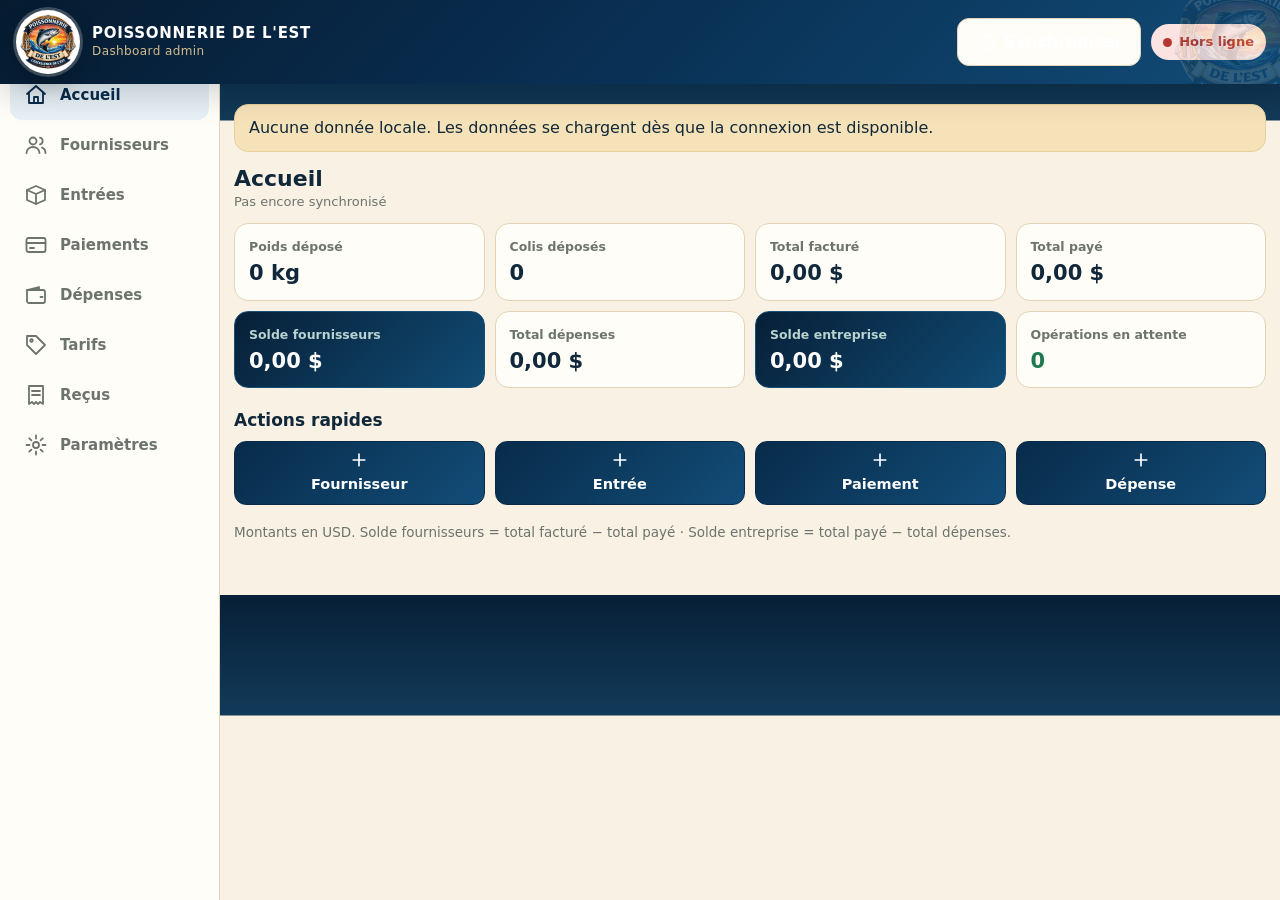
==== commit c3d122d7: "Add files via upload" ====
--- a/index.html
+++ b/index.html
@@ -50,6 +50,10 @@
 .pill.on{background:var(--okbg);color:var(--ok)} .pill.off{background:var(--badbg);color:var(--bad)}
 .pill.wait{background:var(--warnbg);color:var(--warn)} .pill.sync{background:var(--infobg);color:var(--info)}
 .pill.sync i{animation:pulse 1s infinite}
+.sync-now{position:relative;z-index:1;min-width:44px;border-color:rgba(255,255,255,.28);background:rgba(255,255,255,.12);color:#fff}
+.sync-now svg{width:20px;height:20px;stroke:currentColor;fill:none;stroke-width:2;stroke-linecap:round;stroke-linejoin:round}
+.sync-now span{display:none}
+@media (min-width:760px){.sync-now{padding:0 16px}.sync-now span{display:inline}}
 @keyframes pulse{50%{opacity:.25}}
 
 /* ---------- Navigation basse ---------- */
@@ -205,6 +209,7 @@
     <span class="mark" id="mark">PE</span>
     <div class="brand-txt"><b>POISSONNERIE DE L'EST</b><span>Dashboard admin</span></div>
   </div>
+  <button class="btn sync-now" id="sync-now" data-act="manual-sync" type="button" aria-label="Synchroniser maintenant" title="Synchroniser maintenant"><svg viewBox="0 0 24 24" aria-hidden="true"><path d="M21 12a9 9 0 0 1-15.5 6.2"/><path d="M3 12A9 9 0 0 1 18.5 5.8"/><path d="M18 2v4h4"/><path d="M6 22v-4H2"/></svg><span>Synchroniser</span></button>
   <button class="pill off" id="pill" type="button" aria-live="polite"><i></i><span>…</span></button>
 </header>
 <main id="view"></main>
@@ -839,14 +844,15 @@
   render() {
     return `<div class="page-h"><h1>Paramètres</h1></div>
       <div class="panel"><h3>État</h3><div id="set-status">${settingsStatusHtml()}</div>
-        <button class="btn block" data-act="refresh" style="margin-top:10px">Actualiser les données</button></div>
+        <button class="btn primary block" data-act="manual-sync" style="margin-top:10px">Synchroniser maintenant</button>
+        <button class="btn block" data-act="refresh" style="margin-top:8px">Actualiser les données</button></div>
       <div class="panel"><h3>Connexion au système</h3>
         <label class="f"><span class="l">Lien de synchronisation</span><input class="in" id="api-url" type="url" inputmode="url" autocapitalize="off" autocorrect="off" spellcheck="false" placeholder="https://..." value="${esc(S.apiUrl)}"></label>
         <div class="two"><button class="btn" data-act="test-api">Tester la connexion</button><button class="btn primary" data-act="save-api">Sauvegarder</button></div>
         <button class="btn ghost block" data-act="reset-api" style="margin-top:8px">Remettre le lien par défaut</button>
         <div class="res" id="api-res" role="status"></div></div>
       <div class="panel"><h3>Opérations en attente</h3><div id="set-queue">${queueHtml()}</div></div>
-      <p class="hint">Version ${APP_VERSION}. Les opérations en attente sont envoyées automatiquement dès que la connexion revient (aucun bouton à presser).</p>`;
+      <p class="hint">Version ${APP_VERSION}. Les opérations en attente partent automatiquement dès que la connexion revient. Le bouton Synchroniser maintenant sert de secours si le téléphone tarde à relancer l'app.</p>`;
   },
   refresh() { const a = $('#set-status'), b = $('#set-queue'); if (a) a.innerHTML = settingsStatusHtml(); if (b) b.innerHTML = queueHtml(); }
 };
@@ -1054,6 +1060,15 @@
     res.className = 'res ' + (DEFAULT_API_URL ? 'ok' : ''); res.textContent = DEFAULT_API_URL ? '✓ Lien par défaut rétabli.' : 'Aucun lien par défaut défini dans l\'application : le champ est vide.';
     updateStatus();
   },
+  async 'manual-sync'() {
+    if (!S.apiUrl) { toast('Lien de synchronisation manquant', 'bad'); location.hash = '#/settings'; return; }
+    if (!navigator.onLine) { updateStatus(); toast('Téléphone hors ligne : opération gardée en attente', 'bad'); refreshData(); return; }
+    S.lastError = ''; S.reachable = null; updateStatus();
+    toast('Synchronisation en cours…');
+    await sync({ pull: true });
+    if (!S.lastError && S.reachable !== false && !failedCount()) toast(pendingCount() ? 'Certaines opérations restent en attente' : 'Synchronisation terminée', pendingCount() ? 'wait' : 'ok');
+    else toast('Synchronisation impossible : ' + (S.lastError || 'connexion instable'), 'bad');
+  },
   async refresh() { toast('Actualisation…'); await sync(); if (!S.lastError && S.reachable !== false) toast('Données à jour', 'ok'); else toast('Impossible d\'actualiser : ' + (S.lastError || 'hors ligne'), 'bad'); },
   'retry-op'(el) { const op = S.queue.find(o => o.requestId === el.dataset.id); if (op) { op.failed = false; op.error = ''; saveQueue(); bump(); refreshData(); updateStatus(); sync(); } },
   'del-op'(el) { if (!confirm('Supprimer définitivement cette opération refusée ?')) return; S.queue = S.queue.filter(o => o.requestId !== el.dataset.id); saveQueue(); bump(); refreshData(); updateStatus(); }
@@ -1096,3 +1111,4 @@
 </script>
 </body>
 </html>
+
